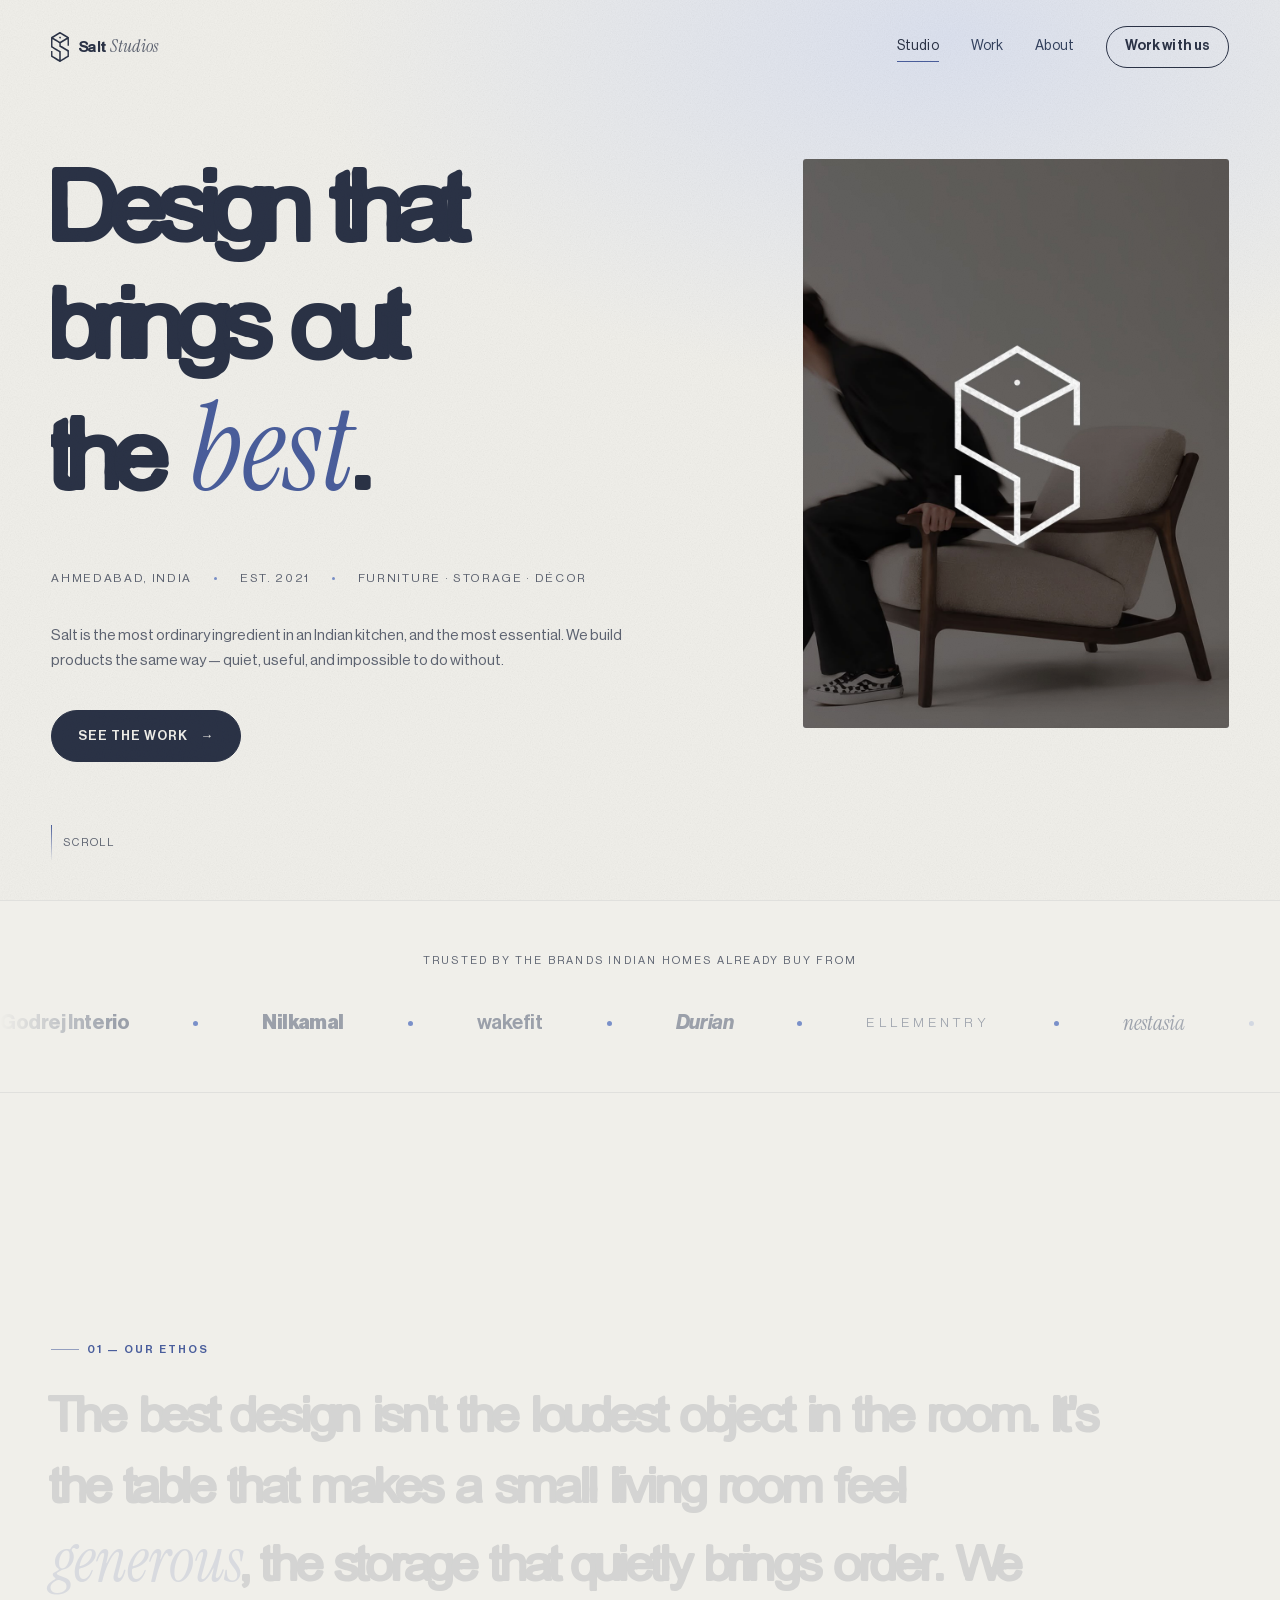
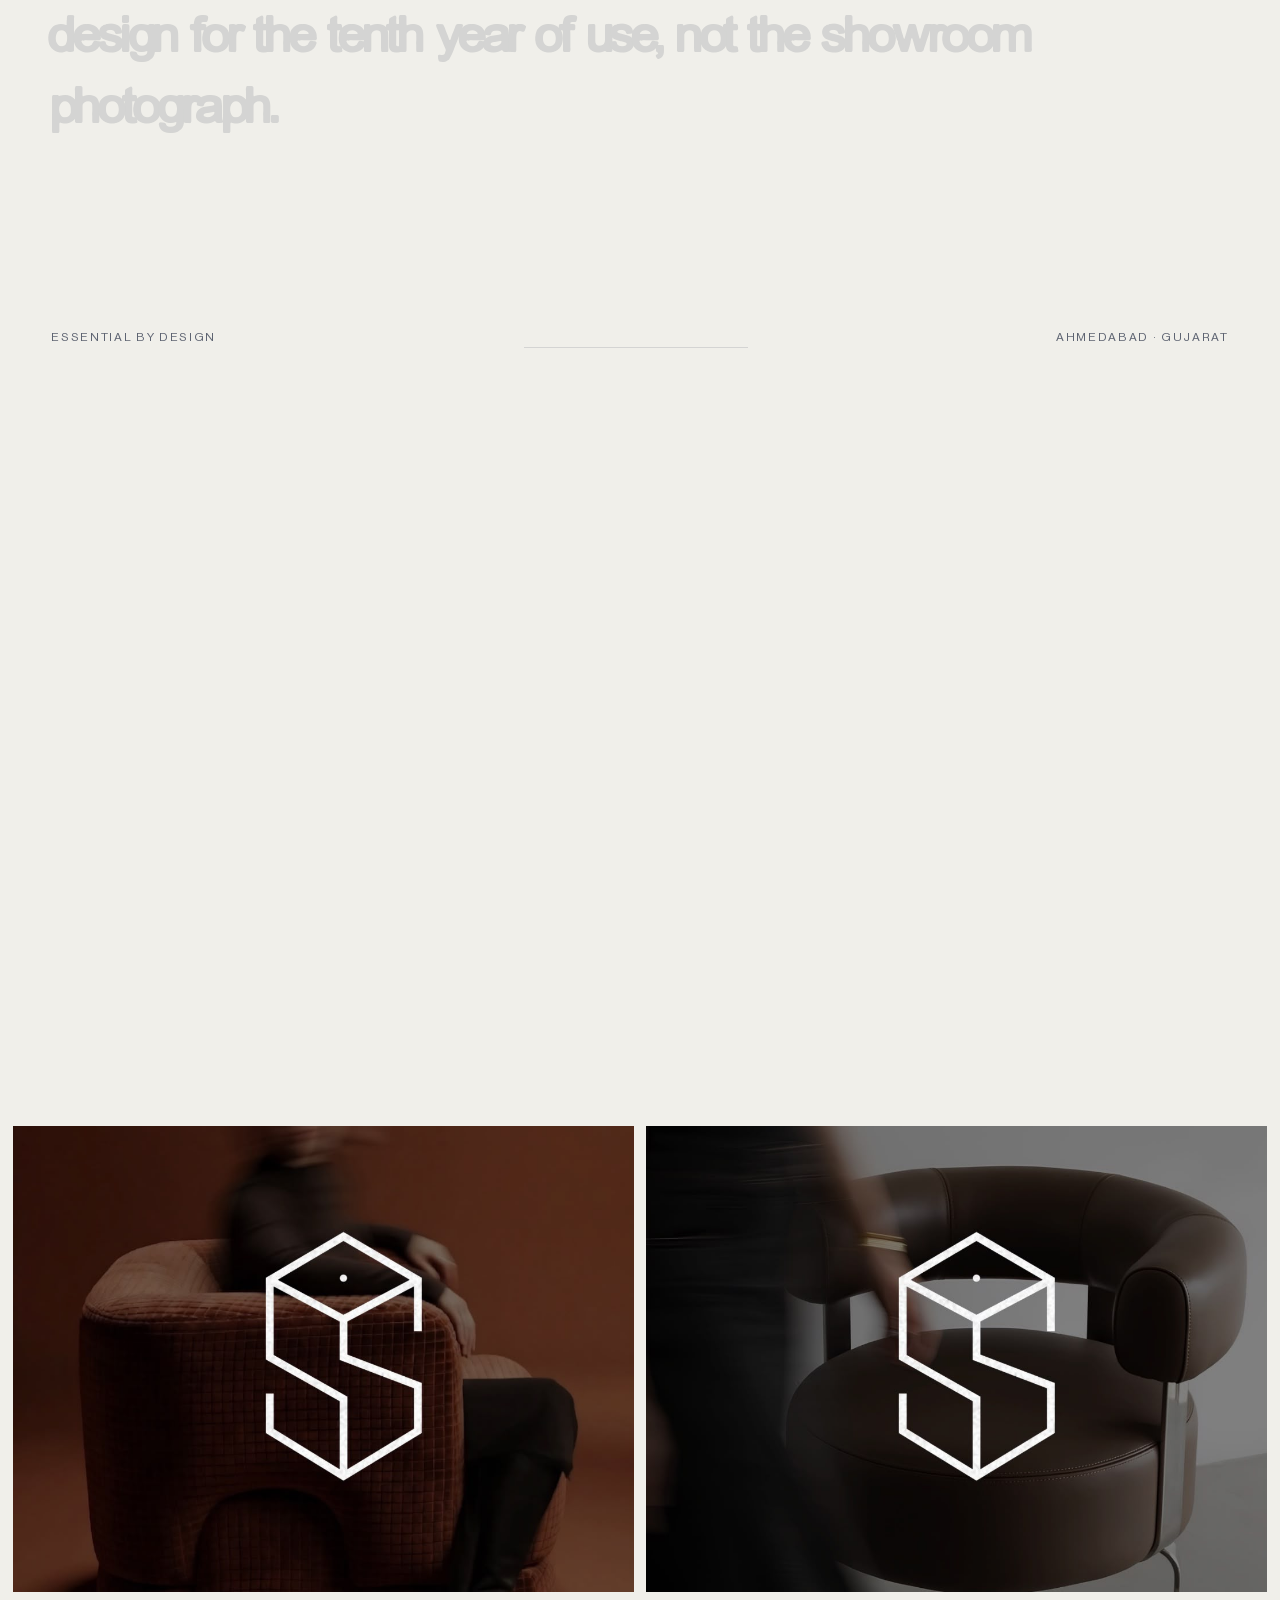
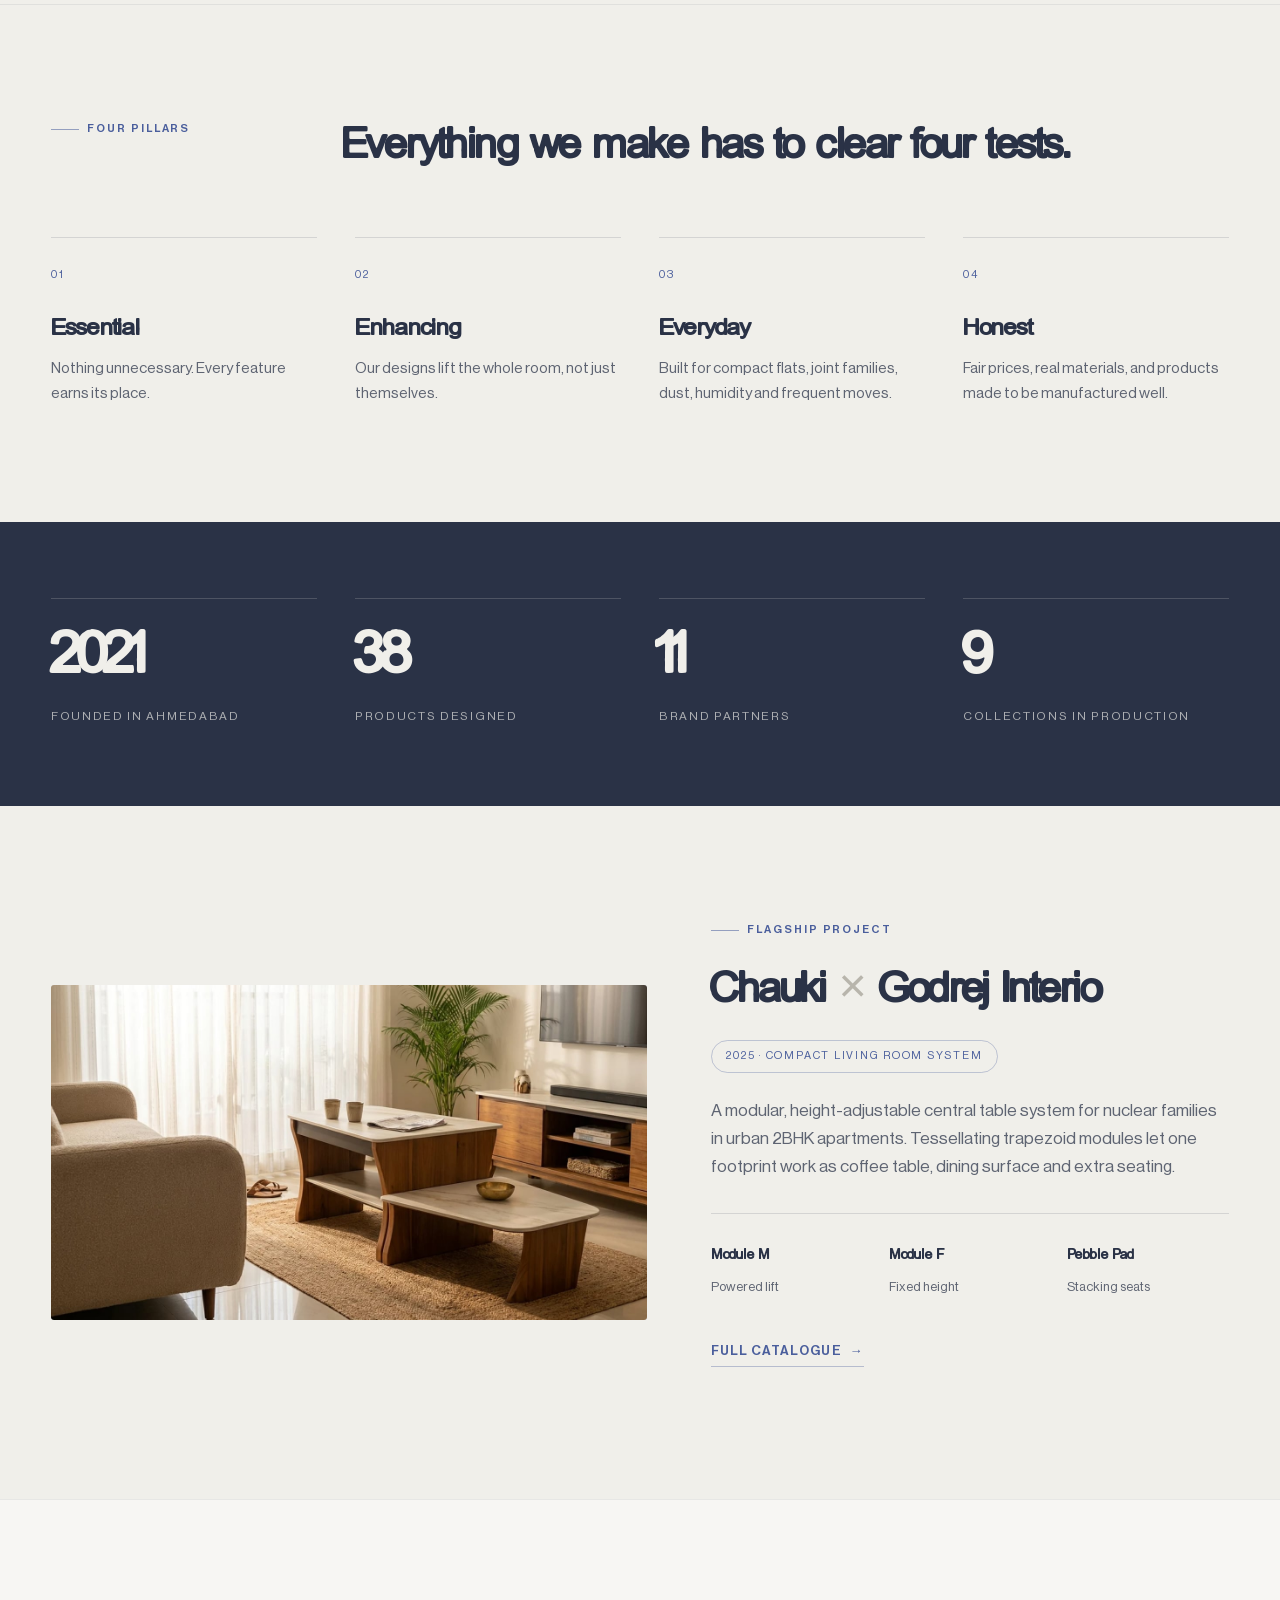
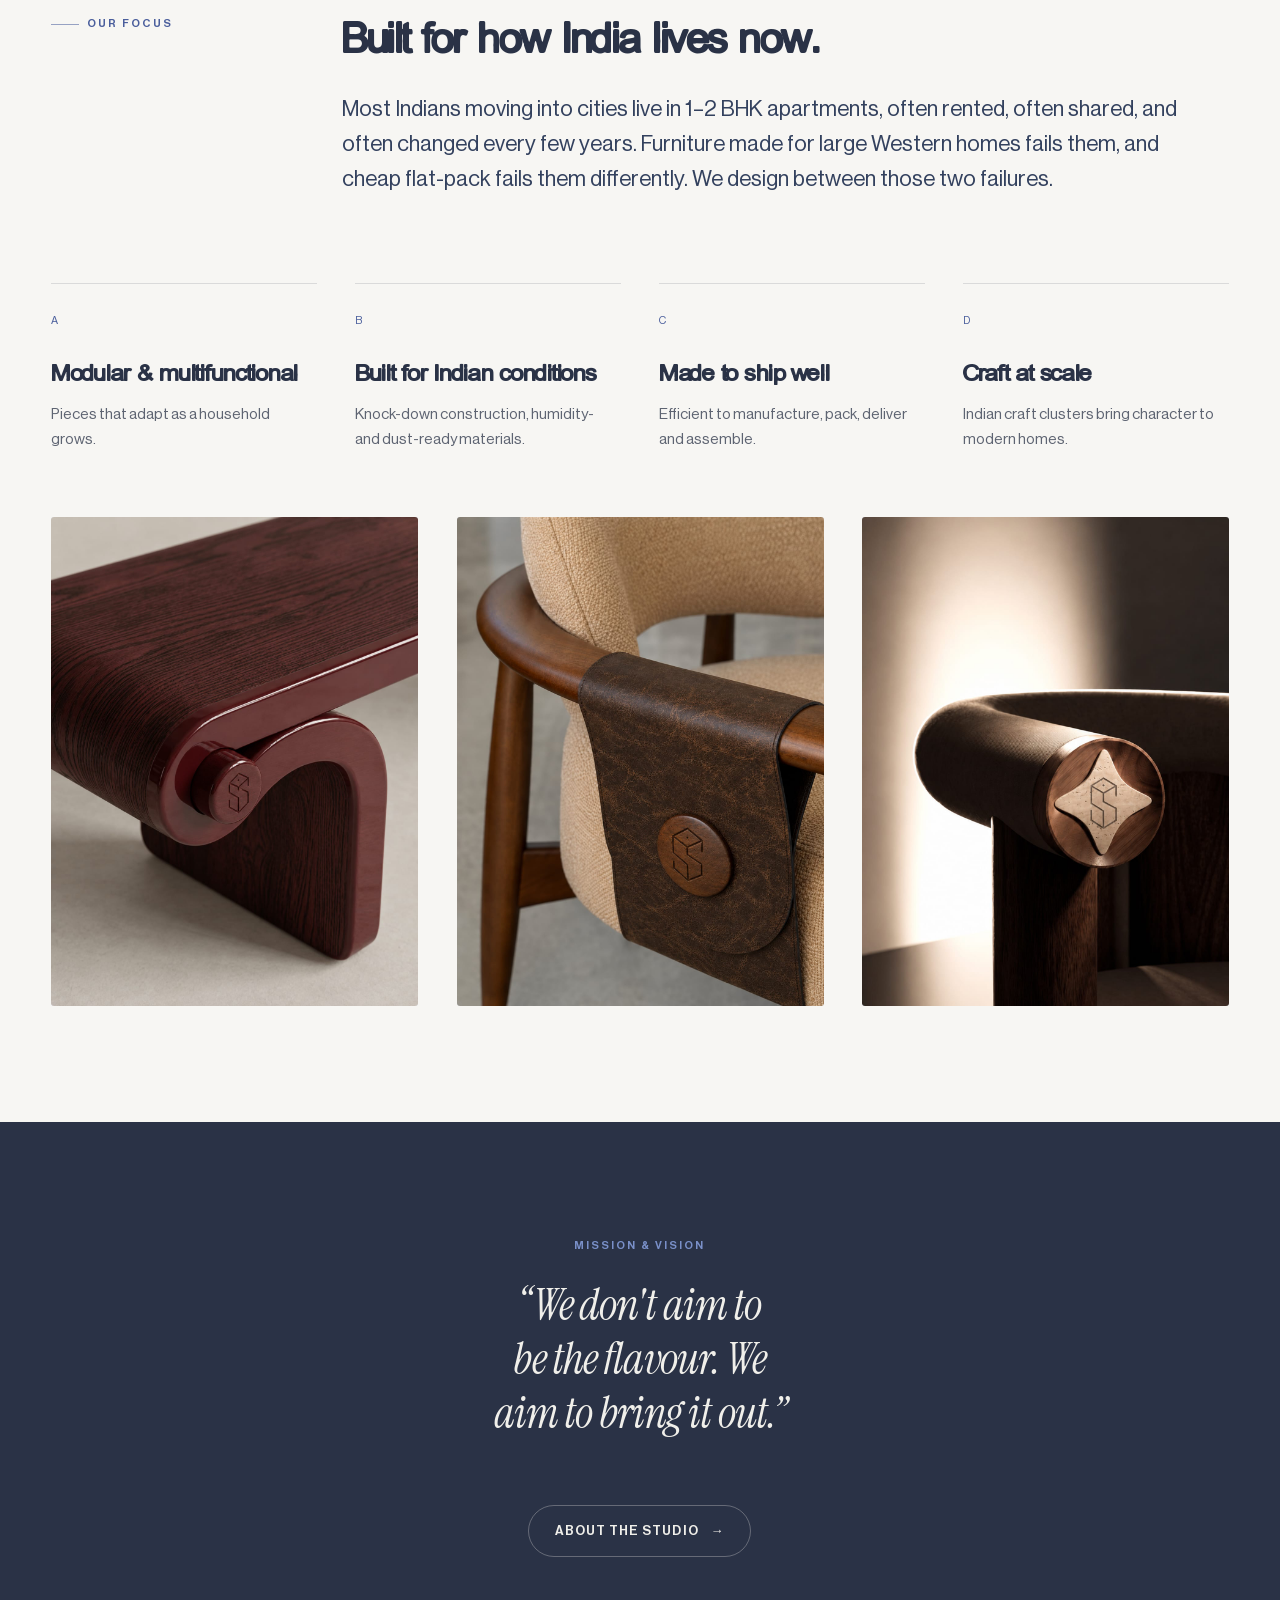
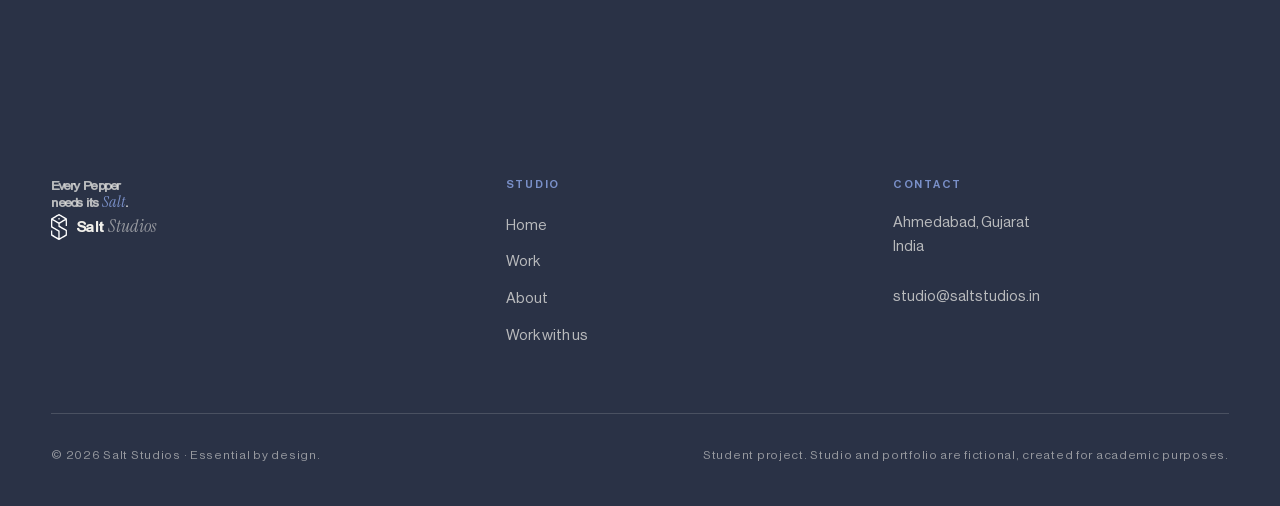
==== index.html @ f6a83cd8 "Version the asset URLs so the intro can't strand on stale JS Checking the live site turned up a real" ====
<!DOCTYPE html>
<html lang="en" class="no-js">
<head>
<meta charset="utf-8">
<meta name="viewport" content="width=device-width, initial-scale=1">
<title>Salt Studios — Essential by design.</title>
<meta name="description" content="Salt Studios is a product design studio in Ahmedabad designing essential furniture, storage and home décor for compact Indian homes.">
<meta name="theme-color" content="#F0EFEA">

<meta property="og:title" content="Salt Studios — Essential by design.">
<meta property="og:description" content="Furniture, storage and home décor designed for compact Indian homes. Designed in India, for Indian homes, with Indian makers.">
<meta property="og:type" content="website">

<link rel="icon" href="assets/img/favicon.svg">

<!-- BODY FONT — Neue Haas Grotesk Display Pro, self-hosted from
     assets/fonts/ via @font-face in salt.css. Nothing to add here.
     To serve it from an Adobe Fonts kit instead, paste that kit's <link>
     here and move "neue-haas-grotesk-display" to the front of --sans. -->

<!-- HEADING FONT — Bootzy TM is self-hosted from assets/fonts/ via @font-face
     in salt.css. Nothing to add here. See assets/fonts/README.md. -->

<!-- ACCENT FONT — Instrument Serif Italic, for emphasis words and pull
     quotes. Bootzy has no italic, and this is what keeps the page from
     reading as one solid block of weight. -->
<link rel="preconnect" href="https://fonts.googleapis.com">
<link rel="preconnect" href="https://fonts.gstatic.com" crossorigin>
<link href="https://fonts.googleapis.com/css2?family=Instrument+Serif:ital@0;1&display=swap" rel="stylesheet">
<!-- Marks the document before first paint so the intro overlay arrives with
     the page rather than flashing in over it, and only on this session's
     first page. Without JS the class is never added and the overlay never
     shows. See .intro in salt.css and runIntro() in salt.js. -->
<script>try{if(!sessionStorage.getItem('salt-intro-seen'))document.documentElement.classList.add('intro-on')}catch(e){}</script>

<link rel="stylesheet" href="assets/css/salt.css?v=20260919a">
</head>

<body>
<div class="intro" aria-hidden="true"><canvas></canvas></div>
<div class="progress" aria-hidden="true"></div>
<a class="skip" href="#main">Skip to content</a>

<!-- ============================ HEADER ============================ -->
<header class="site-head">
  <div class="site-head__in wrap">
    <a class="brand" href="index.html">
      <span class="brand__mark"><img src="assets/img/logomark.svg" alt=""><svg viewBox="0 0 24 24" aria-hidden="true">
        <rect x="8.5" y="3.5" width="7" height="7" transform="rotate(45 12 7)"/>
        <path d="M12 13.5 15.5 17 12 20.5 8.5 17Z"/>
      </svg></span>
      <span class="brand__name">Salt <em>Studios</em></span>
    </a>
    <nav class="nav" aria-label="Primary">
      <a href="index.html" aria-current="page">Studio</a>
      <a href="work.html">Work</a>
      <a href="about.html">About</a>
      <a class="nav__cta" href="contact.html"><span class="nav__cta-long">Work with us</span><span class="nav__cta-short">Enquire</span></a>
    </nav>
  </div>
</header>

<main id="main">

  <!-- ============================ HERO ============================ -->
  <section class="hero">
    <div class="hero__in wrap">

      <h1 class="hero__title t-display">
        <span class="line"><span style="--i:0">Design that</span></span>
        <span class="line"><span style="--i:1">brings out</span></span>
        <span class="line"><span style="--i:2">the <em>best</em>.</span></span>
      </h1>

      <div class="hero__aside">
        <p class="hero__meta">
          <span>Ahmedabad, India</span>
          <span>Est. 2021</span>
          <span>Furniture · Storage · Décor</span>
        </p>
        <p class="t-body">
          Salt is the most ordinary ingredient in an Indian kitchen, and the most
          essential. We build products the same way — quiet, useful, and impossible
          to do without.
        </p>
        <p class="u-mt-m">
          <a class="btn" href="work.html">
            <span>See the work</span>
            <span class="btn__arrow" aria-hidden="true">→</span>
          </a>
        </p>
      </div>

      <div class="hero__media">
        <figure class="slot slot--hero">
          <img src="assets/img/hero-studio.jpg" alt="A lounge chair in walnut and bouclé, the Salt Studios mark overlaid, a figure rising from it in motion blur">
        </figure>
      </div>

    </div>

    <p class="hero__cue"><i aria-hidden="true"></i> Scroll</p>
  </section>

  <!-- ====================== PARTNER MARQUEE ====================== -->
  <section class="marquee" aria-label="Brand partners">
    <p class="marquee__label">Trusted by the brands Indian homes already buy from</p>
    <div class="marquee__viewport">
      <!-- Set as type, not logos: the partnerships are fictional, so borrowed
           trademarks would be the one thing here that could fairly be
           questioned. Each treatment echoes the character of that brand's
           real mark — see .mark--* in salt.css. -->
      <div class="marquee__track">
        <span class="mark mark--godrej">Godrej Interio</span>
        <span class="mark__dot" aria-hidden="true"></span>
        <span class="mark mark--nilkamal">Nilkamal</span>
        <span class="mark__dot" aria-hidden="true"></span>
        <span class="mark mark--wakefit">Wakefit</span>
        <span class="mark__dot" aria-hidden="true"></span>
        <span class="mark mark--durian">Durian</span>
        <span class="mark__dot" aria-hidden="true"></span>
        <span class="mark mark--ellementry">Ellementry</span>
        <span class="mark__dot" aria-hidden="true"></span>
        <span class="mark mark--nestasia">Nestasia</span>
        <span class="mark__dot" aria-hidden="true"></span>
        <span class="mark mark--homecentre">Home Centre</span>
        <span class="mark__dot" aria-hidden="true"></span>
        <span class="mark mark--chumbak">Chumbak</span>
        <span class="mark__dot" aria-hidden="true"></span>
        <span class="mark mark--swadesh">Swadesh Bandhani</span>
        <span class="mark__dot" aria-hidden="true"></span>
      </div>
    </div>
  </section>

  <!-- ==================== PINNED MANIFESTO ==================== -->
  <section class="pin" aria-label="Our ethos">
    <div class="pin__inner wrap">
      <p class="eyebrow">01 — Our ethos</p>
      <p class="pin__text" data-pin>The best design isn't the loudest object in the room. It's the table that makes a small living room feel <em>generous</em>, the storage that quietly brings order. We design for the tenth year of use, not the showroom photograph.</p>
      <div class="pin__foot">
        <span>Essential by design</span>
        <span class="pin__bar" aria-hidden="true"></span>
        <span>Ahmedabad · Gujarat</span>
      </div>
    </div>
  </section>

  <!-- ======================= BRAND BAND =======================
       Full-bleed, no wrap, no caption. A visual beat between the pinned
       statement and the pillars, which otherwise run type into type.
       Add a third .band__item and switch grid-template-columns to
       repeat(3, 1fr) in salt.css if another frame arrives.
       ========================================================== -->
  <section class="band" aria-label="Salt Studios">
    <figure class="band__item reveal reveal--media">
      <img src="assets/img/brand-01.jpg" alt="A quilted oxblood armchair with the Salt Studios mark overlaid, a seated figure in motion blur" loading="lazy">
    </figure>
    <figure class="band__item reveal reveal--media">
      <img src="assets/img/brand-02.jpg" alt="A dark leather swivel chair with the Salt Studios mark overlaid, a figure passing in motion blur" loading="lazy">
    </figure>
  </section>

  <!-- ======================== PILLARS ======================== -->
  <section class="section section--rule">
    <div class="wrap">
      <div class="head">
        <p class="eyebrow reveal">Four pillars</p>
        <div class="head__body">
          <h2 class="t-h2 reveal">Everything we make has to clear four tests.</h2>
        </div>
      </div>

      <div class="grid grid--4">
        <article class="pillar reveal">
          <span class="pillar__n num">01</span>
          <h3 class="t-h3">Essential</h3>
          <p>Nothing unnecessary. Every feature earns its place.</p>
        </article>
        <article class="pillar reveal">
          <span class="pillar__n num">02</span>
          <h3 class="t-h3">Enhancing</h3>
          <p>Our designs lift the whole room, not just themselves.</p>
        </article>
        <article class="pillar reveal">
          <span class="pillar__n num">03</span>
          <h3 class="t-h3">Everyday</h3>
          <p>Built for compact flats, joint families, dust, humidity and frequent moves.</p>
        </article>
        <article class="pillar reveal">
          <span class="pillar__n num">04</span>
          <h3 class="t-h3">Honest</h3>
          <p>Fair prices, real materials, and products made to be manufactured well.</p>
        </article>
      </div>
    </div>
  </section>

  <!-- ======================== STATS ======================== -->
  <section class="section section--tight section--ink">
    <div class="wrap">
      <div class="stats">
        <div class="stat reveal">
          <span class="stat__v num">2021</span>
          <span class="stat__k">Founded in Ahmedabad</span>
        </div>
        <div class="stat reveal">
          <span class="stat__v num" data-count="40" data-suffix="+">40+</span>
          <span class="stat__k">Products designed</span>
        </div>
        <div class="stat reveal">
          <span class="stat__v num" data-count="12">12</span>
          <span class="stat__k">Brand partners</span>
        </div>
        <div class="stat reveal">
          <span class="stat__v num" data-count="9">9</span>
          <span class="stat__k">Collections in production</span>
        </div>
      </div>
    </div>
  </section>

  <!-- =================== FLAGSHIP FEATURE =================== -->
  <section class="section">
    <div class="wrap">
      <div class="feature">
        <div class="feature__media reveal reveal--media">
          <figure class="slot slot--wide">
            <img src="assets/img/chauki-hero.jpg" alt="Chauki in a 2BHK living room: the lift unit raised beside a fixed-height module, on a jute rug in afternoon light">
          </figure>
        </div>

        <div class="feature__body">
          <p class="eyebrow reveal">Flagship project</p>
          <h2 class="t-h2 reveal">Chauki <span style="color:var(--warm-gray)">×</span> Godrej Interio</h2>
          <p class="reveal"><span class="feature__tag">2025 · Compact living room system</span></p>
          <p class="t-body reveal">
            A modular, height-adjustable central table system for nuclear families in
            urban 2BHK apartments. Tessellating trapezoid modules let one footprint
            work as coffee table, dining surface and extra seating.
          </p>
          <div class="modules reveal">
            <div class="module"><strong>Module M</strong><span>Powered lift</span></div>
            <div class="module"><strong>Module F</strong><span>Fixed height</span></div>
            <div class="module"><strong>Pebble Pad</strong><span>Stacking seats</span></div>
          </div>
          <p class="reveal u-mt-m">
            <a class="tlink" href="work.html">Full catalogue <span aria-hidden="true">→</span></a>
          </p>
        </div>
      </div>
    </div>
  </section>

  <!-- ========================= FOCUS ========================= -->
  <section class="section section--lift section--rule">
    <div class="wrap">
      <div class="head">
        <p class="eyebrow reveal">Our focus</p>
        <div class="head__body">
          <h2 class="t-h2 reveal">Built for how India lives now.</h2>
          <p class="t-lead reveal">
            Most Indians moving into cities live in 1–2 BHK apartments, often rented,
            often shared, and often changed every few years. Furniture made for large
            Western homes fails them, and cheap flat-pack fails them differently.
            We design between those two failures.
          </p>
        </div>
      </div>

      <div class="grid grid--4">
        <article class="pillar reveal">
          <span class="pillar__n num">A</span>
          <h3 class="t-h3">Modular &amp; multifunctional</h3>
          <p>Pieces that adapt as a household grows.</p>
        </article>
        <article class="pillar reveal">
          <span class="pillar__n num">B</span>
          <h3 class="t-h3">Built for Indian conditions</h3>
          <p>Knock-down construction, humidity- and dust-ready materials.</p>
        </article>
        <article class="pillar reveal">
          <span class="pillar__n num">C</span>
          <h3 class="t-h3">Made to ship well</h3>
          <p>Efficient to manufacture, pack, deliver and assemble.</p>
        </article>
        <article class="pillar reveal">
          <span class="pillar__n num">D</span>
          <h3 class="t-h3">Craft at scale</h3>
          <p>Indian craft clusters bring character to modern homes.</p>
        </article>
      </div>

      <!-- Portrait details, so 3:4 rather than the 1:1 the placeholders used. -->
      <div class="grid grid--3 u-mt-l">
        <figure class="slot slot--tall reveal reveal--media">
          <img src="assets/img/focus-01.jpg" alt="Lacquered bench in oxblood ash, the Salt Studios mark cut into its pivot" loading="lazy">
        </figure>
        <figure class="slot slot--tall reveal reveal--media">
          <img src="assets/img/focus-02.jpg" alt="Armchair with a leather armrest cover fastened by a wooden medallion carrying the studio mark" loading="lazy">
        </figure>
        <figure class="slot slot--tall reveal reveal--media">
          <img src="assets/img/focus-03.jpg" alt="Armchair arm capped in walnut with a travertine inlay carrying the studio mark" loading="lazy">
        </figure>
      </div>
    </div>
  </section>

  <!-- ========================= QUOTE / CTA ========================= -->
  <section class="section section--ink">
    <div class="wrap u-center">
      <p class="eyebrow eyebrow--plain reveal" style="justify-content:center">Mission &amp; vision</p>
      <blockquote class="t-quote reveal" style="margin-inline:auto;max-width:18ch;color:var(--paper)">
        “We don't aim to be the flavour. We aim to bring it out.”
      </blockquote>
      <p class="u-mt-l reveal">
        <a class="btn btn--ghost" href="about.html" style="--fg:var(--paper);border-color:color-mix(in srgb, var(--paper) 30%, transparent)">
          <span>About the studio</span>
          <span class="btn__arrow" aria-hidden="true">→</span>
        </a>
      </p>
    </div>
  </section>

</main>

<!-- ============================ FOOTER ============================ -->
<footer class="site-foot">
  <div class="wrap foot">
    <div class="foot__top">
      <div>
        <p class="foot__wordmark">Every Pepper<br>needs its <em>Salt</em>.</p>
        <a class="brand" href="index.html">
          <span class="brand__mark"><img src="assets/img/logomark.svg" alt=""><svg viewBox="0 0 24 24" aria-hidden="true">
            <rect x="8.5" y="3.5" width="7" height="7" transform="rotate(45 12 7)"/>
            <path d="M12 13.5 15.5 17 12 20.5 8.5 17Z"/>
          </svg></span>
          <span class="brand__name">Salt <em>Studios</em></span>
        </a>
      </div>

      <div>
        <h4>Studio</h4>
        <ul>
          <li><a href="index.html">Home</a></li>
          <li><a href="work.html">Work</a></li>
          <li><a href="about.html">About</a></li>
          <li><a href="contact.html">Work with us</a></li>
        </ul>
      </div>

      <div>
        <h4>Contact</h4>
        <p>
          Ahmedabad, Gujarat<br>
          India<br><br>
          <a href="mailto:studio@saltstudios.in">studio@saltstudios.in</a>
        </p>
      </div>
    </div>

    <div class="foot__bot">
      <span>© <span data-year>2026</span> Salt Studios · Essential by design.</span>
      <span>Student project. Studio and portfolio are fictional, created for academic purposes.</span>
    </div>
  </div>
</footer>

<script src="assets/js/salt.js?v=20260919a"></script>
</body>
</html>
---- assets/css/salt.css ----
/* ==========================================================================
   SALT STUDIOS — salt.css
   Palette and type lifted from the Studio Identity deck (Periwinkle).
   Single stylesheet, no build step.
   ========================================================================== */

/* --------------------------------------------------------------------------
   0. Webfonts
   -------------------------------------------------------------------------- */

/* Bootzy TM (Type Mania) — headings. Self-hosted from assets/fonts/.
   local() first so a desktop install is used without a download.
   One weight (400), no italic — italics come from --serif below. */
@font-face {
  font-family: "Bootzy TM";
  src: local("Bootzy TM"), local("BootzyTM"),
       url("../fonts/BootzyTM.woff2") format("woff2"),
       url("../fonts/BootzyTM.woff") format("woff"),
       url("../fonts/BootzyTM.ttf") format("truetype");
  font-weight: 400;
  font-style: normal;
  font-display: swap;
}

/* Neue Haas Grotesk Display Pro — body, self-hosted from assets/fonts/.
   Converted from the supplied TTFs to WOFF2 (806 KB -> 209 KB, 74% smaller).

   Browsers only download a face that is actually used, so declaring the
   full set costs nothing — each rule is a menu entry, not a request.

   Neue Haas names map to CSS numbers as: Thin 250, Light 300, Roman 400,
   Medium 500, Bold 700, Black 900. The file uses those numbers, never the
   names, so ask for 400 rather than "Roman". */
@font-face {
  font-family: "Neue Haas Grotesk Display Pro";
  src: url("../fonts/NeueHaasDisplay-Thin.woff2") format("woff2");
  font-weight: 250; font-style: normal; font-display: swap;
}
@font-face {
  font-family: "Neue Haas Grotesk Display Pro";
  src: url("../fonts/NeueHaasDisplay-Light.woff2") format("woff2");
  font-weight: 300; font-style: normal; font-display: swap;
}
@font-face {
  font-family: "Neue Haas Grotesk Display Pro";
  src: url("../fonts/NeueHaasDisplay-Roman.woff2") format("woff2");
  font-weight: 400; font-style: normal; font-display: swap;
}
@font-face {
  font-family: "Neue Haas Grotesk Display Pro";
  src: url("../fonts/NeueHaasDisplay-RomanItalic.woff2") format("woff2");
  font-weight: 400; font-style: italic; font-display: swap;
}
@font-face {
  font-family: "Neue Haas Grotesk Display Pro";
  src: url("../fonts/NeueHaasDisplay-Medium.woff2") format("woff2");
  font-weight: 500; font-style: normal; font-display: swap;
}
@font-face {
  font-family: "Neue Haas Grotesk Display Pro";
  src: url("../fonts/NeueHaasDisplay-Bold.woff2") format("woff2");
  font-weight: 700; font-style: normal; font-display: swap;
}
@font-face {
  font-family: "Neue Haas Grotesk Display Pro";
  src: url("../fonts/NeueHaasDisplay-BoldItalic.woff2") format("woff2");
  font-weight: 700; font-style: italic; font-display: swap;
}
@font-face {
  font-family: "Neue Haas Grotesk Display Pro";
  src: url("../fonts/NeueHaasDisplay-Black.woff2") format("woff2");
  font-weight: 900; font-style: normal; font-display: swap;
}

/* --------------------------------------------------------------------------
   1. Tokens
   -------------------------------------------------------------------------- */
:root {
  color-scheme: light;

  /* Ink */
  --ink:        #2A3246;
  --ink-soft:   #33415E;
  --slate:      #5E6472;

  /* Ground */
  --paper:      #F0EFEA;
  --paper-lift: #F7F6F3;
  --white:      #FFFFFF;

  /* Periwinkle */
  --peri:       #7A90C9;
  --peri-deep:  #4A5E9C;
  --peri-light: #D3DBF0;
  --peri-wash:  #E7ECF8;

  /* Warm neutrals */
  --sand:       #E0D2C7;
  --warm-gray:  #B8B5AC;

  /* Lines */
  --rule:       color-mix(in srgb, var(--ink) 14%, transparent);
  --rule-soft:  color-mix(in srgb, var(--ink) 8%, transparent);

  /* Type */

  /* Headings — Bootzy TM. "Bootzy TM" is the @font-face name for visitors;
     the bare "Bootzy" picks up a desktop install so YOU see it locally even
     before the webfont files land. Arial Black keeps the heavy display
     silhouette when neither is available. */
  --display: "Bootzy TM", "Bootzy", "Arial Black", "Helvetica Neue", Helvetica, sans-serif;

  /* Body — Neue Haas Grotesk Display Pro, self-hosted (see @font-face above).
     Helvetica/Arial is the right fallback: Neue Haas Grotesk is Helvetica's
     own redesign, so the page holds its proportions if the fonts fail.
     To switch to an Adobe Fonts kit later, put "neue-haas-grotesk-display"
     at the front of this list. */
  --sans: "Neue Haas Grotesk Display Pro", "neue-haas-grotesk-display",
          "Helvetica Neue", Helvetica, Arial, sans-serif;

  /* Accents — Bootzy has no italic (italic angle 0, confirmed in the file),
     and the page needs relief from its weight. A high-contrast serif italic
     is the counterweight: light where Bootzy is heavy, curved where it's
     blunt. Used for emphasis words and pull quotes only, never for running
     text. */
  --serif: "Instrument Serif", "Iowan Old Style", Georgia, "Times New Roman", serif;

  /* Metrics */
  --gutter: clamp(1.25rem, 4vw, 4rem);
  --maxw: 1280px;
  --measure: 62ch;

  /* Motion */
  --ease: cubic-bezier(0.22, 1, 0.36, 1);
  --ease-soft: cubic-bezier(0.4, 0, 0.2, 1);
}

/* --------------------------------------------------------------------------
   2. Reset
   -------------------------------------------------------------------------- */
*, *::before, *::after { box-sizing: border-box; }

html {
  -webkit-text-size-adjust: 100%;
  scroll-behavior: smooth;
}

body {
  margin: 0;
  background: var(--paper);
  color: var(--ink);
  font-family: var(--sans);
  font-size: clamp(1rem, 0.96rem + 0.2vw, 1.0625rem);
  line-height: 1.65;
  /* Regular. Light read too thin against Bootzy's weight — the page lost its
     spine. Thin is reserved for large type, where it holds up. */
  font-weight: 400;
  -webkit-font-smoothing: antialiased;
  text-rendering: optimizeLegibility;
  overflow-x: hidden;
}

img, svg, video { max-width: 100%; display: block; }
button, input, select { font: inherit; color: inherit; }
a { color: inherit; }

::selection { background: var(--peri-light); color: var(--ink); }

/* Paper grain — one inline SVG, no asset request. */
body::before {
  content: "";
  position: fixed;
  inset: 0;
  z-index: 9998;
  pointer-events: none;
  opacity: 0.5;
  mix-blend-mode: multiply;
  background-image: url("data:image/svg+xml,%3Csvg xmlns='http://www.w3.org/2000/svg' width='180' height='180'%3E%3Cfilter id='n'%3E%3CfeTurbulence type='fractalNoise' baseFrequency='0.85' numOctaves='3' stitchTiles='stitch'/%3E%3CfeColorMatrix type='saturate' values='0'/%3E%3C/filter%3E%3Crect width='180' height='180' filter='url(%23n)' opacity='0.22'/%3E%3C/svg%3E");
}

/* --------------------------------------------------------------------------
   3. Typography
   -------------------------------------------------------------------------- */
h1, h2, h3, h4 {
  font-family: var(--display);
  font-weight: 400;
  line-height: 1.08;
  letter-spacing: -0.01em;
  margin: 0;
  text-wrap: balance;
  /* Bootzy ships three stylistic sets and shuffles between them so repeated
     letters don't look mechanical. That runs off contextual alternates, so
     keep calt on. To pin one set instead, add "ss01" 1 (or ss02 / ss03). */
  font-feature-settings: "calt" 1;
}

.t-display {
  font-size: clamp(3rem, 1.2rem + 7.6vw, 8.5rem);
  line-height: 0.94;
  letter-spacing: -0.035em;
}

.t-h1 { font-size: clamp(2.25rem, 1.3rem + 3.9vw, 4.75rem); }
.t-h2 { font-size: clamp(1.75rem, 1.2rem + 2.3vw, 3.25rem); }
.t-h3 { font-size: clamp(1.25rem, 1.05rem + 0.85vw, 1.75rem); line-height: 1.2; }

.t-lead {
  font-size: clamp(1.0625rem, 1rem + 0.5vw, 1.375rem);
  line-height: 1.6;
  color: var(--ink-soft);
  max-width: var(--measure);
}

.t-body { color: var(--slate); max-width: var(--measure); }
.t-body + .t-body { margin-top: 1.1em; }

/* ---- Serif italic accents -----------------------------------------------
   The counterweight to Bootzy. Every emphasis word and pull quote sits in
   Instrument Serif Italic: a real italic, not a synthesised slant, and light
   enough to open up a page that is otherwise carrying a lot of weight.
   Set slightly larger than its surroundings because a high-contrast serif
   reads smaller than a heavy grotesque at matched size. */
.serif-em,
.hero__title em,
.pin__text .w--accent,
.foot__wordmark em,
.brand__name em {
  font-family: var(--serif);
  font-style: italic;
  font-weight: 400;
  font-size: 1.05em;
  letter-spacing: 0;
}

.t-quote {
  font-family: var(--serif);
  font-style: italic;
  font-weight: 400;
  font-size: clamp(1.5rem, 1rem + 2.2vw, 3rem);
  line-height: 1.22;
  letter-spacing: -0.02em;
  color: var(--ink);
  margin: 0;
  text-wrap: balance;
}

/* Eyebrow / section label */
.eyebrow {
  display: flex;
  align-items: center;
  gap: 0.7em;
  font-size: 0.6875rem;
  font-weight: 500;
  letter-spacing: 0.18em;
  text-transform: uppercase;
  color: var(--peri-deep);
  margin: 0 0 1.5rem;
}
.eyebrow::before {
  content: "";
  width: 1.75rem;
  height: 1px;
  background: currentColor;
  opacity: 0.55;
  flex: none;
}
.eyebrow--plain::before { display: none; }

.num {
  font-variant-numeric: tabular-nums;
  font-feature-settings: "tnum";
}

/* --------------------------------------------------------------------------
   4. Layout
   -------------------------------------------------------------------------- */
.wrap {
  width: 100%;
  max-width: var(--maxw);
  margin-inline: auto;
  padding-inline: var(--gutter);
}

.section { padding-block: clamp(4.5rem, 9vw, 9rem); }
.section--tight { padding-block: clamp(3rem, 6vw, 5.5rem); }
.section--rule { border-top: 1px solid var(--rule-soft); }
.section--ink { background: var(--ink); color: var(--paper); }
.section--ink .t-body,
.section--ink .t-lead { color: color-mix(in srgb, var(--paper) 72%, transparent); }
.section--ink .eyebrow { color: var(--peri); }
.section--lift { background: var(--paper-lift); }

.grid { display: grid; gap: clamp(1.5rem, 3vw, 2.75rem); }
.grid--2 { grid-template-columns: repeat(2, 1fr); }
.grid--3 { grid-template-columns: repeat(3, 1fr); }
.grid--4 { grid-template-columns: repeat(4, 1fr); }

/* Section head: label left, content right */
.head {
  display: grid;
  grid-template-columns: minmax(0, 15rem) minmax(0, 1fr);
  gap: clamp(1.5rem, 4vw, 4rem);
  align-items: start;
  margin-bottom: clamp(2.5rem, 5vw, 4.5rem);
}
.head__body > * + * { margin-top: 1.5rem; }

@media (max-width: 900px) {
  .grid--3, .grid--4 { grid-template-columns: repeat(2, 1fr); }
  .head { grid-template-columns: 1fr; }
}
@media (max-width: 600px) {
  .grid--2, .grid--3, .grid--4 { grid-template-columns: 1fr; }
}

/* --------------------------------------------------------------------------
   4b. Intro overlay
   Salt falls and fills the screen, then clears onto the site. Hidden unless
   the inline <head> script has added .intro-on, which it only does on the
   session's first page — so without JS, on a repeat page, or with reduced
   motion, none of this applies and the site is simply there.
   -------------------------------------------------------------------------- */
.intro { display: none; }

.intro-on { overflow: hidden; }          /* hold the page still underneath */
.intro-on.intro-done { overflow: visible; }

.intro-on .intro {
  display: block;
  position: fixed;
  inset: 0;
  z-index: 10001;                        /* over the progress bar and header */
  background: var(--ink);
  /* Failsafe. If salt.js never runs, or runs but is a stale cached copy that
     predates the intro, this clears the overlay rather than sealing the site
     shut behind it. The intro itself is done by ~2.1s, so 3s is a comfortable
     margin and a far shorter wait than 5s if it ever does fire. */
  animation: intro-failsafe 0.7s 3s forwards;
}

.intro canvas { display: block; width: 100%; height: 100%; }

.intro.is-done {
  animation: none;
  opacity: 0;
  visibility: hidden;
  transition: opacity 0.6s var(--ease), visibility 0s linear 0.6s;
}

@keyframes intro-failsafe {
  to { opacity: 0; visibility: hidden; }
}

@media (prefers-reduced-motion: reduce) {
  .intro-on { overflow: visible; }
  .intro-on .intro { display: none; }
}

/* --------------------------------------------------------------------------
   5. Header / nav
   -------------------------------------------------------------------------- */
.progress {
  position: fixed;
  top: 0; left: 0;
  height: 2px;
  width: 100%;
  transform-origin: 0 50%;
  transform: scaleX(var(--sp, 0));
  background: var(--peri-deep);
  z-index: 10000;
  pointer-events: none;
}

.site-head {
  position: fixed;
  top: 0; left: 0; right: 0;
  z-index: 9000;
  padding-block: clamp(1rem, 2vw, 1.6rem);
  transition: padding 0.45s var(--ease), background-color 0.45s var(--ease), box-shadow 0.45s var(--ease);
}
.site-head::before {
  content: "";
  position: absolute;
  inset: 0;
  background: color-mix(in srgb, var(--paper) 82%, transparent);
  backdrop-filter: blur(14px) saturate(1.1);
  -webkit-backdrop-filter: blur(14px) saturate(1.1);
  border-bottom: 1px solid var(--rule-soft);
  opacity: 0;
  transition: opacity 0.45s var(--ease);
}
.site-head.is-stuck { padding-block: 0.75rem; }
.site-head.is-stuck::before { opacity: 1; }

.site-head__in {
  position: relative;
  display: flex;
  align-items: center;
  justify-content: space-between;
  gap: 2rem;
}

/* Wordmark */
.brand {
  display: inline-flex;
  align-items: center;
  gap: 0.625rem;
  text-decoration: none;
  color: var(--ink);
}
/* The mark swaps to assets/img/logomark.svg once that file exists; the inline
   SVG beneath it stands in until then. */
/* The logomark is portrait (roughly 3:5), so the box matches its proportion
   rather than squashing it into a square. Height is em-based so it tracks the
   wordmark if that ever resizes. */
.brand__mark {
  position: relative;
  display: block;
  height: 1.75em;
  aspect-ratio: 280.8 / 469.7;
  flex: none;
}
.brand__mark svg,
.brand__mark img { display: block; width: 100%; height: 100%; object-fit: contain; }
.brand__mark img { display: none; }
.brand.has-logo .brand__mark img { display: block; }
.brand.has-logo .brand__mark svg { display: none; }
.brand__mark path { fill: var(--peri-deep); }
.brand__mark rect { fill: var(--ink); }
.brand__name {
  font-family: var(--display);
  font-size: 1.0625rem;
  font-weight: 500;
  letter-spacing: 0.02em;
  white-space: nowrap;
}
/* "Salt" in Bootzy, "Studios" in the serif italic — the pairing in miniature,
   and it keeps the wordmark from reading as one heavy block. */
.brand__name em { color: var(--slate); }

.nav {
  display: flex;
  align-items: center;
  gap: clamp(1.25rem, 2.5vw, 2.5rem);
}
.nav a {
  position: relative;
  text-decoration: none;
  font-size: 0.875rem;
  font-weight: 400;
  letter-spacing: 0.01em;
  color: var(--ink-soft);
  padding-block: 0.25rem;
  transition: color 0.3s var(--ease-soft);
}
.nav a::after {
  content: "";
  position: absolute;
  left: 0; bottom: 0;
  width: 100%;
  height: 1px;
  background: currentColor;
  transform: scaleX(0);
  transform-origin: 100% 50%;
  transition: transform 0.4s var(--ease);
}
.nav a:hover { color: var(--ink); }
.nav a:hover::after { transform: scaleX(1); transform-origin: 0 50%; }
.nav a[aria-current="page"] { color: var(--ink); }
.nav a[aria-current="page"]::after { transform: scaleX(1); background: var(--peri-deep); }

/* The one nav item that is a call to action rather than a destination.
   Selectors are written as `.nav a.nav__cta` rather than `.nav__cta`: the
   sibling rules are `.nav a[aria-current="page"]` and `.nav a:hover`, which
   at (0,2,1) outrank a bare `.nav__cta[aria-current]` at (0,2,0). Without
   the extra weight the pill renders ink text on an ink fill — invisible. */
.nav a.nav__cta {
  padding: 0.55rem 1.1rem;
  border: 1px solid var(--ink);
  border-radius: 999px;
  color: var(--ink);
  font-weight: 500;
  white-space: nowrap;
  transition: background-color 0.35s var(--ease), color 0.35s var(--ease),
              border-color 0.35s var(--ease);
}
/* It is a pill, so the sliding underline the other links use would sit
   outside it. */
.nav a.nav__cta::after { display: none; }
.nav a.nav__cta:hover,
.nav a.nav__cta[aria-current="page"] {
  background: var(--ink);
  border-color: var(--ink);
  color: var(--paper);
}

@media (max-width: 700px) {
  /* Bigger touch targets on phones */
  .nav a { padding-block: 0.6rem; }
  .nav__cta { padding-block: 0.55rem; }
}

@media (max-width: 620px) {
  /* Four items plus the wordmark will not fit. The logomark already links
     home, so "Studio" is the redundant one — drop it and keep the CTA. */
  .nav a[href="index.html"] { display: none; }
}

@media (max-width: 560px) {
  .nav { gap: 1.1rem; }
  .nav a { font-size: 0.8125rem; }
  .nav__cta { padding: 0.5rem 0.85rem; }
  .brand__name { font-size: 1rem; }
}

.nav__cta-short { display: none; }

@media (max-width: 420px) {
  /* "Work with us" plus three links plus the wordmark overruns the header
     below about 400px. The short label buys back ~36px, which is enough to
     hold down to 320. */
  .nav { gap: 0.85rem; }
  .brand__name { font-size: 0.9375rem; }
  .nav__cta { padding: 0.45rem 0.8rem; }
  .nav__cta-long { display: none; }
  .nav__cta-short { display: inline; }
  /* The 2rem gap between wordmark and nav is the last 16px needed at 320,
     where the pill was otherwise clipped by 2px. */
  .site-head__in { gap: 1rem; }
}

/* --------------------------------------------------------------------------
   6. Buttons / links
   -------------------------------------------------------------------------- */
.btn {
  --bg: var(--ink);
  --fg: var(--paper);
  position: relative;
  display: inline-flex;
  align-items: center;
  gap: 0.75rem;
  padding: 0.9rem 1.6rem;
  border: 1px solid var(--bg);
  border-radius: 999px;
  background: var(--bg);
  color: var(--fg);
  font-size: 0.8125rem;
  font-weight: 500;
  letter-spacing: 0.08em;
  text-transform: uppercase;
  text-decoration: none;
  cursor: pointer;
  overflow: hidden;
  transition: color 0.4s var(--ease), border-color 0.4s var(--ease);
}
.btn span { position: relative; z-index: 1; }
.btn::before {
  content: "";
  position: absolute;
  inset: 0;
  background: var(--peri-deep);
  transform: translateY(101%);
  transition: transform 0.5s var(--ease);
  z-index: 0;
}
.btn:hover::before { transform: translateY(0); }
.btn:hover { border-color: var(--peri-deep); }

.btn--ghost {
  --bg: transparent;
  --fg: var(--ink);
  border-color: var(--rule);
}
.btn--ghost:hover { --fg: var(--paper); color: var(--paper); }

.btn__arrow { position: relative; z-index: 1; transition: transform 0.45s var(--ease); }
.btn:hover .btn__arrow { transform: translateX(4px); }

/* Inline text link */
.tlink {
  display: inline-flex;
  align-items: center;
  gap: 0.5rem;
  text-decoration: none;
  font-size: 0.8125rem;
  font-weight: 500;
  letter-spacing: 0.08em;
  text-transform: uppercase;
  color: var(--peri-deep);
  padding-bottom: 0.3rem;
  border-bottom: 1px solid color-mix(in srgb, var(--peri-deep) 35%, transparent);
  transition: border-color 0.35s var(--ease), gap 0.35s var(--ease);
}
.tlink:hover { border-color: var(--peri-deep); gap: 0.85rem; }

/* --------------------------------------------------------------------------
   7. Image slots
   Every photo position on the site is a .slot. Until a file exists at the
   given src, a labelled placeholder shows instead. Drop the file in and it
   takes over automatically — no markup change needed.
   -------------------------------------------------------------------------- */
.slot {
  position: relative;
  margin: 0;
  aspect-ratio: var(--ar, 4 / 3);
  background: var(--peri-wash);
  overflow: hidden;
  border-radius: 3px;
  isolation: isolate;
}

.slot img {
  position: absolute;
  inset: 0;
  width: 100%;
  height: 100%;
  object-fit: cover;
  z-index: 2;
  opacity: 1;
  transition: opacity 0.7s var(--ease), transform 1.1s var(--ease);
}
.slot.is-empty img { opacity: 0; }

/* placeholder frame + crystal glyph */
.slot::before {
  content: "";
  position: absolute;
  inset: 0.75rem;
  z-index: 0;
  border: 1px dashed color-mix(in srgb, var(--peri-deep) 32%, transparent);
  border-radius: 2px;
  background-image: url("data:image/svg+xml,%3Csvg xmlns='http://www.w3.org/2000/svg' width='34' height='34' viewBox='0 0 34 34'%3E%3Cg fill='none' stroke='%234A5E9C' stroke-width='1.1' opacity='0.5'%3E%3Crect x='11.5' y='2.5' width='11' height='11' transform='rotate(45 17 8)'/%3E%3Crect x='11.5' y='20.5' width='11' height='11' transform='rotate(45 17 26)'/%3E%3C/g%3E%3C/svg%3E");
  background-repeat: no-repeat;
  background-position: center calc(50% - 1.1rem);
}

.slot::after {
  content: attr(data-label);
  position: absolute;
  inset: auto 1.5rem 0 1.5rem;
  z-index: 1;
  top: calc(50% + 1.1rem);
  display: block;
  text-align: center;
  font-size: 0.6875rem;
  font-weight: 400;
  letter-spacing: 0.12em;
  text-transform: uppercase;
  line-height: 1.6;
  color: color-mix(in srgb, var(--peri-deep) 78%, transparent);
  white-space: pre-line;
}

/* ratios */
.slot--wide    { --ar: 16 / 9; }
.slot--tall    { --ar: 3 / 4; }
.slot--square  { --ar: 1 / 1; }
.slot--hero    { --ar: 4 / 5; }
.slot--pano    { --ar: 21 / 9; }

/* hover lift for slots inside cards */
.card:hover .slot img,
.feature:hover .slot img { transform: scale(1.03); }

/* --------------------------------------------------------------------------
   8. Hero
   -------------------------------------------------------------------------- */
.hero {
  position: relative;
  min-height: 100svh;
  display: flex;
  align-items: center;
  padding-top: clamp(7rem, 13vh, 9rem);
  padding-bottom: clamp(3.5rem, 8vh, 5.5rem);
  overflow: hidden;
}

.hero::after {
  content: "";
  position: absolute;
  z-index: 0;
  inset: -20% -10% auto -10%;
  height: 80%;
  background: radial-gradient(60% 70% at 70% 30%, color-mix(in srgb, var(--peri-light) 70%, transparent) 0%, transparent 70%);
  pointer-events: none;
}

.hero__in {
  position: relative;
  z-index: 1;
  width: 100%;
  display: grid;
  grid-template-columns: minmax(0, 1fr) minmax(0, 0.36fr);
  column-gap: clamp(2rem, 5vw, 4.5rem);
  row-gap: 0;
  align-items: center;
}

/* The text stacks in column one and the image holds column two across both
   rows. Previously the title spanned the full width and the image sat in the
   row beneath it, so the image's height set that row's height and pushed the
   paragraph to the bottom of it — which is where the dead band came from. */
.hero__title {
  grid-column: 1;
  grid-row: 1;
  margin-bottom: clamp(1.75rem, 3.5vw, 3rem);
}
.hero__aside { grid-column: 1; grid-row: 2; }

/* Above 1200px the wrap is at or near its 1280 cap, so the geometry stops
   changing and the text column ends up far wider than it needs — the widest
   headline line measures 478px inside 794px. Hand that slack to the image.
   The binding constraint is not the headline but the meta line
   (Ahmedabad · Est. 2021 · Furniture…) at roughly 640px: take the text
   column below that and it wraps to two lines. */
@media (min-width: 1200px) {
  .hero__in { grid-template-columns: minmax(0, 1fr) minmax(0, 0.62fr); }

  /* Centred, the image floated: its top edge landed mid-headline and its
     bottom just past the body copy, relating to nothing. Top-aligning it
     puts its top edge on the headline's, which is the strongest horizontal
     in the composition.
     3:4 rather than the source's 4:5 so it reaches further down the column.
     Not further: stretching it to the full column height needs 0.63, which
     crops 22% of the width and cuts the figure's head off entirely. 3:4
     costs 6% and leaves her whole. */
  .hero__media { align-self: start; }
  .hero__media .slot { --ar: 3 / 4; }
}

/* line-by-line mask reveal */
.line { display: block; overflow: hidden; padding-bottom: 0.06em; }
.line > span {
  display: block;
  transform: translateY(105%);
  transition: transform 1.15s var(--ease);
  transition-delay: calc(var(--i, 0) * 105ms);
}
.is-ready .line > span { transform: translateY(0); }

/* Style comes from the serif-accent rule in the typography section. */
.hero__title em { color: var(--peri-deep); }

.hero__meta {
  display: flex;
  flex-wrap: wrap;
  align-items: center;
  gap: 0.6rem 1.4rem;
  font-size: 0.75rem;
  letter-spacing: 0.14em;
  text-transform: uppercase;
  color: var(--slate);
  margin: 0 0 clamp(1.5rem, 3vw, 2.25rem);
}
.hero__meta span { display: inline-flex; align-items: center; gap: 1.4rem; }
.hero__meta span::after {
  content: "";
  width: 3px; height: 3px;
  border-radius: 50%;
  background: var(--peri);
}
.hero__meta span:last-child::after { display: none; }

.hero__aside { padding-bottom: 0.4rem; }
.hero__aside .t-body { font-size: 0.9375rem; }

.hero__media {
  grid-column: 2;
  grid-row: 1 / span 2;
  position: relative;
  z-index: 1;
  opacity: 0;
  transform: translateY(2.5rem);
  transition: opacity 1.2s var(--ease) 0.5s, transform 1.4s var(--ease) 0.5s;
}
.is-ready .hero__media { opacity: 1; transform: translateY(0); }

.hero__cue {
  position: absolute;
  left: var(--gutter);
  bottom: 1.75rem;
  z-index: 2;
  display: flex;
  align-items: center;
  gap: 0.7rem;
  font-size: 0.6875rem;
  letter-spacing: 0.16em;
  text-transform: uppercase;
  color: var(--slate);
  opacity: var(--cue, 1);
  transition: opacity 0.4s linear;
}
.hero__cue i {
  display: block;
  width: 1px;
  height: 2.25rem;
  background: linear-gradient(var(--peri-deep), transparent);
  animation: cue 2.2s var(--ease-soft) infinite;
}
@keyframes cue {
  0%   { transform: scaleY(0); transform-origin: 0 0; }
  45%  { transform: scaleY(1); transform-origin: 0 0; }
  55%  { transform: scaleY(1); transform-origin: 0 100%; }
  100% { transform: scaleY(0); transform-origin: 0 100%; }
}

@media (max-width: 950px) {
  /* One column, image below the text rather than hidden — it's the strongest
     image on the page and worth keeping on a phone. The hero stops forcing a
     full viewport since the content now exceeds it anyway, and the scroll cue
     goes with it: there's visibly more below the fold without one. */
  .hero {
    min-height: 0;
    align-items: flex-start;
    padding-top: clamp(6.5rem, 15vh, 9rem);
    padding-bottom: clamp(3rem, 7vh, 4.5rem);
  }
  .hero__in { grid-template-columns: 1fr; }
  .hero__title,
  .hero__aside,
  .hero__media { grid-column: 1; grid-row: auto; }
  .hero__aside { max-width: 38rem; }
  .hero__media { margin-top: clamp(2.5rem, 6vw, 3.5rem); max-width: 24rem; }
  .hero__cue { display: none; }
}

/* --------------------------------------------------------------------------
   9. Marquee — brand partners
   -------------------------------------------------------------------------- */
.marquee {
  position: relative;
  padding-block: clamp(2rem, 4vw, 3.25rem);
  border-block: 1px solid var(--rule-soft);
  overflow: hidden;
}
.marquee__label {
  text-align: center;
  font-size: 0.6875rem;
  letter-spacing: 0.2em;
  text-transform: uppercase;
  color: var(--slate);
  margin: 0 0 clamp(1.5rem, 3vw, 2.25rem);
}
.marquee__viewport {
  overflow: hidden;
  -webkit-mask-image: linear-gradient(90deg, transparent, #000 9%, #000 91%, transparent);
  mask-image: linear-gradient(90deg, transparent, #000 9%, #000 91%, transparent);
}
.marquee__track {
  display: flex;
  align-items: center;
  width: max-content;
  gap: clamp(2.5rem, 5vw, 5rem);
  animation: slide var(--speed, 46s) linear infinite;
}
.marquee:hover .marquee__track { animation-play-state: paused; }
@keyframes slide {
  from { transform: translate3d(0, 0, 0); }
  to   { transform: translate3d(-50%, 0, 0); }
}

.mark {
  flex: none;
  display: inline-flex;
  align-items: center;
  gap: 0.55rem;
  font-size: clamp(1rem, 0.9rem + 0.45vw, 1.3125rem);
  color: var(--ink-soft);
  opacity: 0.45;
  white-space: nowrap;
  transition: opacity 0.4s var(--ease-soft), color 0.4s var(--ease-soft);
  user-select: none;
}
.marquee__track:hover .mark { opacity: 0.28; }
.marquee__track .mark:hover { opacity: 1; color: var(--peri-deep); }


/* Each partner is set in a treatment that echoes its own logo — weight, case,
   tracking, and serif vs grotesque. Deliberately NOT the real marks, since
   the partnerships are fictional, but close enough in character that the row
   reads as a wall of distinct marks rather than a list in one font.
   Neue Haas covers the grotesques across its weight range; the two serif-caps
   logos and the script one borrow the accent serif. */

/* bold sans wordmark */
.mark--godrej     { font-weight: 700; letter-spacing: -0.02em; }
/* heavy, tight, slightly rounded */
.mark--nilkamal   { font-weight: 900; letter-spacing: -0.03em; }
/* lowercase rounded sans */
.mark--wakefit    { font-weight: 500; text-transform: lowercase; letter-spacing: -0.012em; }
/* bold italic, set in an oval */
.mark--durian     { font-weight: 700; font-style: italic; letter-spacing: -0.02em; }
/* minimal, airy, widely tracked lowercase */
.mark--ellementry { font-weight: 300; text-transform: uppercase; letter-spacing: 0.3em; font-size: 0.8em; }
/* gold script lowercase */
.mark--nestasia   { font-family: var(--serif); font-style: italic; text-transform: lowercase; font-size: 1.22em; letter-spacing: 0; }
/* plain retail sans caps */
.mark--homecentre { font-weight: 400; text-transform: uppercase; letter-spacing: 0.14em; font-size: 0.85em; }
/* classical serif caps, wide tracking */
.mark--chumbak    { font-family: var(--serif); font-style: normal; text-transform: uppercase; letter-spacing: 0.2em; font-size: 0.95em; }
/* gold serif caps, wider still */
.mark--swadesh    { font-family: var(--serif); font-style: normal; text-transform: uppercase; letter-spacing: 0.24em; font-size: 0.85em; }

.mark__dot { width: 5px; height: 5px; border-radius: 50%; background: var(--peri); flex: none; }

/* --------------------------------------------------------------------------
   10. Pinned manifesto — the scroll set-piece
   -------------------------------------------------------------------------- */
/* 180vh leaves 80vh of scroll travel for the word-by-word lighting, which is
   enough to read as a deliberate reveal rather than a flash. It was 280vh,
   which made the landing page long enough to feel like work to get through. */
.pin { position: relative; height: 180vh; }

.pin__inner {
  position: sticky;
  top: 0;
  height: 100svh;
  display: flex;
  flex-direction: column;
  justify-content: center;
  overflow: hidden;
}

.pin__text {
  font-family: var(--display);
  font-weight: 400;
  font-size: clamp(1.5rem, 0.75rem + 3.6vw, 4.5rem);
  line-height: 1.22;
  letter-spacing: -0.02em;
  /* 22ch left roughly half the content width empty on a desktop — the
     statement read as a narrow column pinned to the left rather than a
     display moment. The size is capped rather than grown to fill, because
     this section is a fixed 100svh and the copy runs to about 230
     characters; any larger and it clips on a short viewport. */
  max-width: 42ch;
  margin: 0;
  color: var(--ink);
}

.pin__text .w {
  display: inline-block;
  /* lit by --p, set from JS; words with a lower --i light first */
  opacity: clamp(0.14, calc((var(--p, 0) * (var(--n) + 7) - var(--i)) * 0.62), 1);
  transition: opacity 0.12s linear;
}
.pin__text .w--accent { color: var(--peri-deep); }

.pin__foot {
  /* The containing block is .pin__inner's PADDING box, so left/right of 0
     would sit outside the gutter and clip. Match the gutter explicitly. */
  position: absolute;
  left: var(--gutter); right: var(--gutter);
  bottom: clamp(1.75rem, 5vh, 3.5rem);
  display: flex;
  justify-content: space-between;
  align-items: flex-end;
  gap: 2rem;
  font-size: 0.75rem;
  letter-spacing: 0.14em;
  text-transform: uppercase;
  color: var(--slate);
}
.pin__bar {
  flex: 1;
  max-width: 14rem;
  height: 1px;
  background: var(--rule);
  position: relative;
}
.pin__bar::after {
  content: "";
  position: absolute;
  inset: 0 auto 0 0;
  width: 100%;
  background: var(--peri-deep);
  transform: scaleX(var(--p, 0));
  transform-origin: 0 50%;
}

@media (max-width: 700px) {
  /* Height comes from the base rule now — same 180vh at every width. */
  /* No max-width override here: 16ch left about 40% of a phone's width
     empty on the right, the same fault as the desktop 22ch. The container
     is narrower than 42ch at this size anyway, so it governs. */
  /* Three items don't fit at phone width — drop the location and let the
     progress bar take the space it frees. */
  .pin__foot { font-size: 0.6875rem; gap: 0.85rem; }
  .pin__foot > span:last-child { display: none; }
  .pin__bar { max-width: none; }
}

/* --------------------------------------------------------------------------
   10b. Brand band
   Full-bleed, deliberately outside .wrap. Sits between the pinned statement
   and the pillars so the page gets a visual beat instead of running type
   straight into type.
   -------------------------------------------------------------------------- */
.band {
  display: grid;
  grid-template-columns: repeat(2, 1fr);
  gap: clamp(0.5rem, 1vw, 0.875rem);
  padding: clamp(0.5rem, 1vw, 0.875rem);
}

.band__item {
  position: relative;
  margin: 0;
  /* Landscape on desktop so this reads as a band rather than a wall: two
     squares at this width came out 681px tall and swallowed the viewport.
     The source is 4:5 with the mark centred, so a 4:3 centre crop keeps the
     middle 60% — mark fully inside, chair mostly. */
  aspect-ratio: 4 / 3;
  overflow: hidden;
  background: var(--ink);
}

.band__item img {
  width: 100%;
  height: 100%;
  object-fit: cover;
  display: block;
  transition: transform 1.2s var(--ease);
}
.band__item:hover img { transform: scale(1.02); }

@media (max-width: 700px) {
  /* One at a time on a phone, swipeable. Keeps the 4:3 from the base rule
     rather than reverting to the source's 4:5 — with the hero image now
     showing on mobile too, portrait frames here made the top of the page
     very slow to get through. */
  .band {
    display: flex;
    gap: 0.5rem;
    padding: 0.5rem;
    overflow-x: auto;
    scroll-snap-type: x mandatory;
    scrollbar-width: none;
    -webkit-overflow-scrolling: touch;
  }
  .band::-webkit-scrollbar { display: none; }
  .band__item {
    flex: 0 0 82%;
    scroll-snap-align: center;
  }
}

/* --------------------------------------------------------------------------
   11. Pillars
   -------------------------------------------------------------------------- */
.pillar {
  padding-top: 1.75rem;
  border-top: 1px solid var(--rule);
  transition: border-color 0.5s var(--ease);
}
.pillar:hover { border-color: var(--peri-deep); }
.pillar__n {
  display: block;
  font-size: 0.6875rem;
  letter-spacing: 0.16em;
  color: var(--peri-deep);
  margin-bottom: 1.75rem;
}
.pillar h3 { margin-bottom: 0.75rem; }
.pillar p { margin: 0; color: var(--slate); font-size: 0.9375rem; }

/* --------------------------------------------------------------------------
   12. Stats
   -------------------------------------------------------------------------- */
.stats {
  display: grid;
  grid-template-columns: repeat(4, 1fr);
  gap: clamp(1.5rem, 3vw, 3rem);
}
.stat { border-top: 1px solid color-mix(in srgb, currentColor 18%, transparent); padding-top: 1.5rem; }
.stat__v {
  display: block;
  font-family: var(--display);
  font-size: clamp(2.5rem, 1.5rem + 3.4vw, 5rem);
  font-weight: 300;
  line-height: 1;
  letter-spacing: -0.035em;
  margin-bottom: 0.65rem;
}
.stat__k {
  font-size: 0.75rem;
  letter-spacing: 0.14em;
  text-transform: uppercase;
  opacity: 0.66;
}
@media (max-width: 760px) { .stats { grid-template-columns: repeat(2, 1fr); } }

/* --------------------------------------------------------------------------
   13. Feature block (flagship project)
   -------------------------------------------------------------------------- */
.feature {
  display: grid;
  grid-template-columns: minmax(0, 1.15fr) minmax(0, 1fr);
  gap: clamp(2rem, 5vw, 5rem);
  align-items: center;
}
.feature--flip > .feature__media { order: 2; }
.feature__body > * + * { margin-top: 1.5rem; }
.feature__tag {
  display: inline-block;
  font-size: 0.6875rem;
  letter-spacing: 0.16em;
  text-transform: uppercase;
  color: var(--peri-deep);
  border: 1px solid color-mix(in srgb, var(--peri-deep) 30%, transparent);
  border-radius: 999px;
  padding: 0.4rem 0.9rem;
}

.modules {
  display: grid;
  grid-template-columns: repeat(3, 1fr);
  gap: 1rem;
  margin-top: 2rem;
  padding-top: 1.75rem;
  border-top: 1px solid var(--rule);
}
.module strong {
  display: block;
  font-family: var(--display);
  font-weight: 500;
  font-size: 1rem;
  margin-bottom: 0.2rem;
}
.module span { font-size: 0.8125rem; color: var(--slate); }

@media (max-width: 880px) {
  .feature { grid-template-columns: 1fr; }
  .feature--flip > .feature__media { order: 0; }
}

/* --------------------------------------------------------------------------
   14. Catalogue cards
   -------------------------------------------------------------------------- */
.filters {
  display: flex;
  flex-wrap: wrap;
  gap: 0.5rem;
  margin-bottom: clamp(2rem, 4vw, 3.25rem);
}
.filter {
  border: 1px solid var(--rule);
  background: transparent;
  border-radius: 999px;
  padding: 0.55rem 1.15rem;
  font-size: 0.75rem;
  letter-spacing: 0.1em;
  text-transform: uppercase;
  color: var(--slate);
  cursor: pointer;
  transition: all 0.35s var(--ease);
}
.filter:hover { border-color: var(--peri); color: var(--ink); }
.filter[aria-pressed="true"] {
  background: var(--ink);
  border-color: var(--ink);
  color: var(--paper);
}

.card { display: flex; flex-direction: column; }
.card[hidden] { display: none; }
.card__media { margin-bottom: 1.5rem; }
.card__meta {
  display: flex;
  align-items: center;
  gap: 0.7rem;
  font-size: 0.6875rem;
  letter-spacing: 0.14em;
  text-transform: uppercase;
  color: var(--peri-deep);
  margin-bottom: 0.7rem;
}
.card h3 { margin-bottom: 0.65rem; }
.card p { margin: 0; color: var(--slate); font-size: 0.9375rem; }
.card__impact {
  margin-top: 1.25rem;
  padding-top: 1rem;
  border-top: 1px solid var(--rule-soft);
  font-size: 0.8125rem;
  color: var(--ink-soft);
  display: flex;
  align-items: baseline;
  gap: 0.5rem;
}
.card__impact b { font-weight: 500; color: var(--peri-deep); }

/* --------------------------------------------------------------------------
   14b. Enquiry form
   -------------------------------------------------------------------------- */
.enquiry {
  display: grid;
  grid-template-columns: minmax(0, 1.35fr) minmax(0, 1fr);
  gap: clamp(2.5rem, 6vw, 5.5rem);
  align-items: start;
}

.form {
  display: grid;
  grid-template-columns: repeat(2, minmax(0, 1fr));
  gap: clamp(1.25rem, 2.5vw, 1.75rem);
}
.field--full { grid-column: 1 / -1; }

.field label {
  display: block;
  font-size: 0.6875rem;
  font-weight: 500;
  letter-spacing: 0.14em;
  text-transform: uppercase;
  color: var(--slate);
  margin-bottom: 0.6rem;
}
.field label span { color: var(--peri-deep); }

.field input,
.field select,
.field textarea {
  width: 100%;
  font-family: inherit;
  font-size: 1rem;
  font-weight: 400;
  color: var(--ink);
  background: transparent;
  border: 0;
  border-bottom: 1px solid var(--rule);
  border-radius: 0;
  padding: 0.6rem 0 0.7rem;
  transition: border-color 0.3s var(--ease-soft);
}
.field textarea {
  border: 1px solid var(--rule);
  border-radius: 3px;
  padding: 0.9rem 1rem;
  resize: vertical;
  line-height: 1.6;
}
.field select { appearance: none; cursor: pointer; padding-right: 1.5rem; }

.field input:focus,
.field select:focus,
.field textarea:focus {
  outline: none;
  border-color: var(--peri-deep);
}

/* Only flag a field once the browser has judged it, never while typing. */
.form.is-checked input:invalid,
.form.is-checked select:invalid,
.form.is-checked textarea:invalid { border-color: #B4483F; }

.field__hint {
  margin: 0.6rem 0 0;
  font-size: 0.8125rem;
  color: var(--slate);
}

.form__actions {
  display: flex;
  flex-wrap: wrap;
  align-items: center;
  gap: 1rem 1.5rem;
  margin-top: 0.5rem;
}
.form__note {
  margin: 0;
  font-size: 0.8125rem;
  color: var(--slate);
  max-width: 30ch;
}
.form__note.is-error { color: #B4483F; }
.form__note.is-sent { color: var(--peri-deep); }

.enquiry__side > * + * { margin-top: clamp(2rem, 4vw, 2.75rem); }
.side-block { border-top: 1px solid var(--rule); padding-top: 1.5rem; }
.side-block .eyebrow { margin-bottom: 1rem; }

.steps { margin: 0; padding-left: 1.1rem; color: var(--slate); font-size: 0.9375rem; }
.steps li + li { margin-top: 0.85rem; }
.steps strong { color: var(--ink); font-weight: 500; }

@media (max-width: 900px) {
  .enquiry { grid-template-columns: 1fr; }
}
@media (max-width: 600px) {
  .form { grid-template-columns: 1fr; }
}

/* --------------------------------------------------------------------------
   15. Team
   -------------------------------------------------------------------------- */

/* Closing three-part line. Uses the same dot separator as the hero meta so
   the two read as the same device at different scales. */
.creed {
  display: flex;
  flex-wrap: wrap;
  justify-content: center;
  align-items: center;
  gap: 0.75rem 1.75rem;
  margin: 0;
  font-family: var(--display);
  font-size: clamp(1.125rem, 0.95rem + 0.8vw, 1.75rem);
  letter-spacing: -0.01em;
  text-align: center;
  color: var(--ink);
}
.creed span { display: inline-flex; align-items: center; gap: 1.75rem; }
.creed span::after {
  content: "";
  width: 4px;
  height: 4px;
  border-radius: 50%;
  background: var(--peri);
  flex: none;
}
.creed span:last-child::after { display: none; }

/* --------------------------------------------------------------------------
   16. Notes / disclaimers / placeholder sections
   -------------------------------------------------------------------------- */
.note {
  font-size: 0.75rem;
  letter-spacing: 0.06em;
  color: var(--slate);
  border-left: 1px solid var(--rule);
  padding-left: 1rem;
  max-width: 44ch;
}

/* --------------------------------------------------------------------------
   17. Footer
   -------------------------------------------------------------------------- */
.site-foot {
  background: var(--ink);
  color: var(--paper);
  padding-block: clamp(3.5rem, 7vw, 6rem) 2.5rem;
}
.site-foot .brand { color: var(--paper); }
.site-foot .brand__mark rect { fill: var(--paper); }
.site-foot .brand__mark path { fill: var(--peri); }
/* The logomark is ink-coloured, which would disappear on the navy footer. CSS
   can't recolour an <img>, so force it: brightness(0) crushes it to black
   whatever colour it started as, then invert(1) takes that to pure white. */
.site-foot .brand__mark img { filter: brightness(0) invert(1); }
.site-foot .brand__name em { color: color-mix(in srgb, var(--paper) 55%, transparent); }

.foot__top {
  display: grid;
  grid-template-columns: minmax(0, 1.2fr) minmax(0, 1fr) minmax(0, 1fr);
  gap: clamp(2rem, 4vw, 3.5rem);
  padding-bottom: clamp(2.5rem, 5vw, 4rem);
}
.foot__wordmark {
  font-family: var(--display);
  font-weight: 300;
  font-size: clamp(2rem, 1.2rem + 3vw, 3.75rem);
  line-height: 1.05;
  letter-spacing: -0.03em;
  margin: 0 0 1.25rem;
}
.foot__wordmark em { color: var(--peri); }

.foot h4 {
  font-family: var(--sans);
  font-size: 0.6875rem;
  font-weight: 500;
  letter-spacing: 0.16em;
  text-transform: uppercase;
  color: var(--peri);
  margin: 0 0 1.25rem;
}
.foot ul { list-style: none; margin: 0; padding: 0; }
.foot li + li { margin-top: 0.55rem; }
.foot a {
  text-decoration: none;
  font-size: 0.9375rem;
  color: color-mix(in srgb, var(--paper) 72%, transparent);
  transition: color 0.3s var(--ease-soft);
}
.foot a:hover { color: var(--paper); }
.foot p { font-size: 0.9375rem; color: color-mix(in srgb, var(--paper) 72%, transparent); margin: 0; }

.foot__bot {
  display: flex;
  flex-wrap: wrap;
  justify-content: space-between;
  gap: 1rem 2rem;
  padding-top: 2rem;
  border-top: 1px solid color-mix(in srgb, var(--paper) 16%, transparent);
  font-size: 0.75rem;
  letter-spacing: 0.06em;
  color: color-mix(in srgb, var(--paper) 55%, transparent);
}

@media (max-width: 820px) { .foot__top { grid-template-columns: 1fr 1fr; } }
@media (max-width: 520px) { .foot__top { grid-template-columns: 1fr; } }

/* --------------------------------------------------------------------------
   18. Reveal on scroll
   -------------------------------------------------------------------------- */
.reveal {
  opacity: 0;
  transform: translateY(2rem);
  transition:
    opacity 1s var(--ease) calc(var(--d, 0) * 1ms),
    transform 1.1s var(--ease) calc(var(--d, 0) * 1ms);
  will-change: opacity, transform;
}
.reveal.in { opacity: 1; transform: none; }

/* Scale-in for media */
.reveal--media { transform: translateY(2.5rem) scale(0.985); }
.reveal--media.in { transform: none; }

/* --------------------------------------------------------------------------
   19. Reduced motion / no-JS
   -------------------------------------------------------------------------- */
@media (prefers-reduced-motion: reduce) {
  html { scroll-behavior: auto; }
  *, *::before, *::after {
    animation-duration: 0.001ms !important;
    animation-iteration-count: 1 !important;
    transition-duration: 0.001ms !important;
  }
  .reveal { opacity: 1; transform: none; }
  .line > span { transform: none; }
  .hero__media { opacity: 1; transform: none; }
  .marquee__track { animation: none; }
  .pin { height: auto; }
  .pin__inner { position: static; height: auto; padding-block: 6rem; }
  .pin__text .w { opacity: 1; }
  .pin__foot { position: static; margin-top: 2.5rem; }
}

.no-js .reveal { opacity: 1; transform: none; }
.no-js .line > span { transform: none; }
.no-js .hero__media { opacity: 1; transform: none; }
.no-js .pin { height: auto; }
.no-js .pin__inner { position: static; height: auto; padding-block: 6rem; }
.no-js .pin__text .w { opacity: 1; }

/* Utilities */
.u-center { text-align: center; }
.u-mt-s { margin-top: 1.25rem; }
.u-mt-m { margin-top: 2.25rem; }
.u-mt-l { margin-top: clamp(2.5rem, 5vw, 4rem); }
.u-maxw { max-width: var(--measure); }

.skip {
  position: absolute;
  left: -9999px;
  top: 0;
  z-index: 10001;
  background: var(--ink);
  color: var(--paper);
  padding: 0.75rem 1.25rem;
  text-decoration: none;
}
.skip:focus { left: 1rem; top: 1rem; }

:focus-visible { outline: 2px solid var(--peri-deep); outline-offset: 3px; }
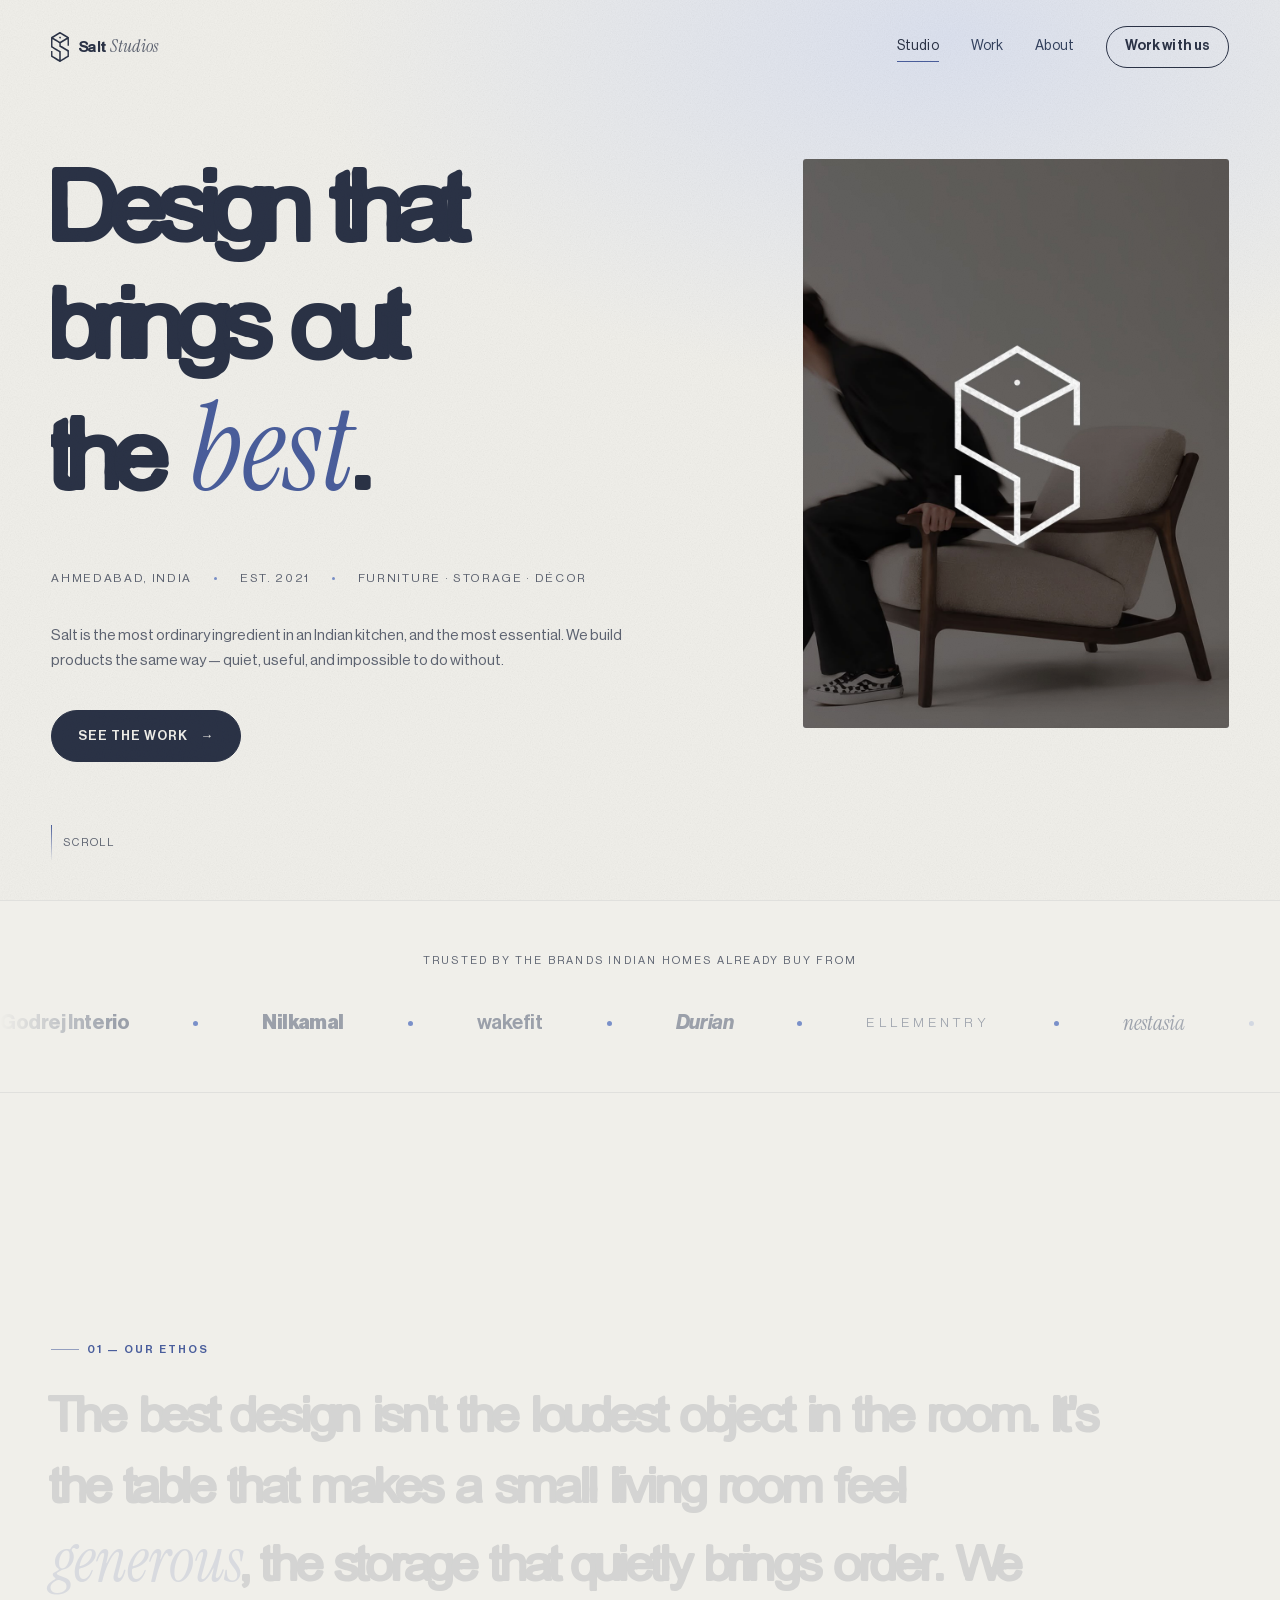
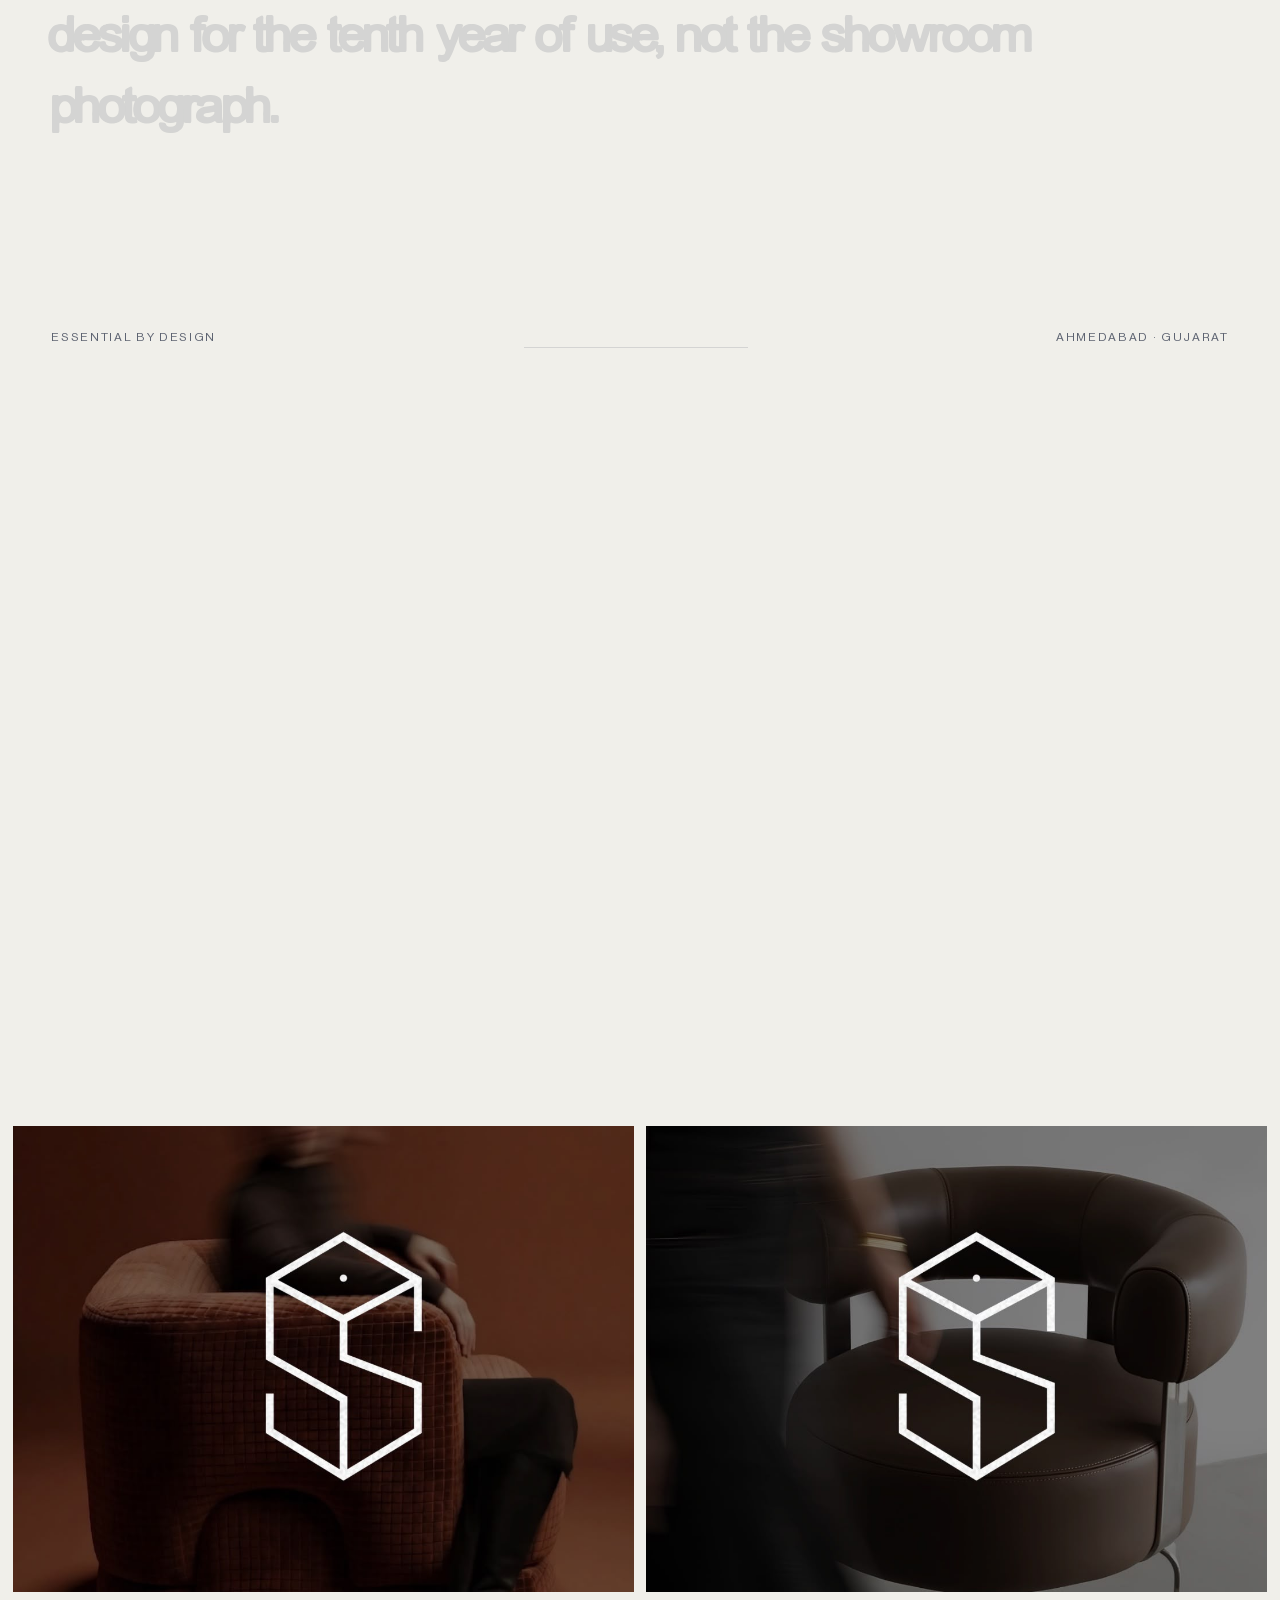
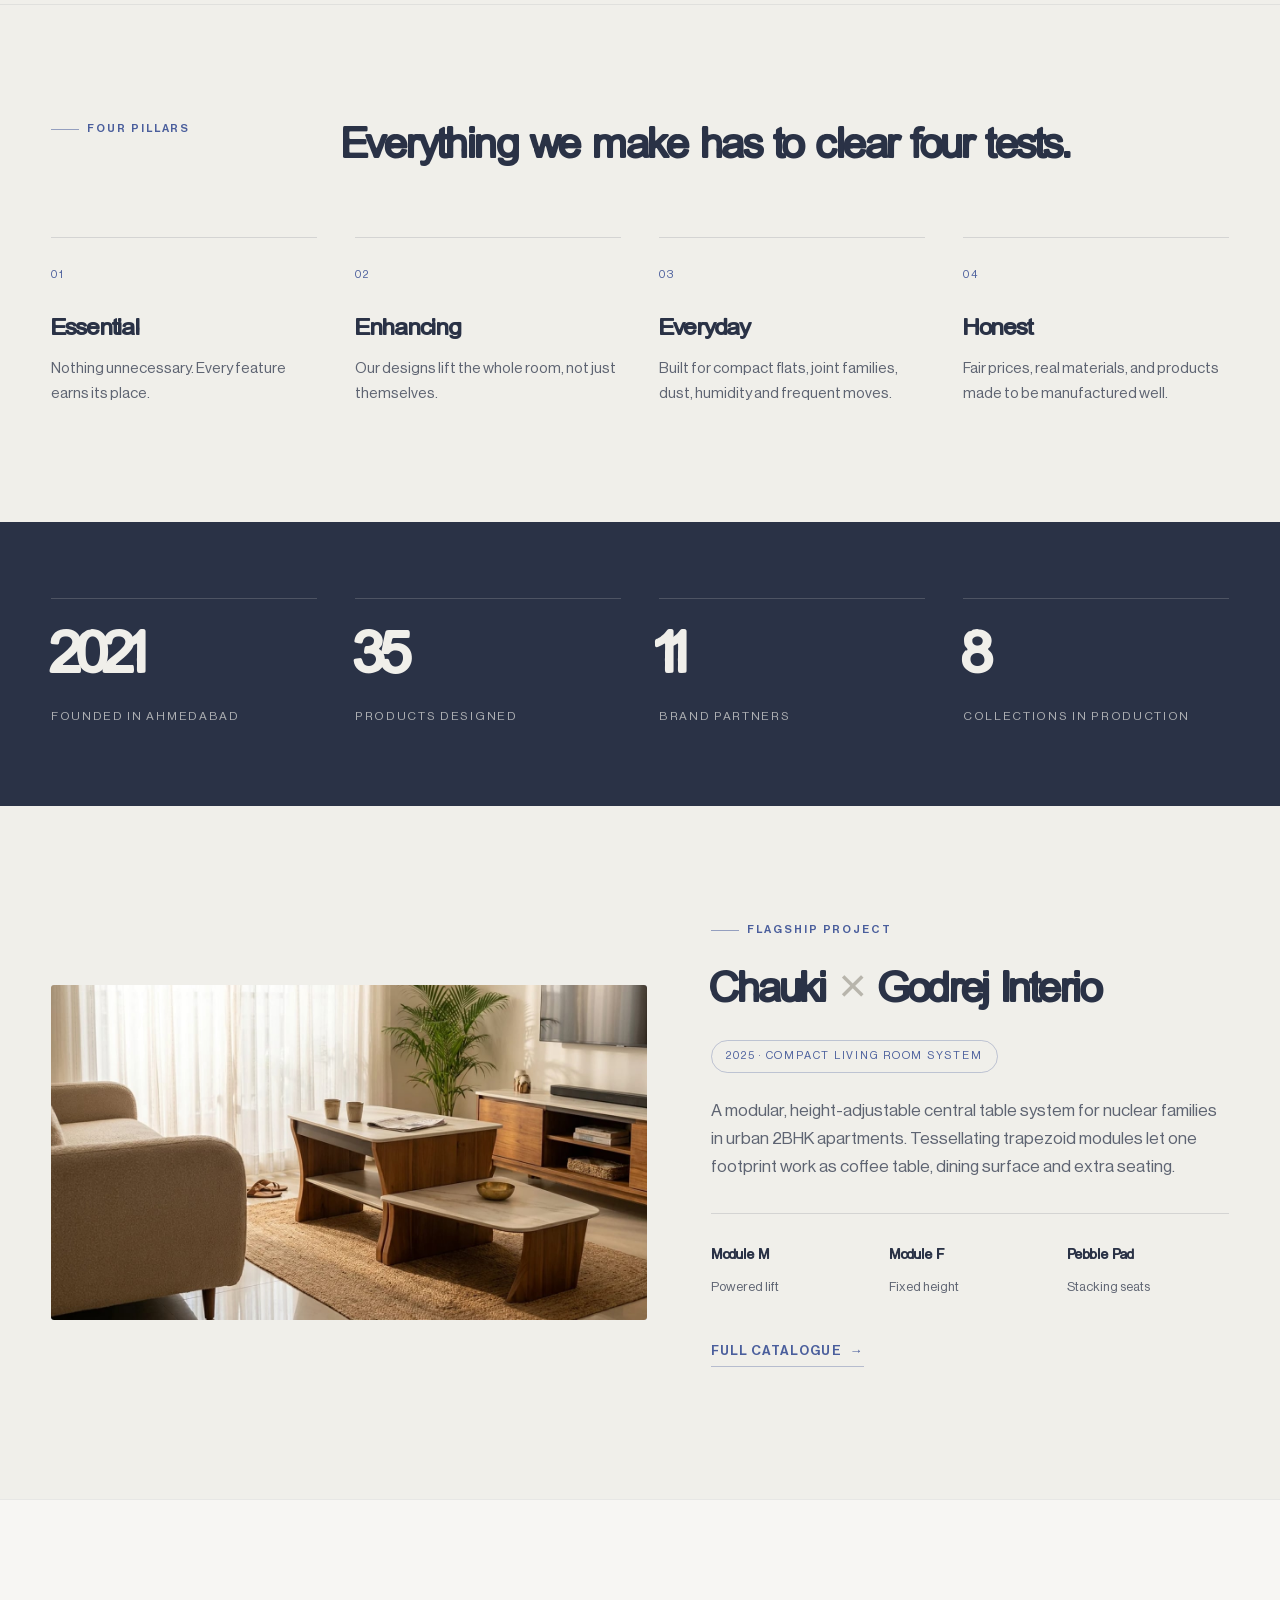
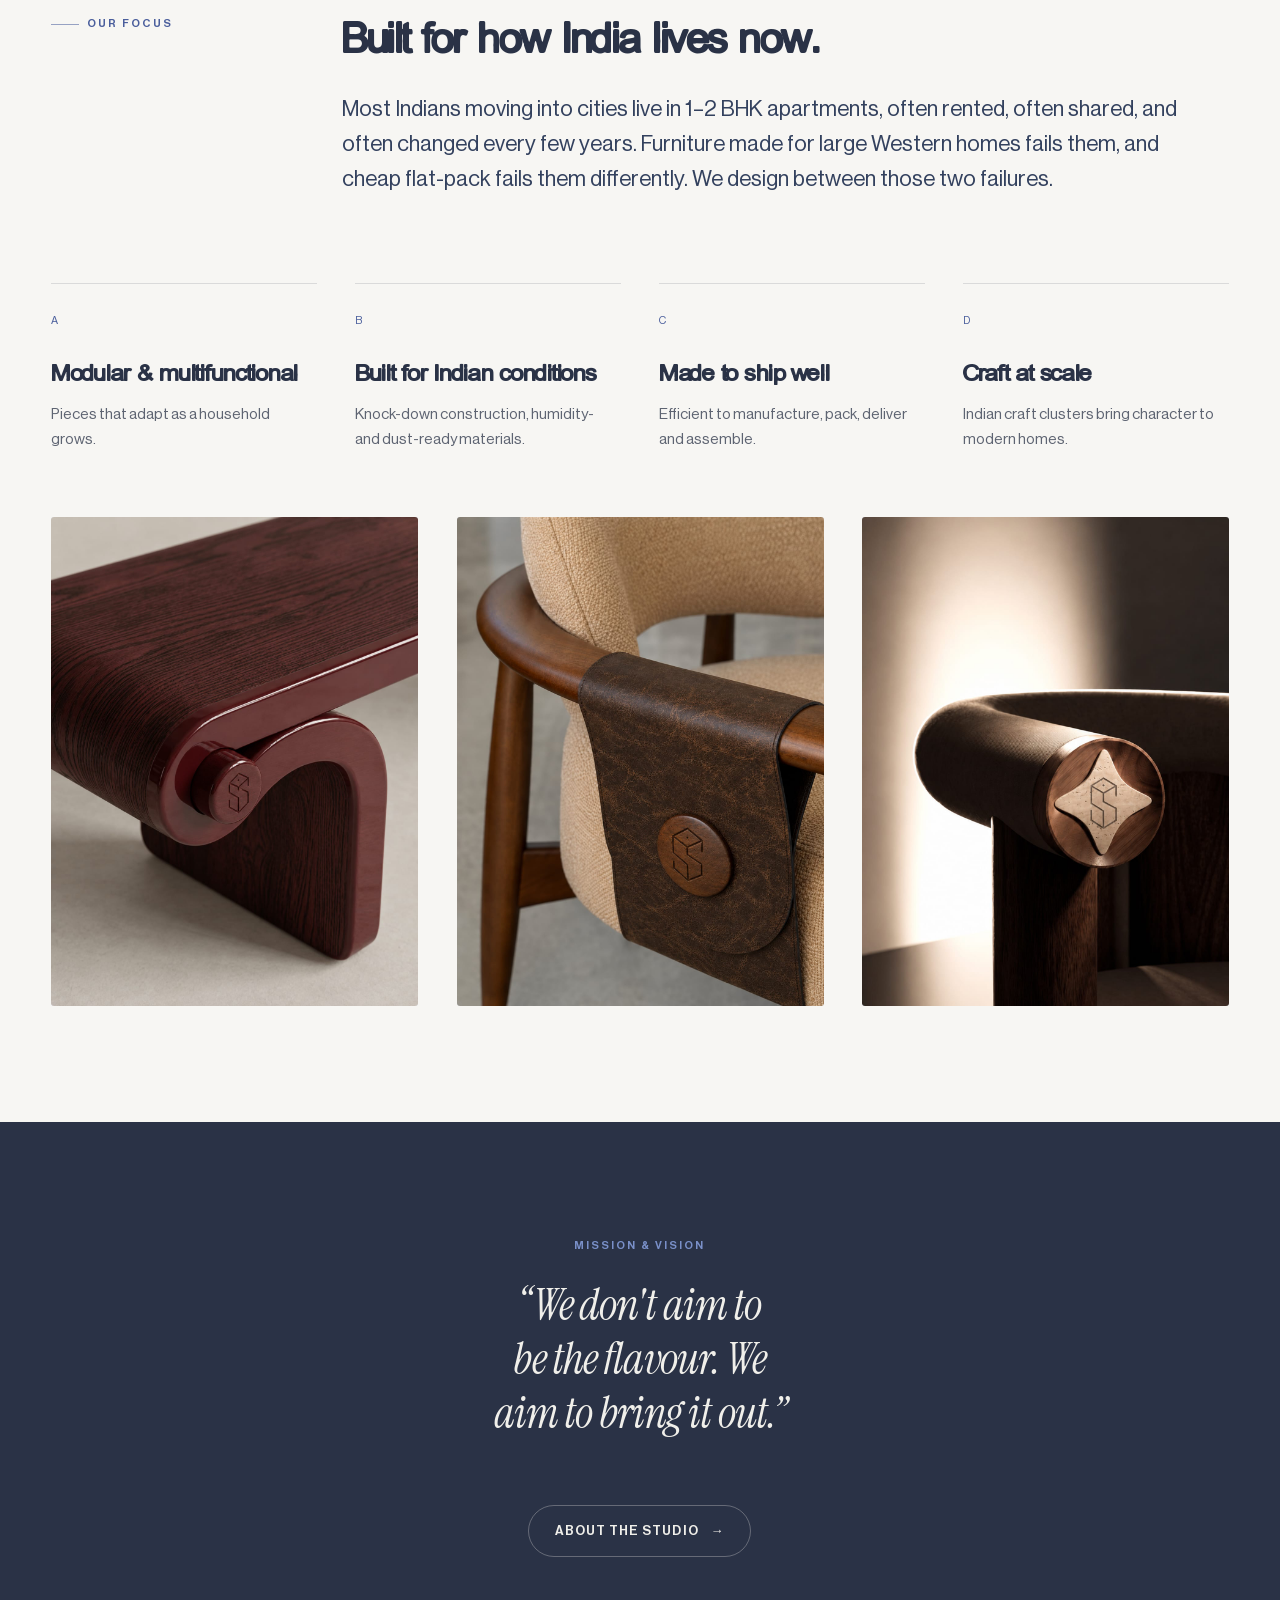
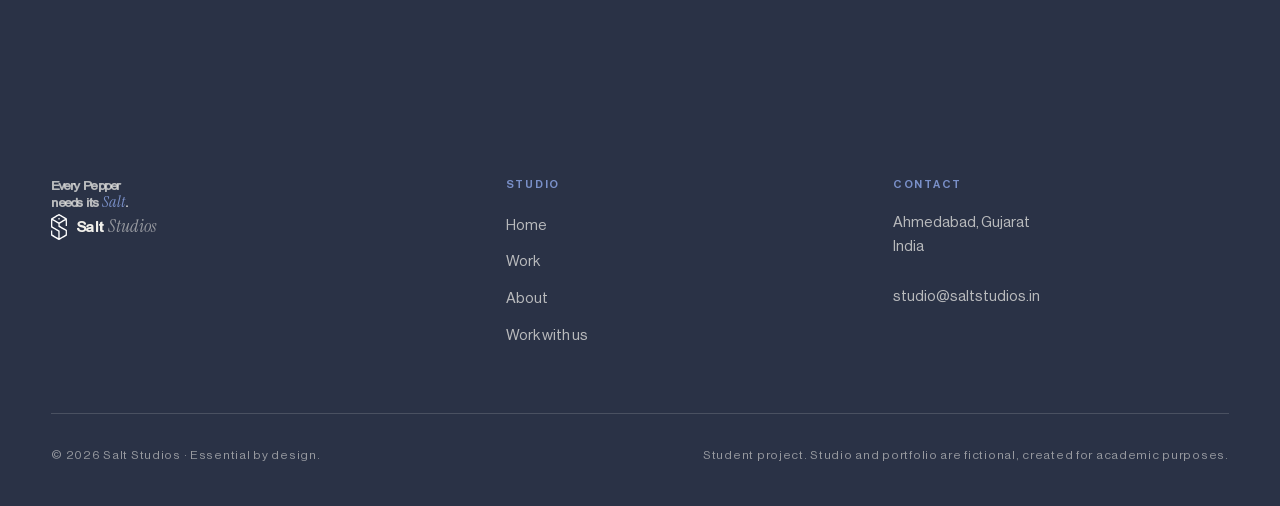
==== commit ed52daf0: "Bump the asset version for the team-photo CSS .slot--team is new, so without this a returning visito" ====
--- a/index.html
+++ b/index.html
@@ -33,7 +33,7 @@
      shows. See .intro in salt.css and runIntro() in salt.js. -->
 <script>try{if(!sessionStorage.getItem('salt-intro-seen'))document.documentElement.classList.add('intro-on')}catch(e){}</script>
 
-<link rel="stylesheet" href="assets/css/salt.css?v=20260919a">
+<link rel="stylesheet" href="assets/css/salt.css?v=20260921a">
 </head>
 
 <body>
@@ -366,6 +366,6 @@
   </div>
 </footer>
 
-<script src="assets/js/salt.js?v=20260919a"></script>
+<script src="assets/js/salt.js?v=20260921a"></script>
 </body>
 </html>
--- a/assets/css/salt.css
+++ b/assets/css/salt.css
@@ -649,6 +649,18 @@
   line-height: 1.6;
   color: color-mix(in srgb, var(--peri-deep) 78%, transparent);
   white-space: pre-line;
+}
+
+/* The team photograph is a 747px source with its navy mat baked in. Shown at
+   its own size rather than stretched across the column: filling 1165px would
+   be a 1.6x upscale and go visibly soft, and the mat reads better as a print
+   sitting on the page than as a full-width banner. */
+.slot--team {
+  --ar: 747 / 440;
+  max-width: 747px;
+  margin-inline: auto;
+  margin-top: clamp(2rem, 5vw, 3.5rem);
+  background: transparent;
 }
 
 /* ratios */
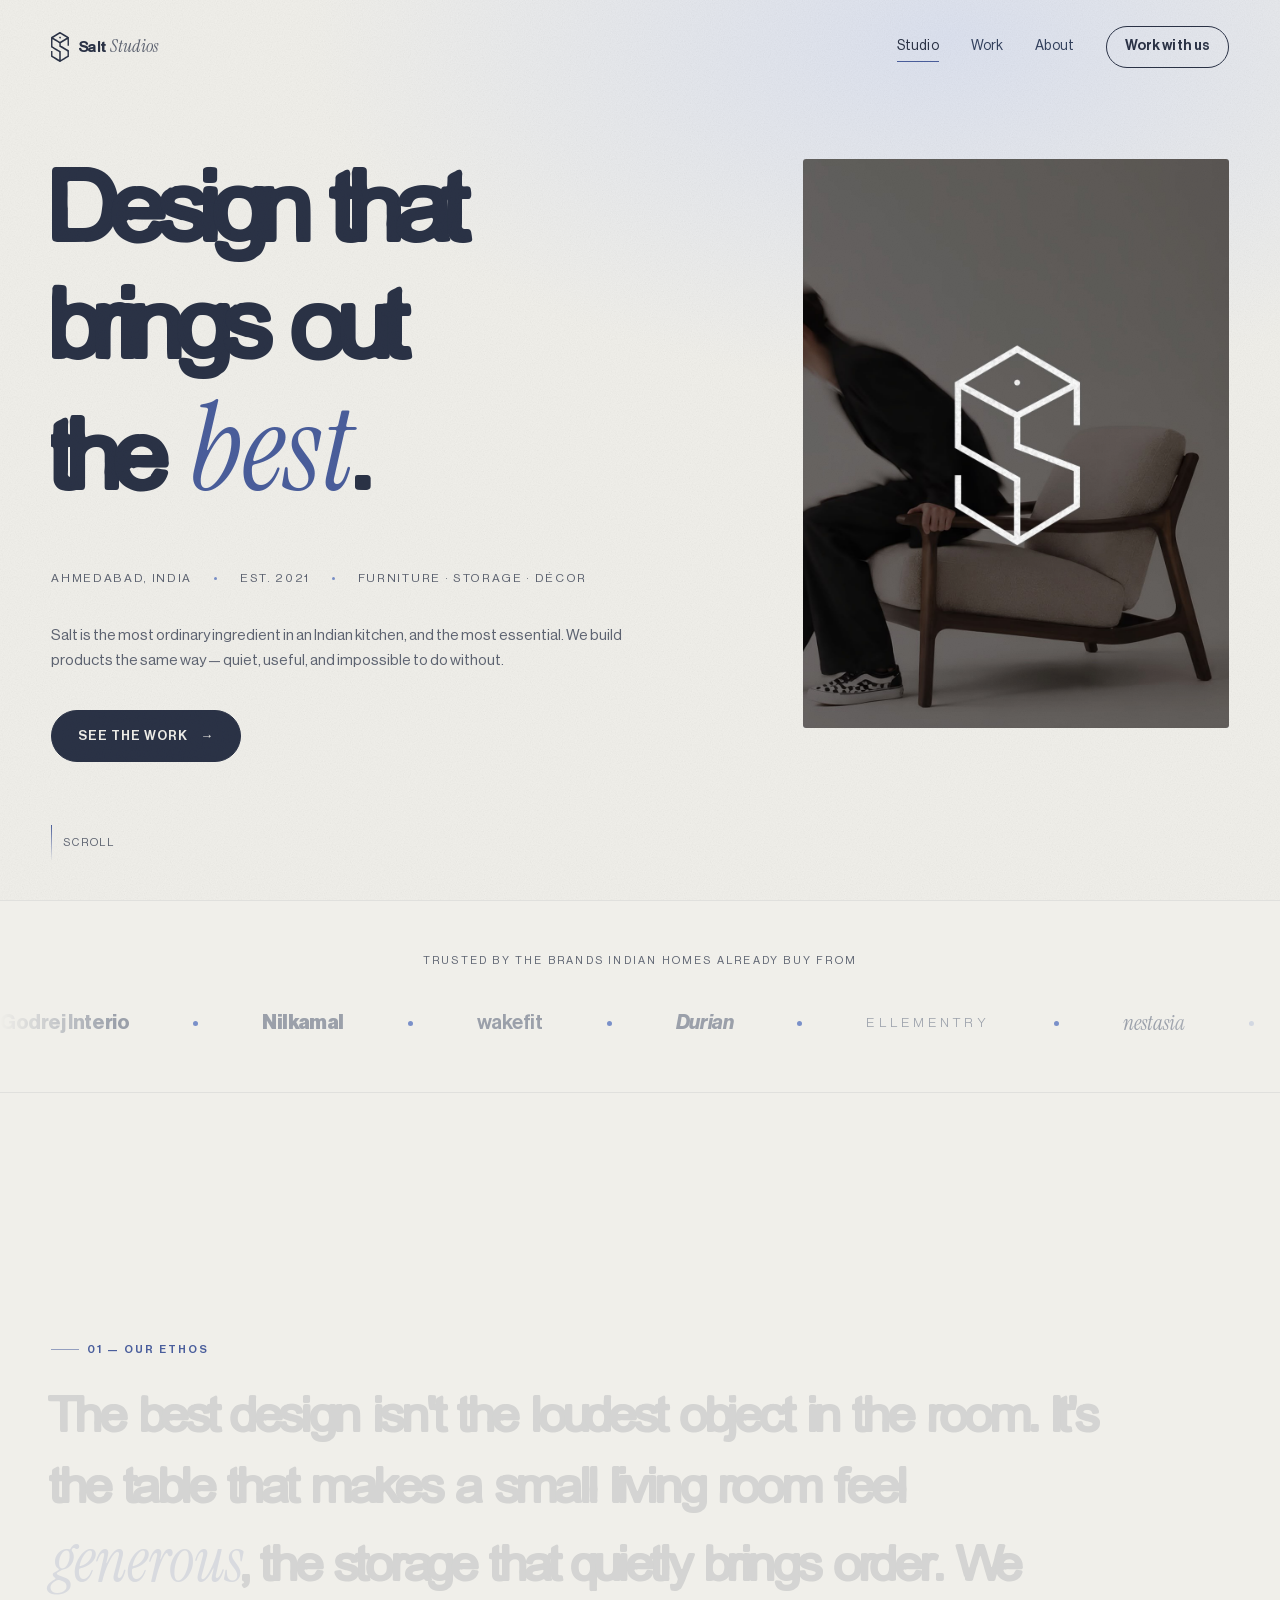
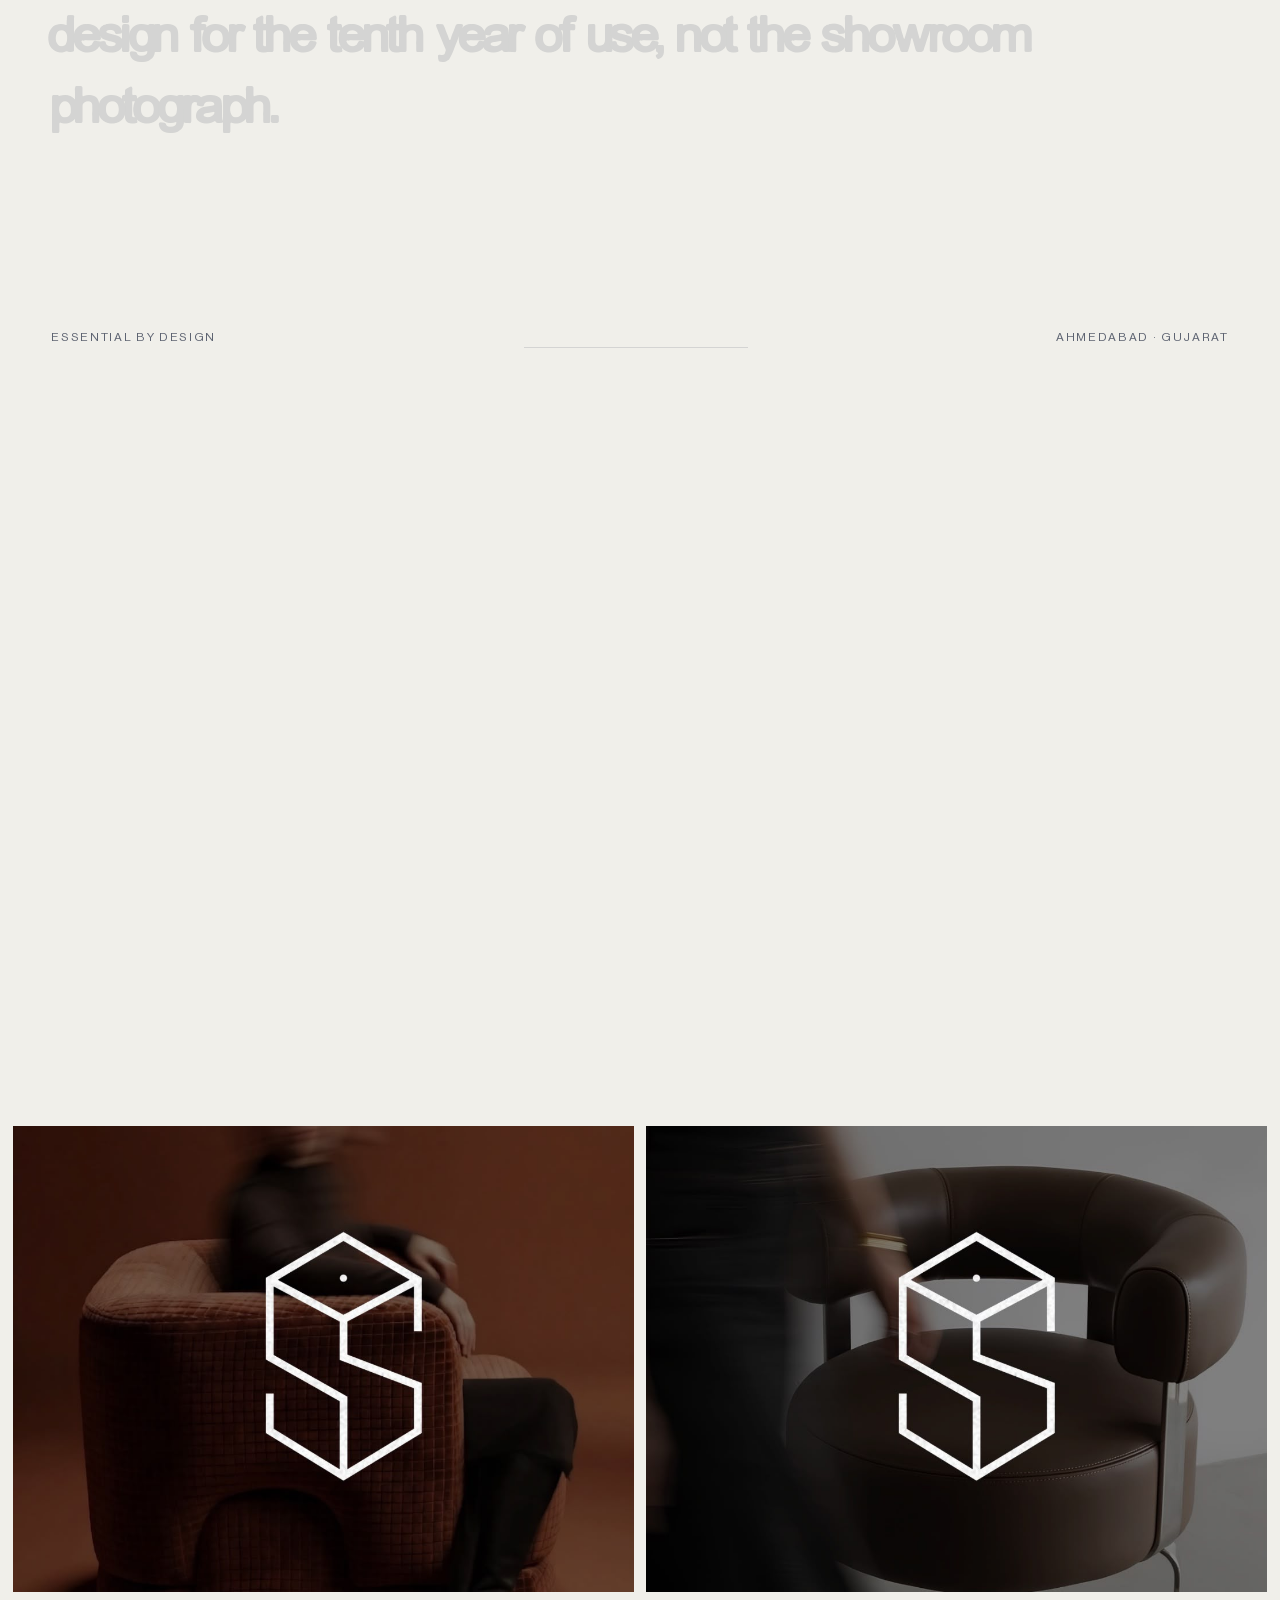
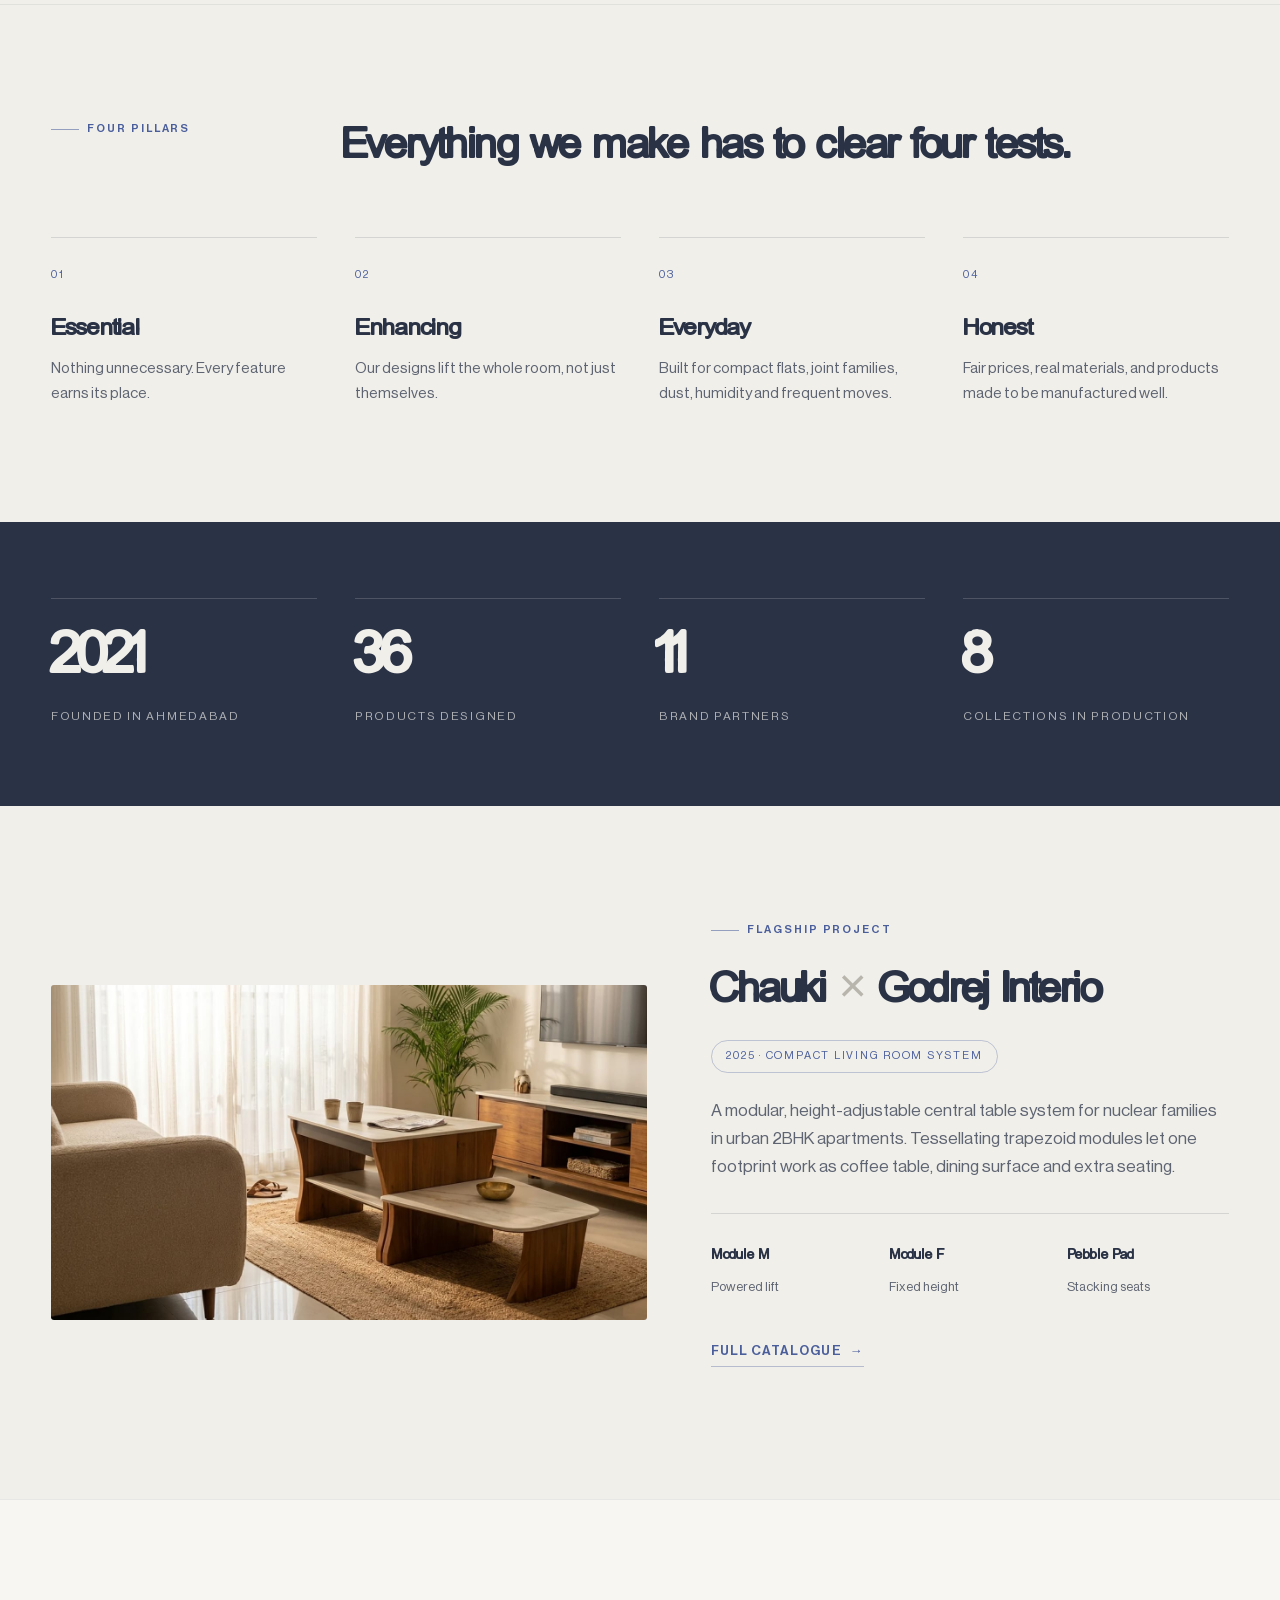
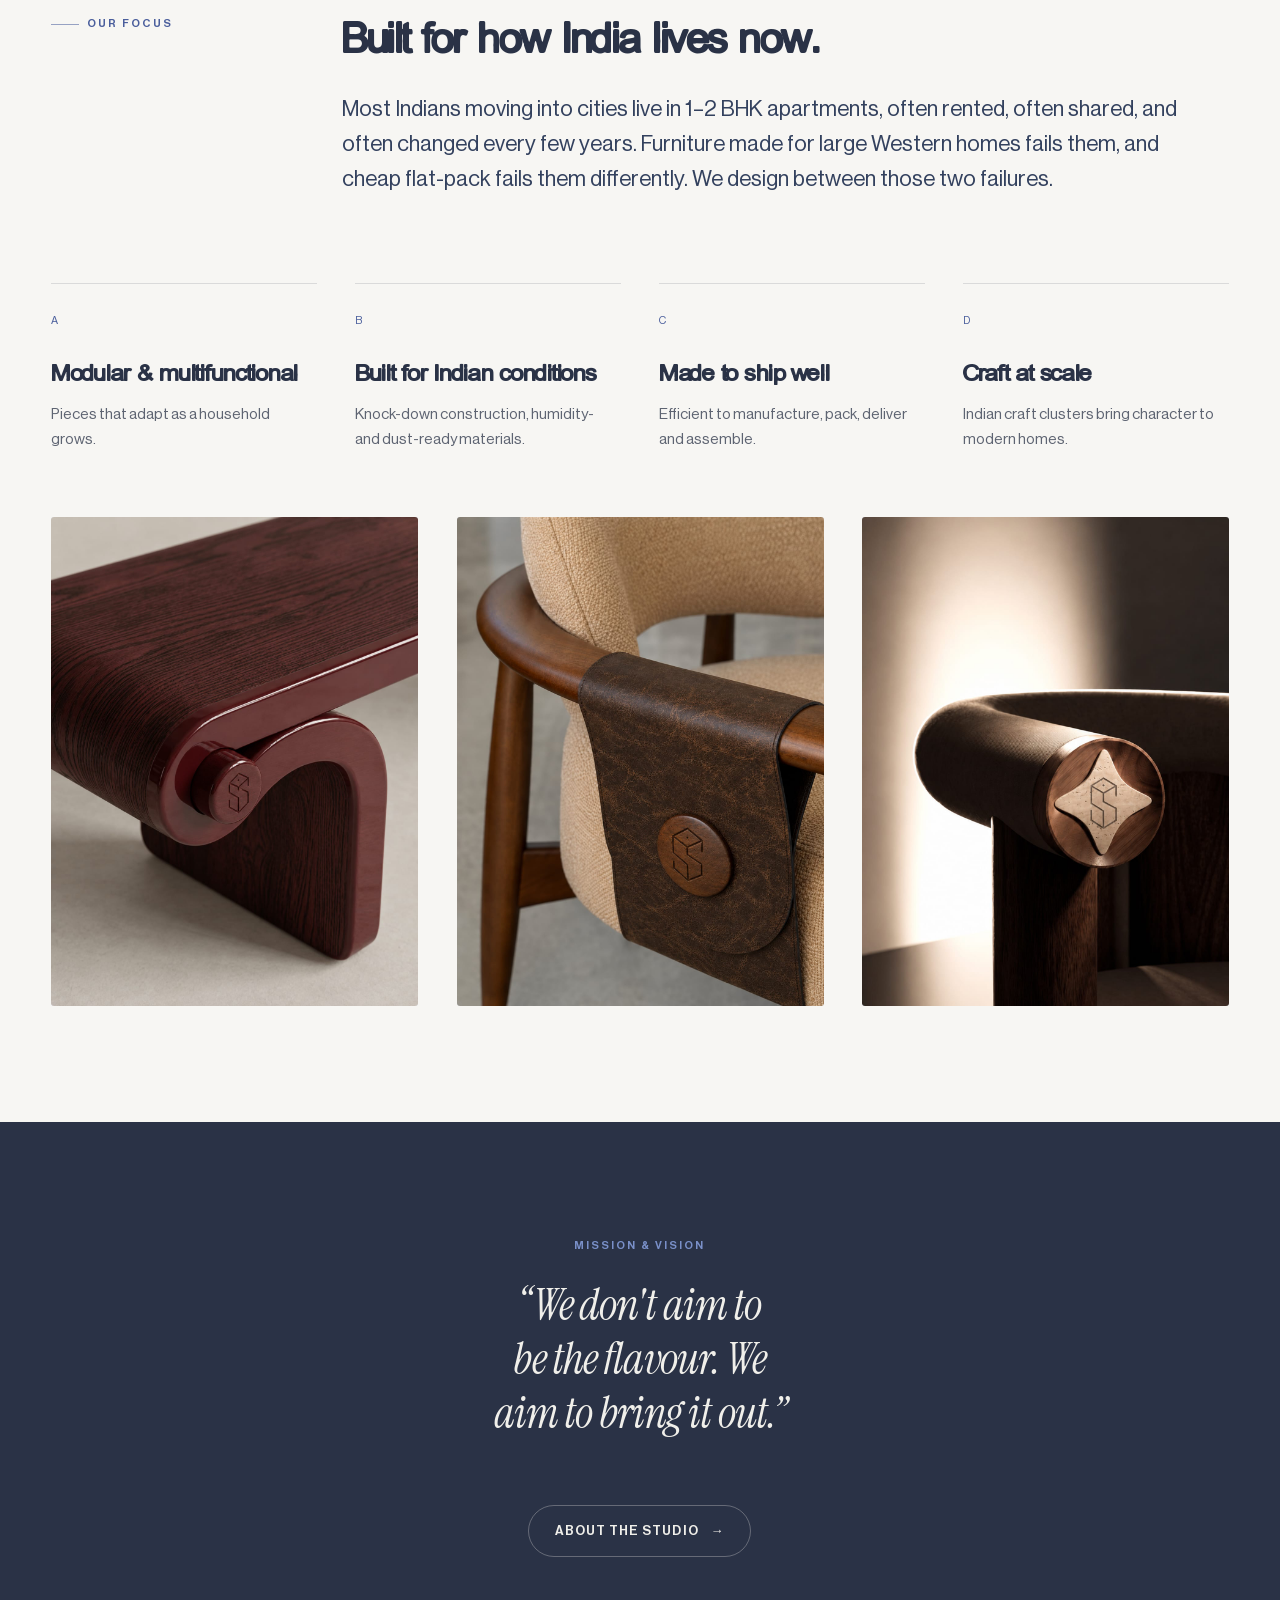
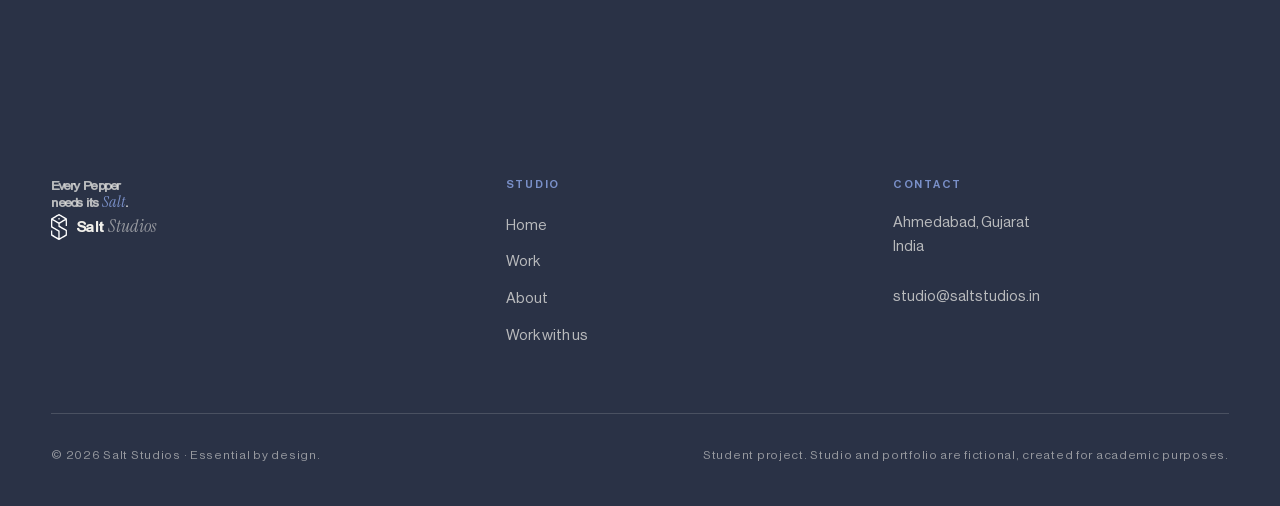
==== commit 1c9b2c37: "Replace the team photograph with the full-resolution version 2000x1125 and exactly 16:9, against 747" ====
--- a/index.html
+++ b/index.html
@@ -33,7 +33,7 @@
      shows. See .intro in salt.css and runIntro() in salt.js. -->
 <script>try{if(!sessionStorage.getItem('salt-intro-seen'))document.documentElement.classList.add('intro-on')}catch(e){}</script>
 
-<link rel="stylesheet" href="assets/css/salt.css?v=20260921a">
+<link rel="stylesheet" href="assets/css/salt.css?v=20260921b">
 </head>
 
 <body>
@@ -366,6 +366,6 @@
   </div>
 </footer>
 
-<script src="assets/js/salt.js?v=20260921a"></script>
+<script src="assets/js/salt.js?v=20260921b"></script>
 </body>
 </html>
--- a/assets/css/salt.css
+++ b/assets/css/salt.css
@@ -649,18 +649,6 @@
   line-height: 1.6;
   color: color-mix(in srgb, var(--peri-deep) 78%, transparent);
   white-space: pre-line;
-}
-
-/* The team photograph is a 747px source with its navy mat baked in. Shown at
-   its own size rather than stretched across the column: filling 1165px would
-   be a 1.6x upscale and go visibly soft, and the mat reads better as a print
-   sitting on the page than as a full-width banner. */
-.slot--team {
-  --ar: 747 / 440;
-  max-width: 747px;
-  margin-inline: auto;
-  margin-top: clamp(2rem, 5vw, 3.5rem);
-  background: transparent;
 }
 
 /* ratios */
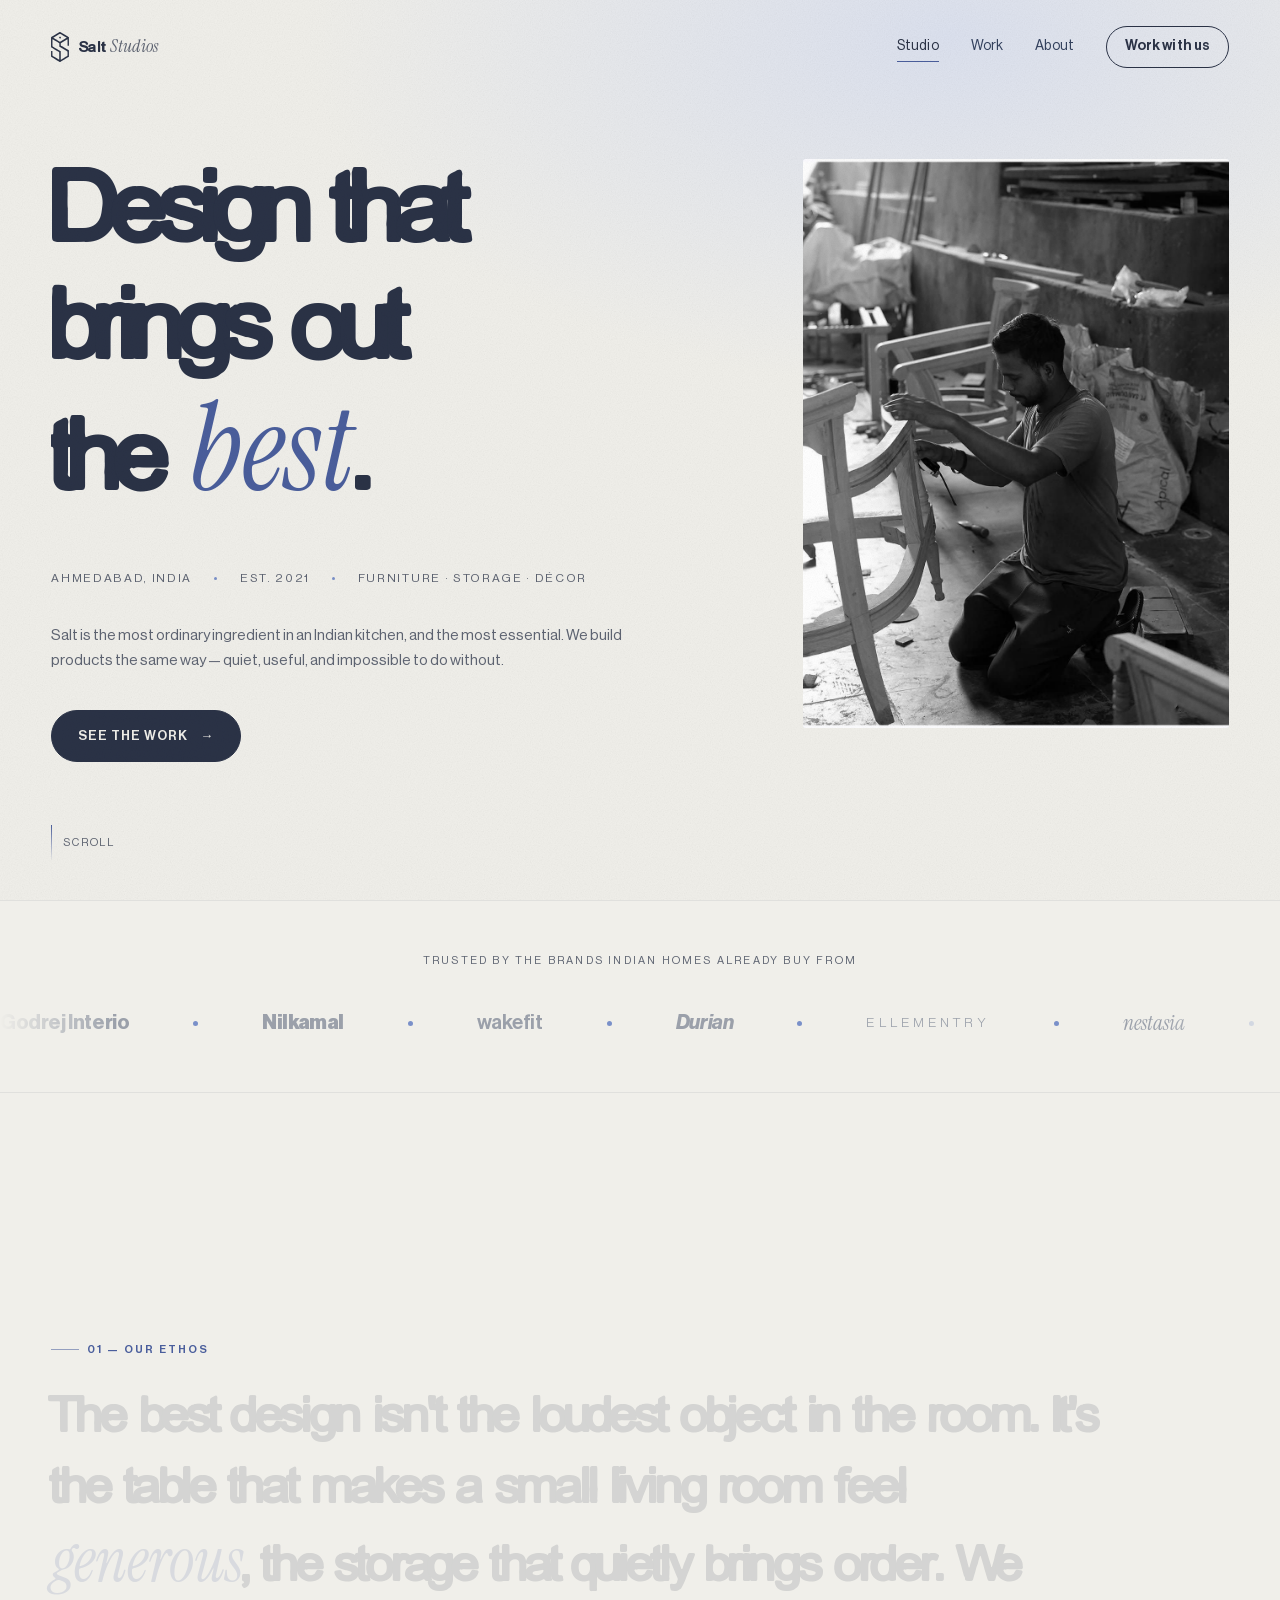
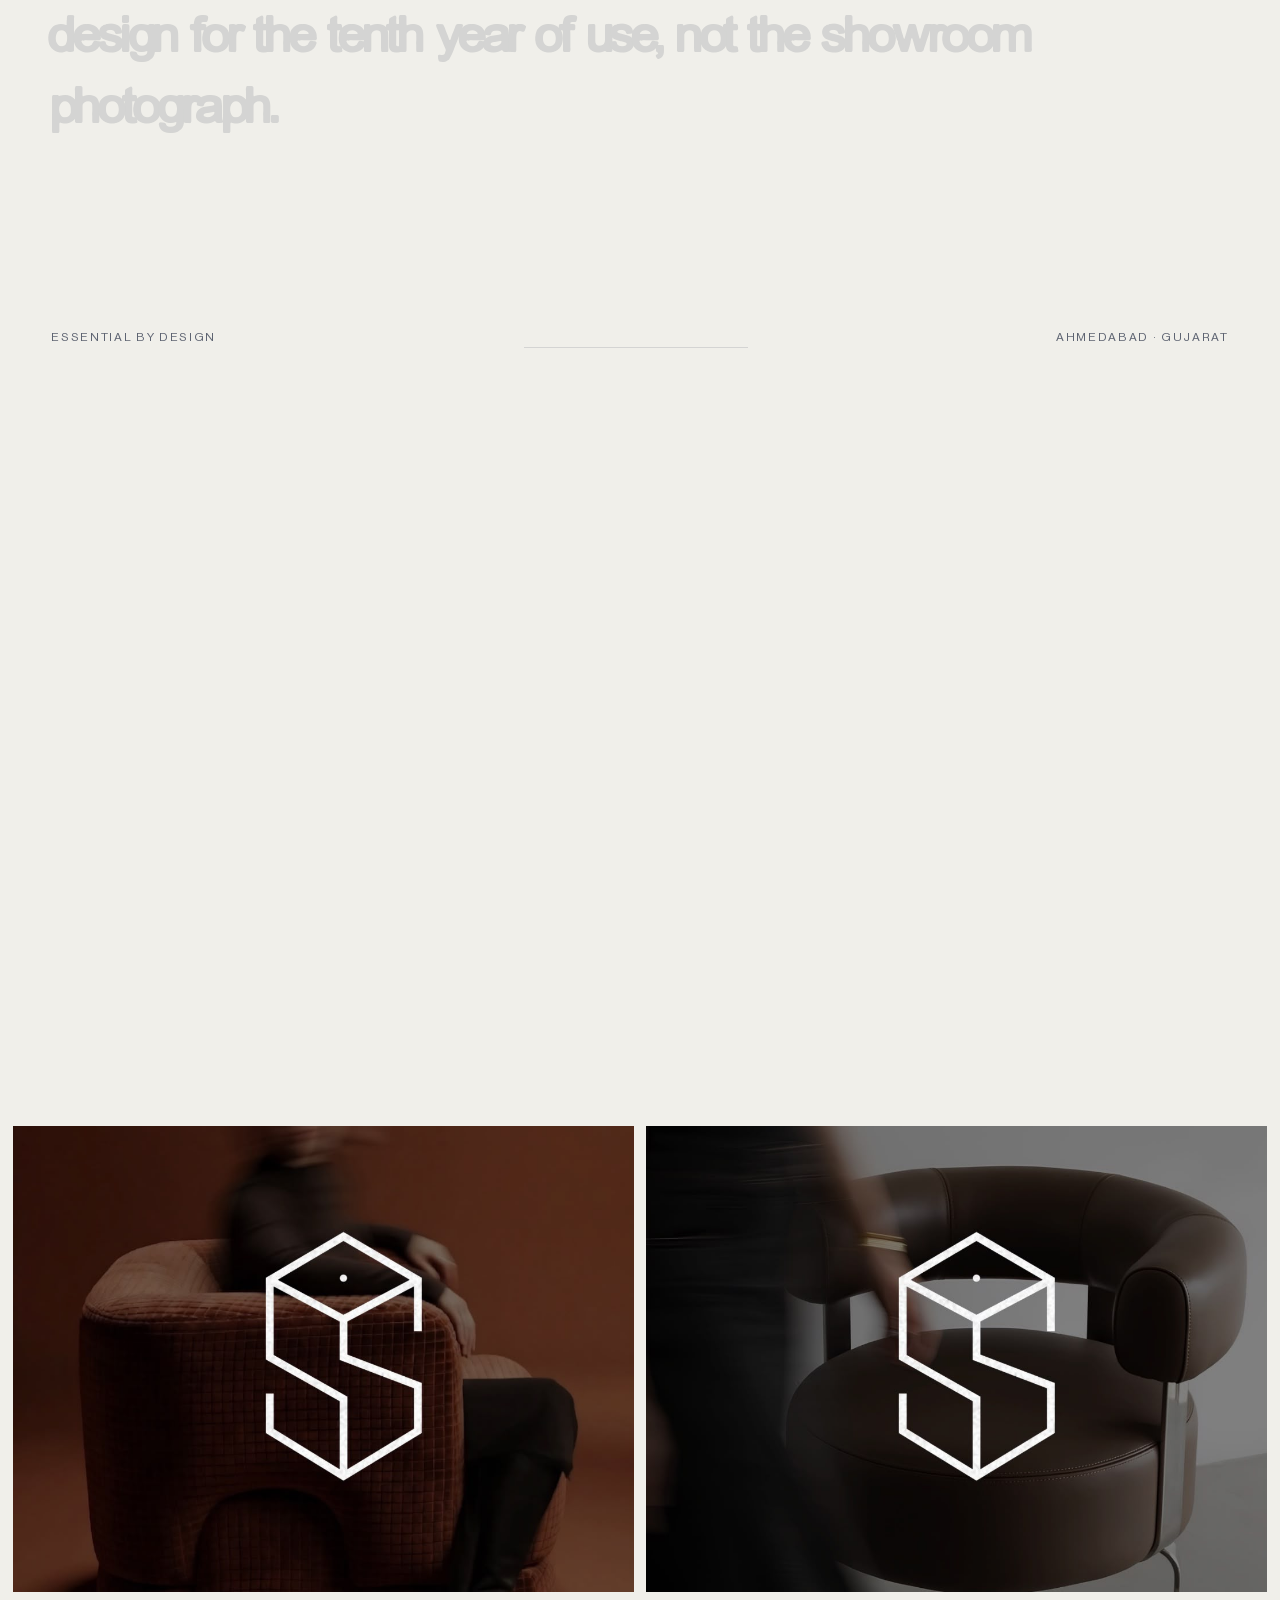
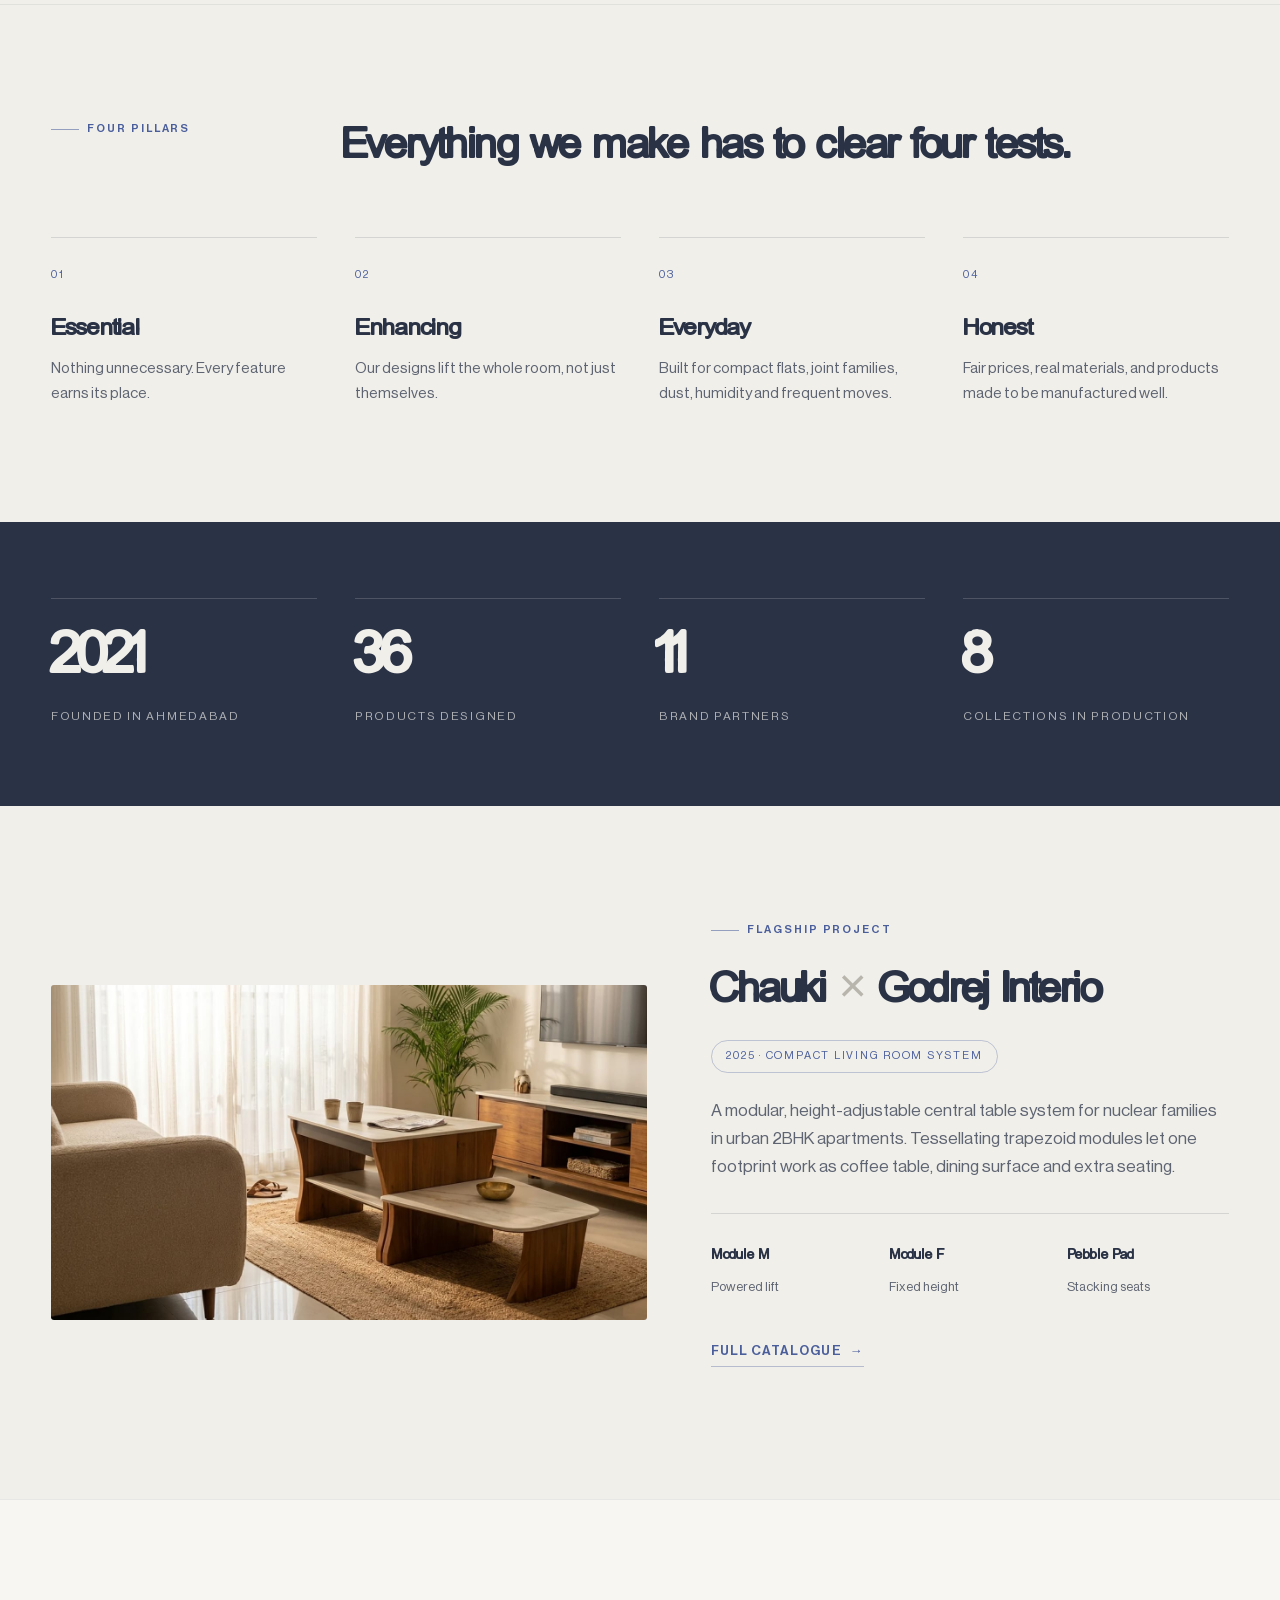
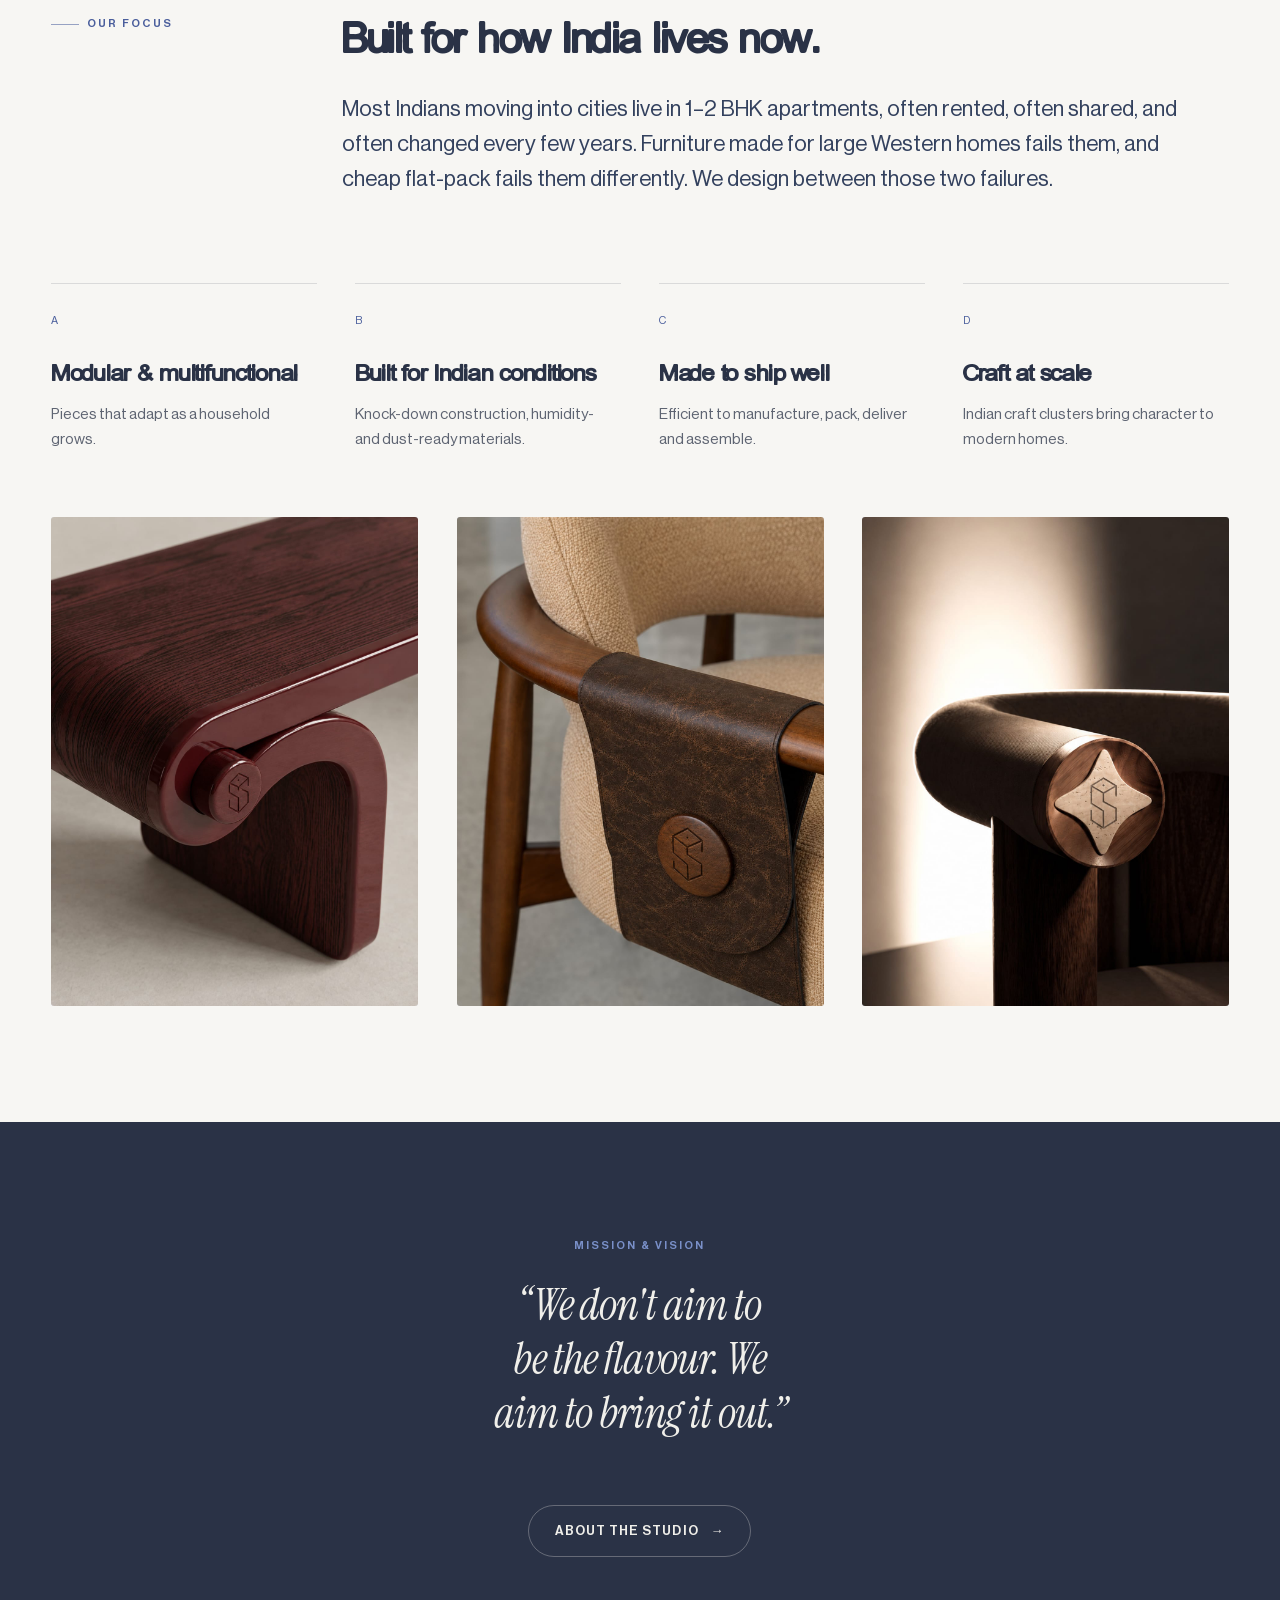
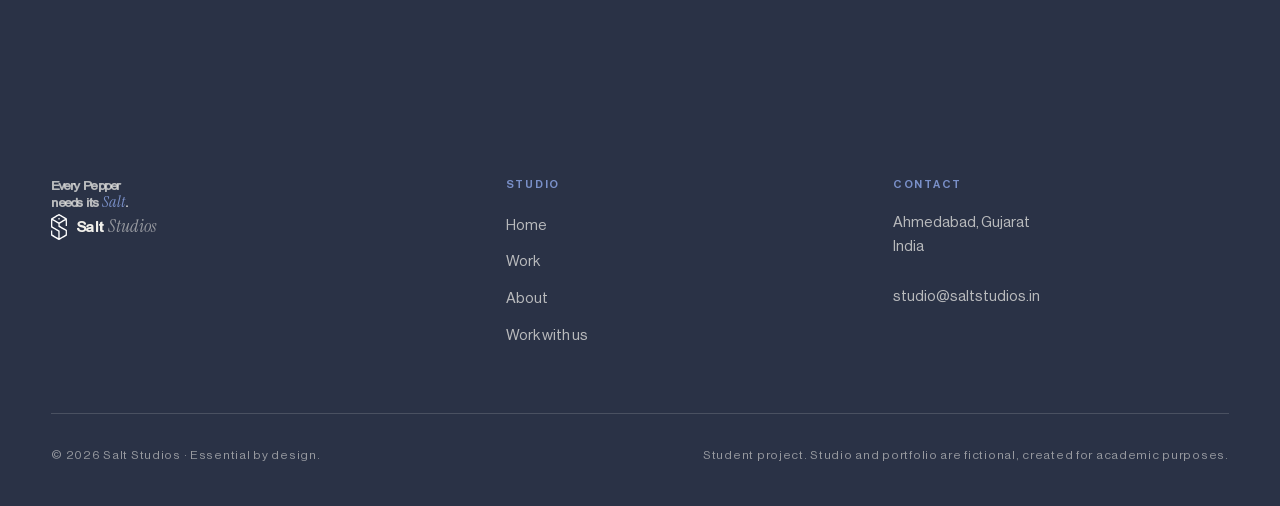
==== commit cf39a9db: "Swap the landing hero for the workshop photograph A maker kneeling to fit a chair back rail, black a" ====
--- a/index.html
+++ b/index.html
@@ -93,7 +93,7 @@
 
       <div class="hero__media">
         <figure class="slot slot--hero">
-          <img src="assets/img/hero-studio.jpg" alt="A lounge chair in walnut and bouclé, the Salt Studios mark overlaid, a figure rising from it in motion blur">
+          <img src="assets/img/hero-studio.jpg" alt="A maker kneeling on the workshop floor, fitting the curved back rail of a chair frame by hand">
         </figure>
       </div>
 
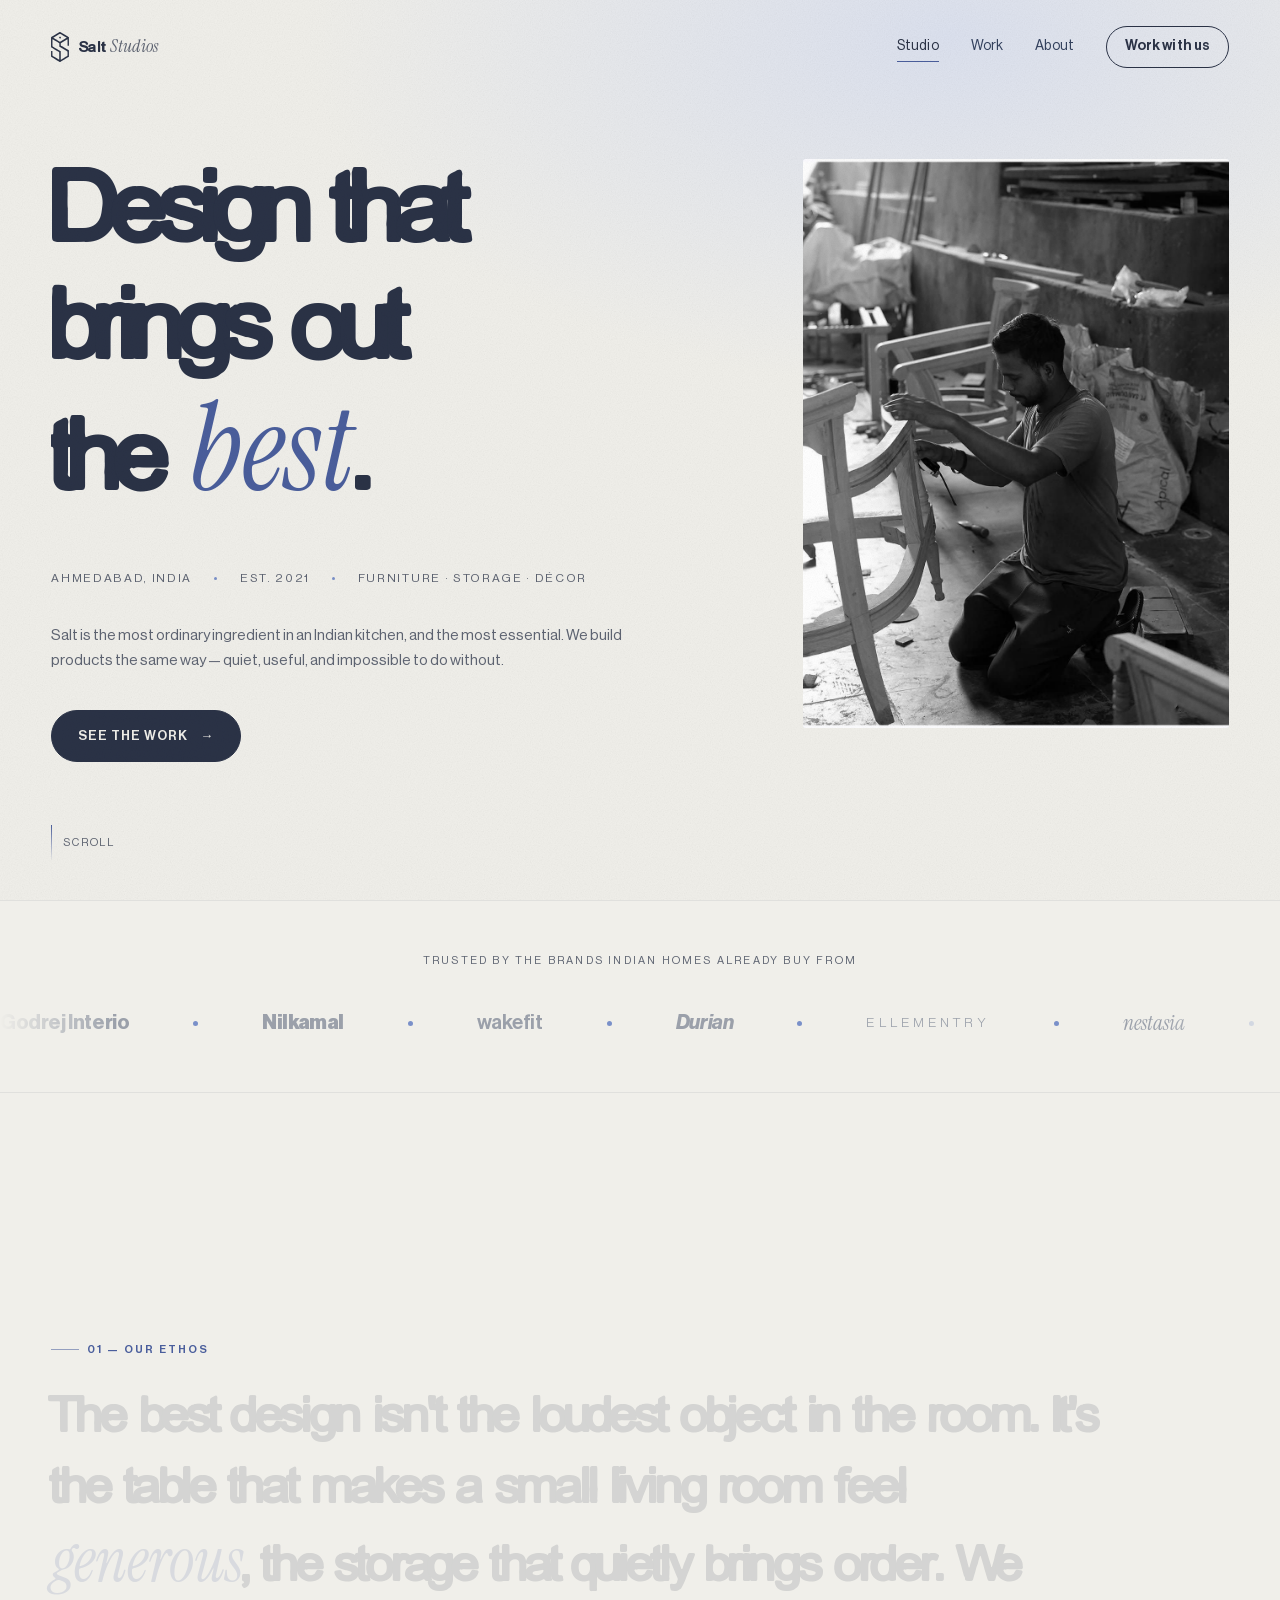
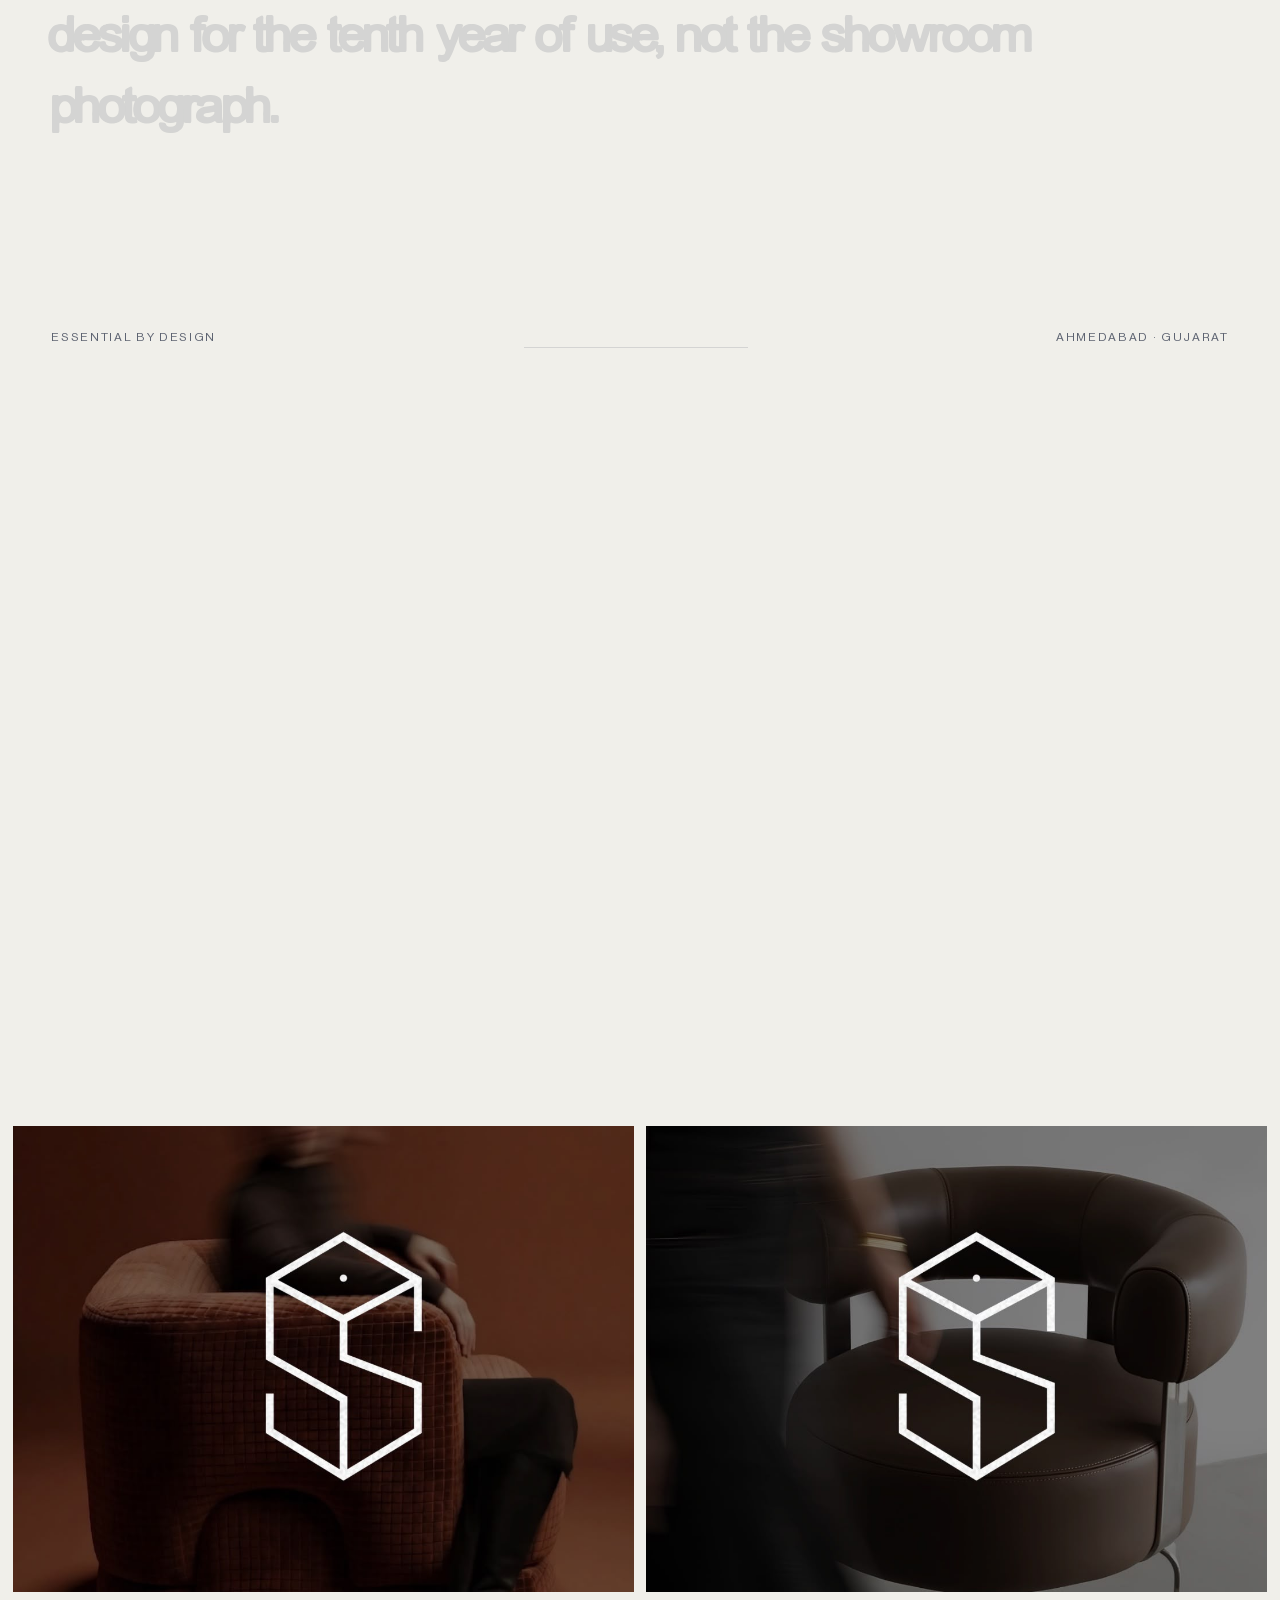
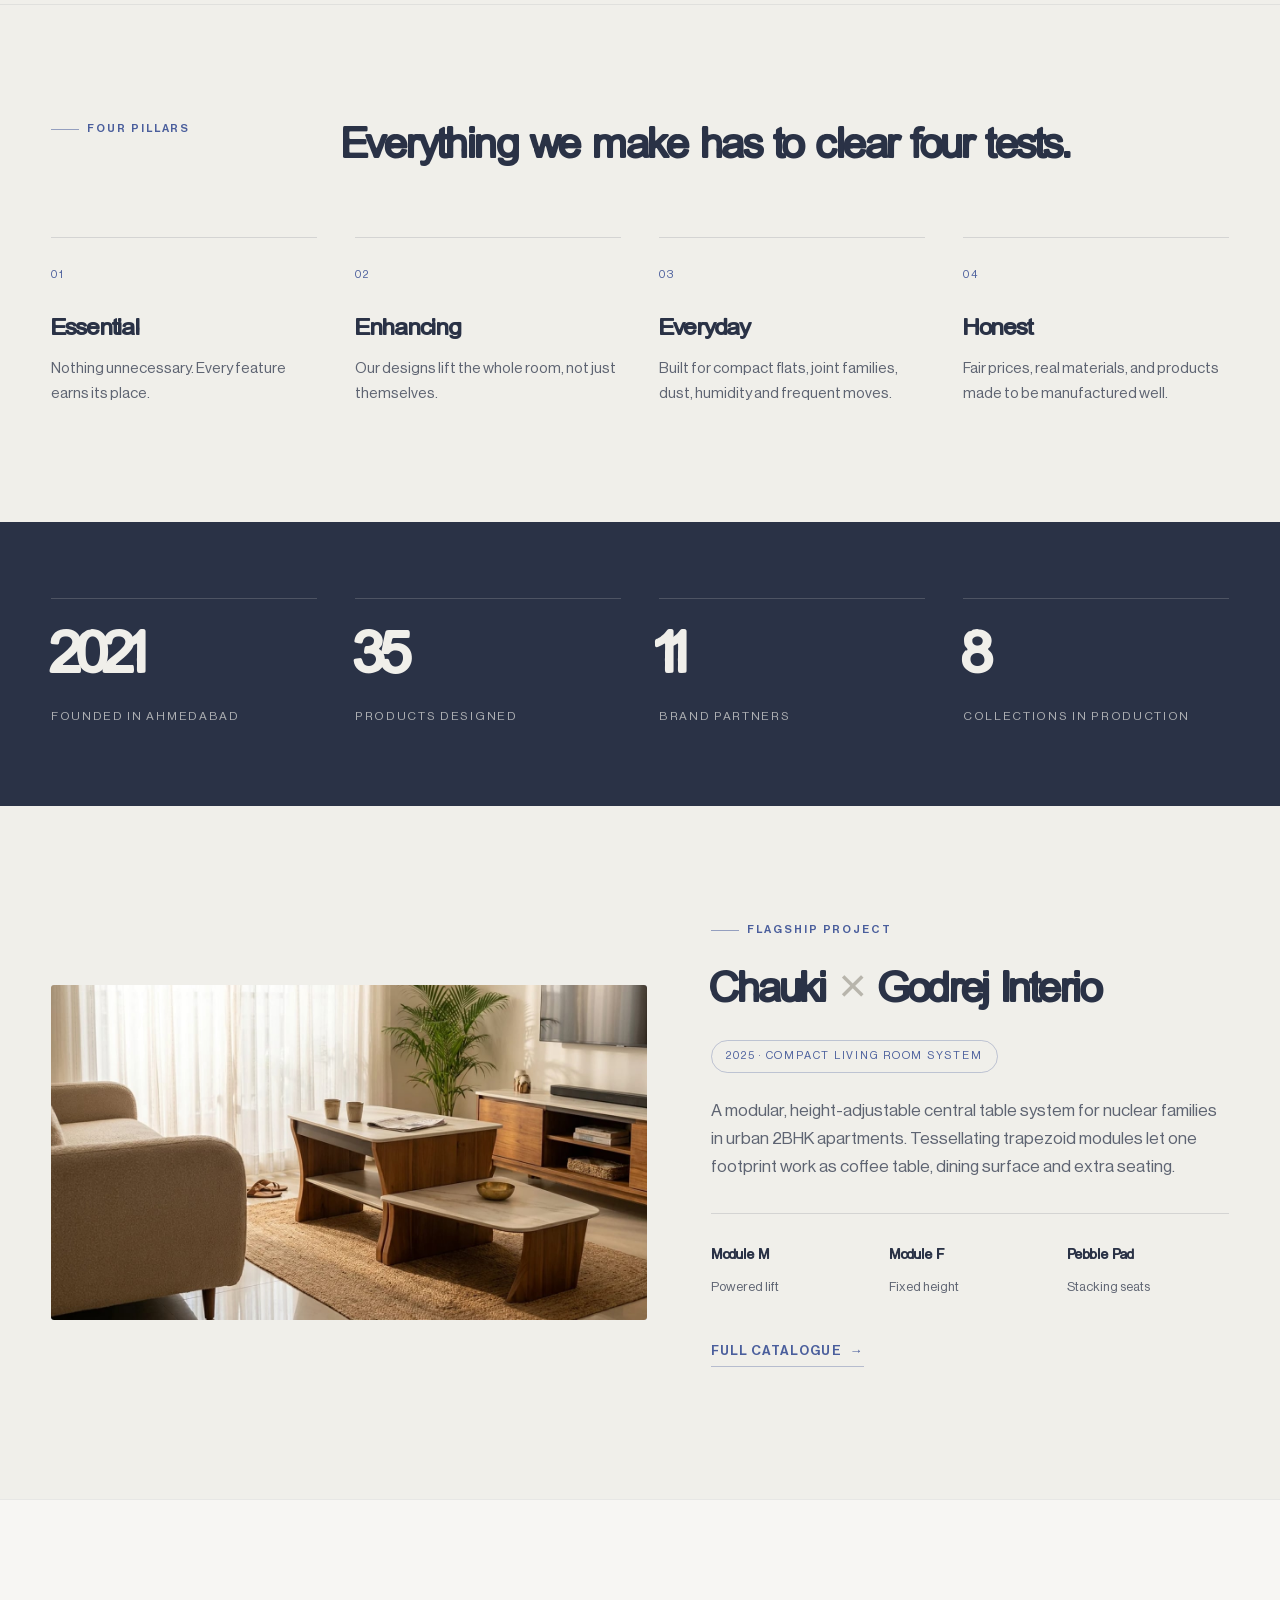
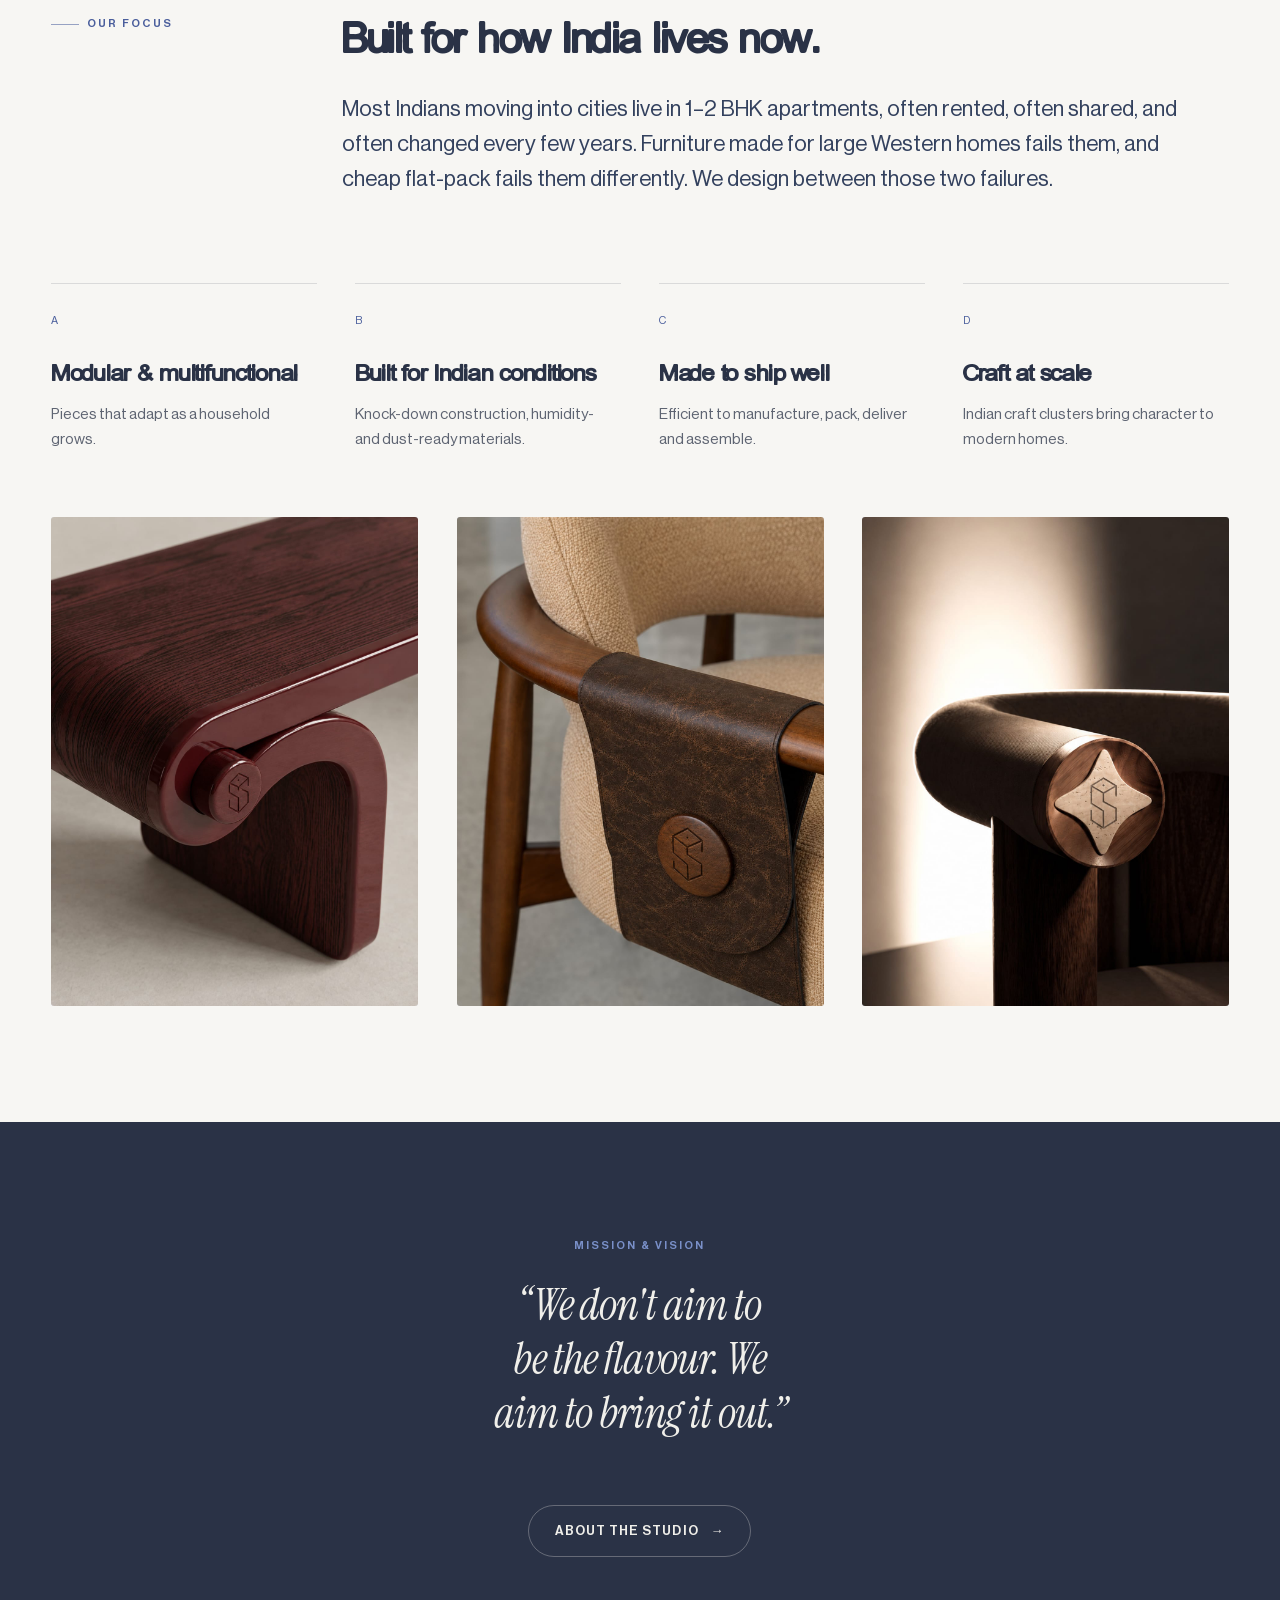
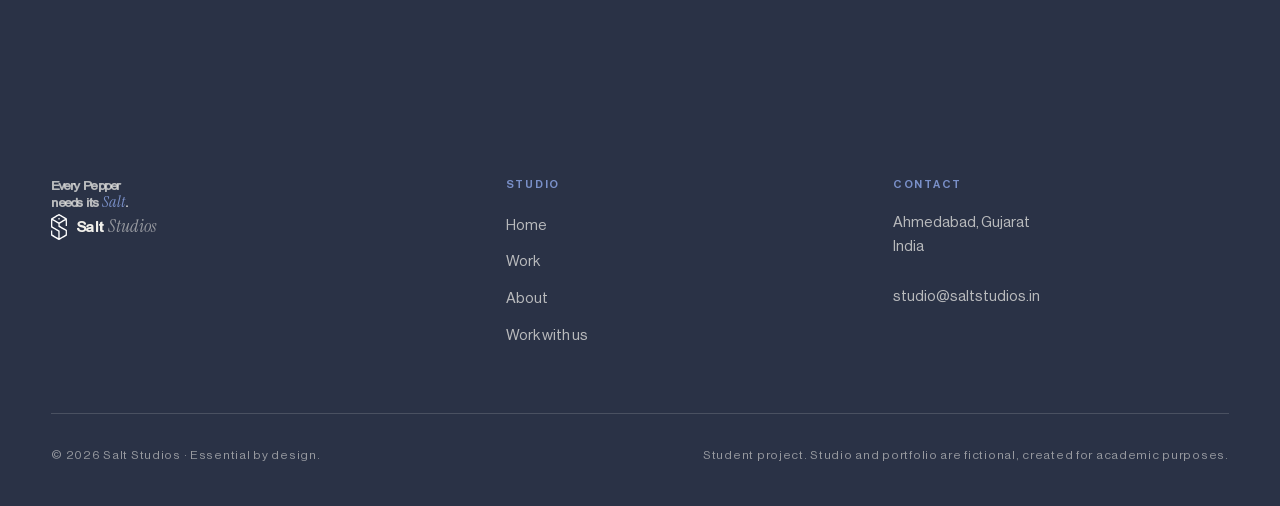
==== commit 5ff7bfd8: "Cache-bust the two images that were replaced in place The live landing page was still serving the ol" ====
--- a/index.html
+++ b/index.html
@@ -93,7 +93,7 @@
 
       <div class="hero__media">
         <figure class="slot slot--hero">
-          <img src="assets/img/hero-studio.jpg" alt="A maker kneeling on the workshop floor, fitting the curved back rail of a chair frame by hand">
+          <img src="assets/img/hero-studio.jpg?v=20260921b" alt="A maker kneeling on the workshop floor, fitting the curved back rail of a chair frame by hand">
         </figure>
       </div>
 
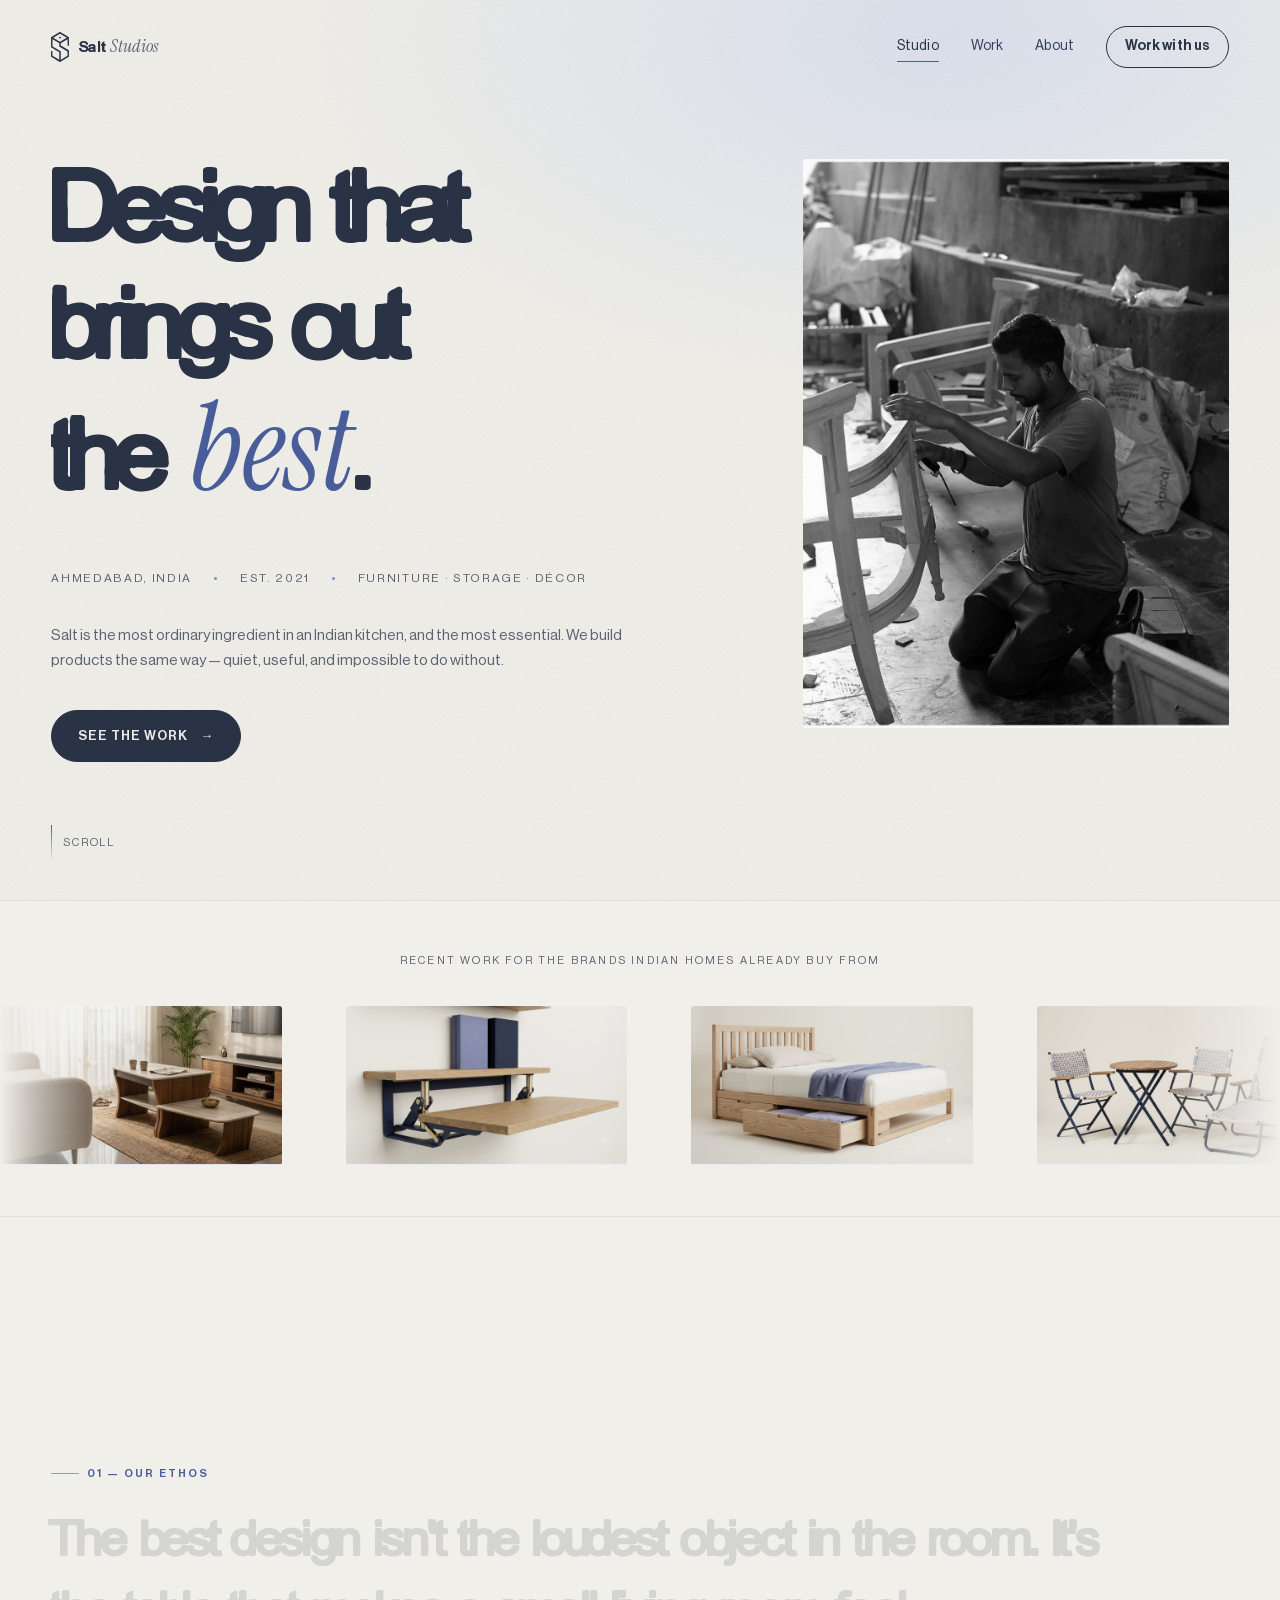
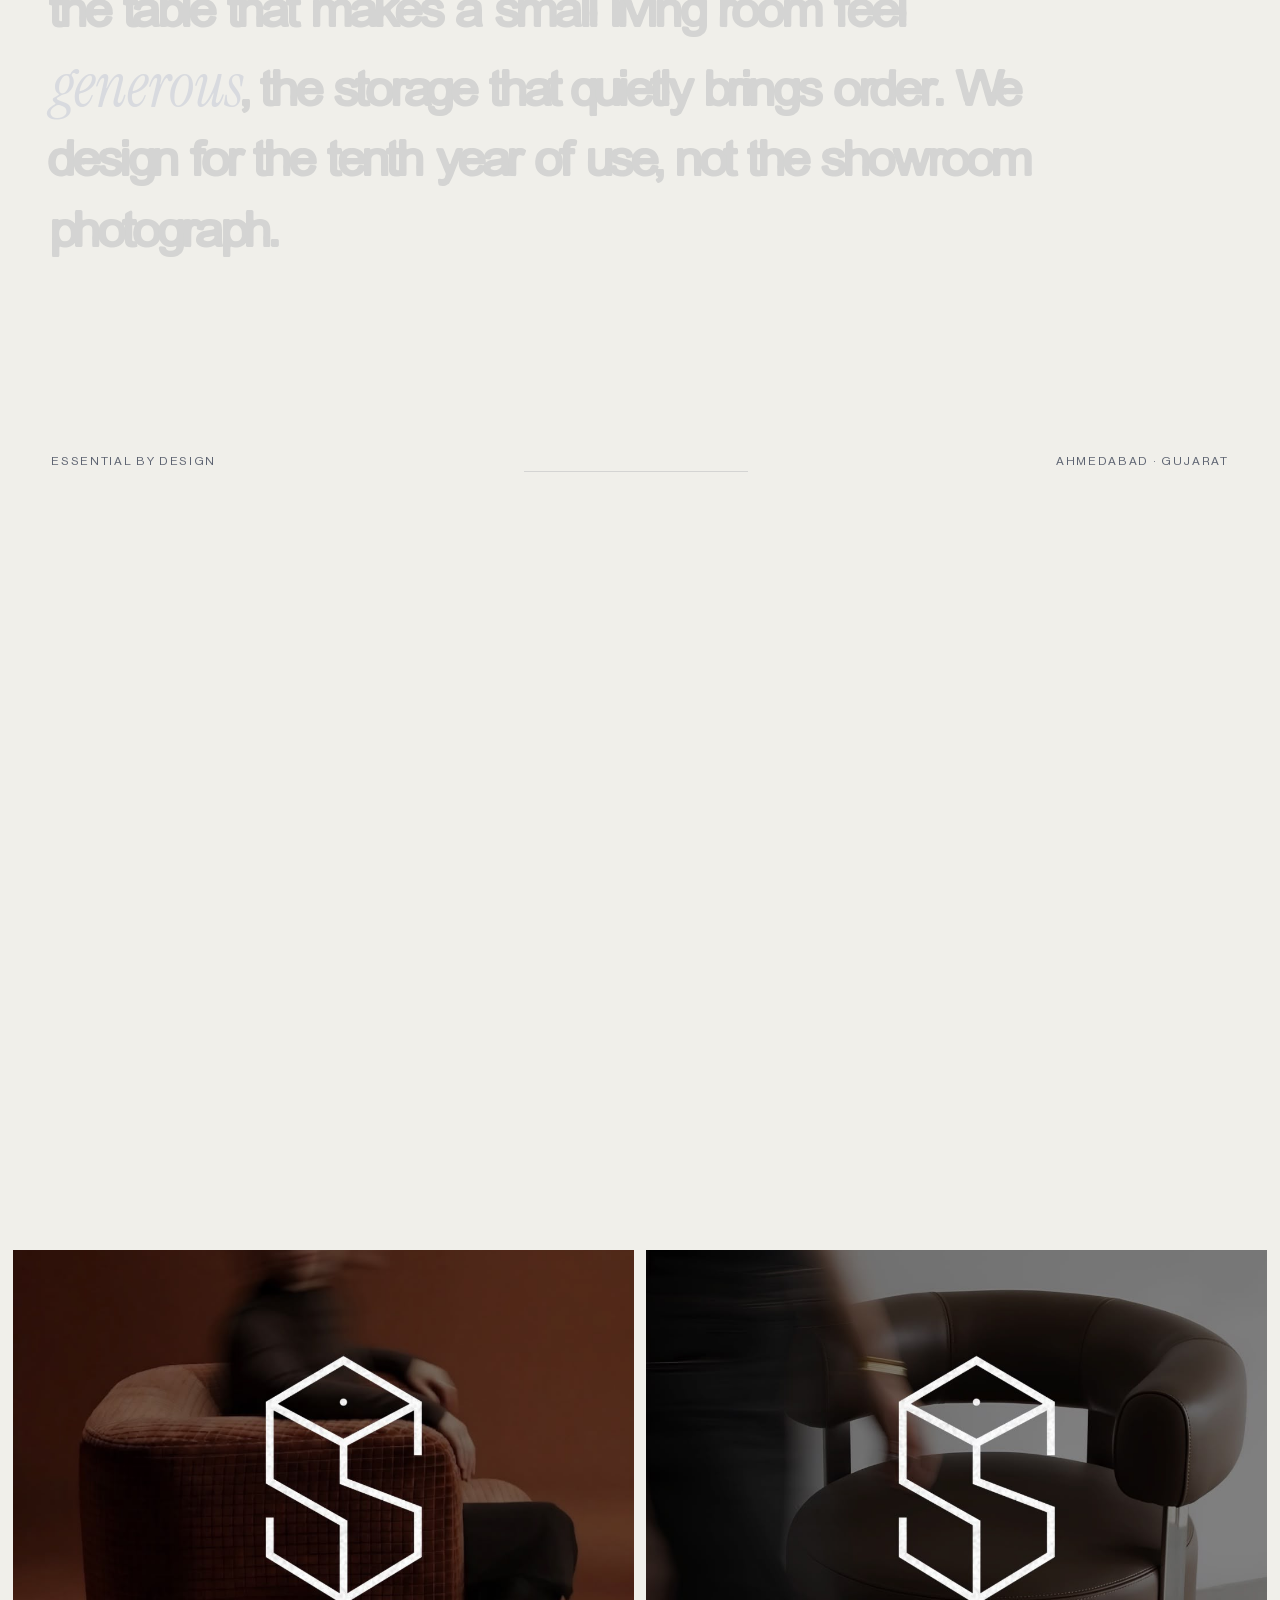
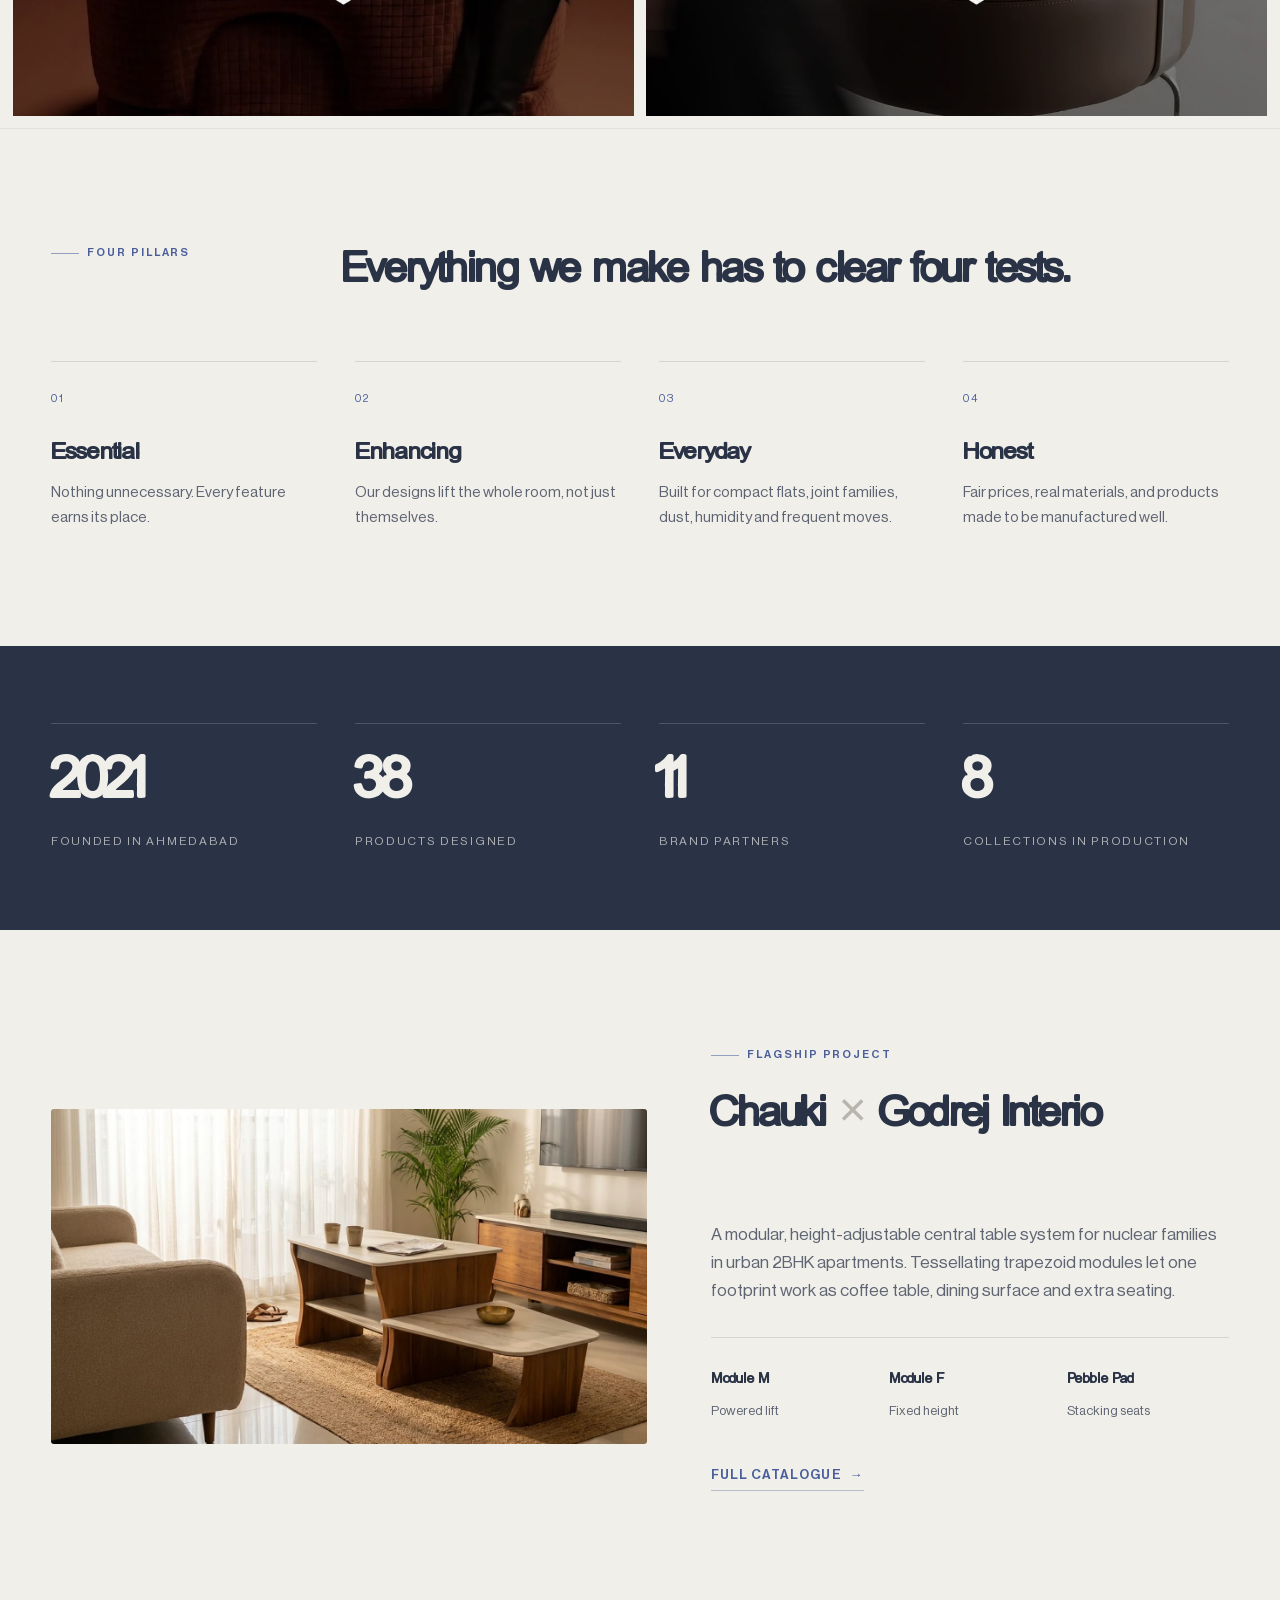
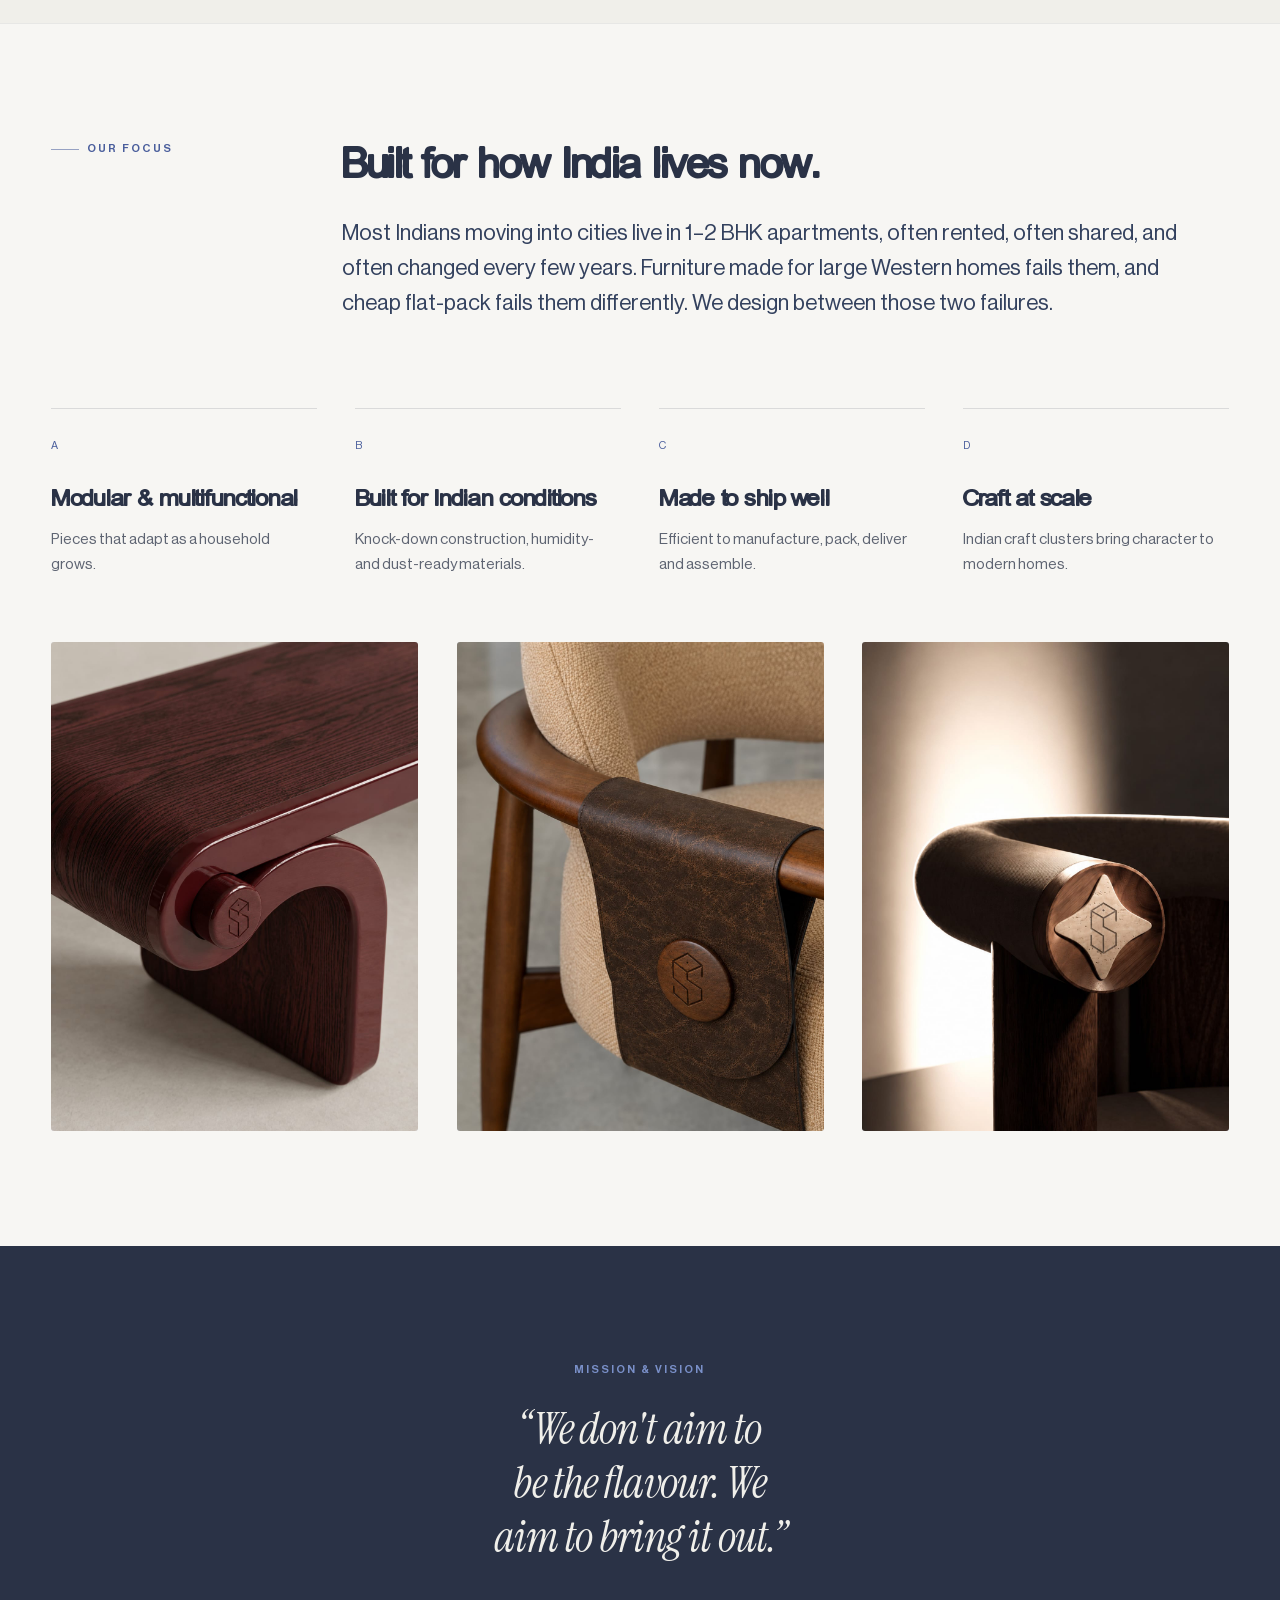
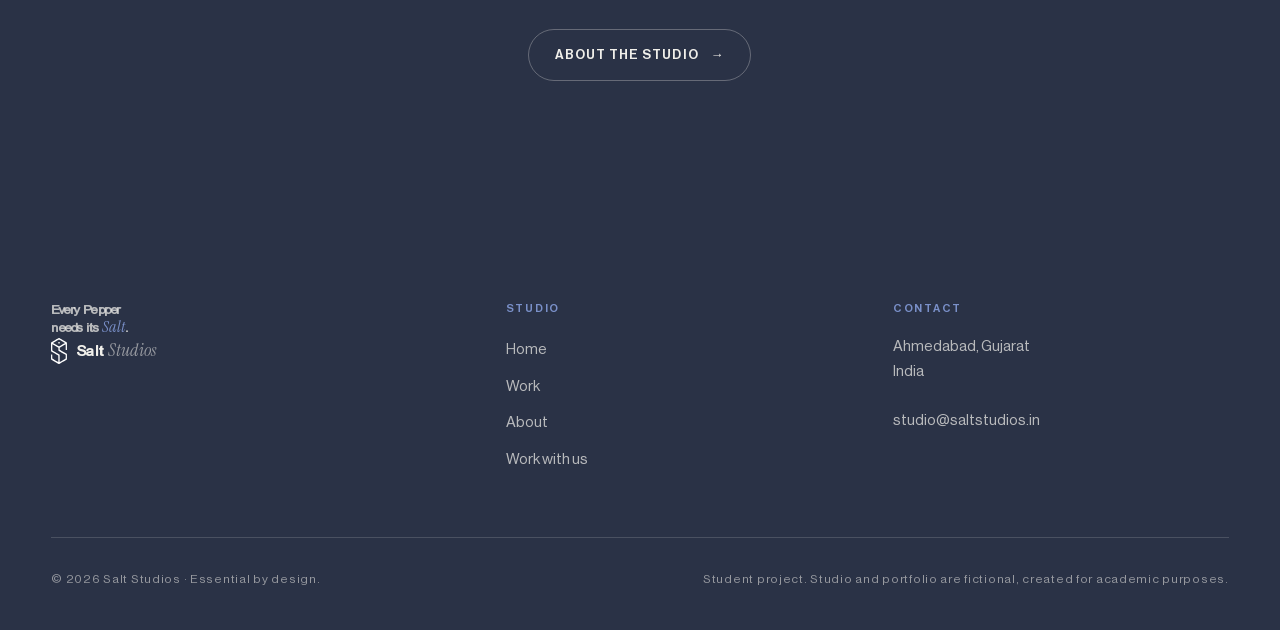
==== commit b1926a1b: "Show the work in the landing reel instead of partner names Nine pieces, each captioned with its name" ====
--- a/index.html
+++ b/index.html
@@ -33,7 +33,7 @@
      shows. See .intro in salt.css and runIntro() in salt.js. -->
 <script>try{if(!sessionStorage.getItem('salt-intro-seen'))document.documentElement.classList.add('intro-on')}catch(e){}</script>
 
-<link rel="stylesheet" href="assets/css/salt.css?v=20260921b">
+<link rel="stylesheet" href="assets/css/salt.css?v=20260922a">
 </head>
 
 <body>
@@ -102,33 +102,97 @@
     <p class="hero__cue"><i aria-hidden="true"></i> Scroll</p>
   </section>
 
-  <!-- ====================== PARTNER MARQUEE ====================== -->
-  <section class="marquee" aria-label="Brand partners">
-    <p class="marquee__label">Trusted by the brands Indian homes already buy from</p>
+  <!-- ======================== WORK REEL ========================
+       Was a row of partner names set as type. Now the work itself, with
+       the partner kept in each caption so the band still carries the
+       proof it always did. Captions reveal on hover and on keyboard
+       focus, and stay visible on touch where hover doesn't exist.
+       ============================================================ -->
+  <section class="marquee marquee--reel" aria-label="Selected work">
+    <p class="marquee__label">Recent work for the brands Indian homes already buy from</p>
     <div class="marquee__viewport">
-      <!-- Set as type, not logos: the partnerships are fictional, so borrowed
-           trademarks would be the one thing here that could fairly be
-           questioned. Each treatment echoes the character of that brand's
-           real mark — see .mark--* in salt.css. -->
       <div class="marquee__track">
-        <span class="mark mark--godrej">Godrej Interio</span>
-        <span class="mark__dot" aria-hidden="true"></span>
-        <span class="mark mark--nilkamal">Nilkamal</span>
-        <span class="mark__dot" aria-hidden="true"></span>
-        <span class="mark mark--wakefit">Wakefit</span>
-        <span class="mark__dot" aria-hidden="true"></span>
-        <span class="mark mark--durian">Durian</span>
-        <span class="mark__dot" aria-hidden="true"></span>
-        <span class="mark mark--ellementry">Ellementry</span>
-        <span class="mark__dot" aria-hidden="true"></span>
-        <span class="mark mark--nestasia">Nestasia</span>
-        <span class="mark__dot" aria-hidden="true"></span>
-        <span class="mark mark--homecentre">Home Centre</span>
-        <span class="mark__dot" aria-hidden="true"></span>
-        <span class="mark mark--chumbak">Chumbak</span>
-        <span class="mark__dot" aria-hidden="true"></span>
-        <span class="mark mark--swadesh">Swadesh Bandhani</span>
-        <span class="mark__dot" aria-hidden="true"></span>
+        <a class="reel__item" href="work.html#chauki">
+          <span class="reel__media">
+            <img src="assets/img/chauki-hero.jpg" alt="The Chauki lift unit raised beside its fixed-height module in a 2BHK living room" loading="lazy">
+          </span>
+          <span class="reel__cap">
+            <span class="reel__name">Chauki Modular Table System</span>
+            <span class="reel__meta">Godrej Interio · 2025</span>
+          </span>
+        </a>
+        <a class="reel__item" href="work.html#fold-and-stay">
+          <span class="reel__media">
+            <img src="assets/img/fold-and-stay.jpg" alt="A wall-mounted worktop folded down, with a fixed shelf of books above" loading="lazy">
+          </span>
+          <span class="reel__cap">
+            <span class="reel__name">Fold &amp; Stay Study System</span>
+            <span class="reel__meta">Nilkamal · 2024</span>
+          </span>
+        </a>
+        <a class="reel__item" href="work.html#nest-bed">
+          <span class="reel__media">
+            <img src="assets/img/nest-bed.jpg" alt="A pale ash knock-down bed frame with one under-bed drawer pulled open" loading="lazy">
+          </span>
+          <span class="reel__cap">
+            <span class="reel__name">Nest Bed Frame</span>
+            <span class="reel__meta">Wakefit · 2023</span>
+          </span>
+        </a>
+        <a class="reel__item" href="work.html#monsoon-series">
+          <span class="reel__media">
+            <img src="assets/img/monsoon-series.jpg" alt="A folding table and two rope chairs on a rain-wet balcony" loading="lazy">
+          </span>
+          <span class="reel__cap">
+            <span class="reel__name">Monsoon Series Balcony Furniture</span>
+            <span class="reel__meta">Durian · 2023</span>
+          </span>
+        </a>
+        <a class="reel__item" href="work.html#stack-and-store">
+          <span class="reel__media">
+            <img src="assets/img/stack-and-store.jpg" alt="A slim entryway unit with a cushioned bench, key hooks and shoe shelves" loading="lazy">
+          </span>
+          <span class="reel__cap">
+            <span class="reel__name">Stack &amp; Store Entryway</span>
+            <span class="reel__meta">Home Centre · 2022</span>
+          </span>
+        </a>
+        <a class="reel__item" href="work.html#terrain-vases">
+          <span class="reel__media">
+            <img src="assets/img/terrain-vases.jpg" alt="Five stepped stoneware vessels in nesting sizes" loading="lazy">
+          </span>
+          <span class="reel__cap">
+            <span class="reel__name">Terrain Vases &amp; Planters</span>
+            <span class="reel__meta">Ellementry · 2024</span>
+          </span>
+        </a>
+        <a class="reel__item" href="work.html#jharokha-mirrors">
+          <span class="reel__media">
+            <img src="assets/img/jharokha-mirrors.jpg" alt="Carved mango wood mirrors with arched jharokha openings" loading="lazy">
+          </span>
+          <span class="reel__cap">
+            <span class="reel__name">Jharokha Wall Mirrors</span>
+            <span class="reel__meta">Nestasia · 2023</span>
+          </span>
+        </a>
+        <a class="reel__item" href="work.html#craft-edit">
+          <span class="reel__media">
+            <img src="assets/img/craft-edit.jpg" alt="A cane and wood side table with indigo inlay and a removable tray top" loading="lazy">
+          </span>
+          <span class="reel__cap">
+            <span class="reel__name">Craft Edit Accent Collection</span>
+            <span class="reel__meta">Swadesh Bandhani · 2024</span>
+          </span>
+        </a>
+        <a class="reel__item" href="work.html#diya-brass">
+          <span class="reel__media">
+            <img src="assets/img/diya-brass.jpg" alt="Hammered brass tealight holders around an urli bowl of marigolds" loading="lazy">
+          </span>
+          <span class="reel__cap">
+            <span class="reel__name">Diya Tealights &amp; Brass Décor</span>
+            <span class="reel__meta">Chumbak · 2022</span>
+          </span>
+        </a>
       </div>
     </div>
   </section>
@@ -366,6 +430,6 @@
   </div>
 </footer>
 
-<script src="assets/js/salt.js?v=20260921b"></script>
+<script src="assets/js/salt.js?v=20260922a"></script>
 </body>
 </html>
--- a/assets/css/salt.css
+++ b/assets/css/salt.css
@@ -859,49 +859,104 @@
   to   { transform: translate3d(-50%, 0, 0); }
 }
 
-.mark {
+.reel__item {
   flex: none;
-  display: inline-flex;
-  align-items: center;
-  gap: 0.55rem;
-  font-size: clamp(1rem, 0.9rem + 0.45vw, 1.3125rem);
-  color: var(--ink-soft);
-  opacity: 0.45;
-  white-space: nowrap;
-  transition: opacity 0.4s var(--ease-soft), color 0.4s var(--ease-soft);
-  user-select: none;
-}
-.marquee__track:hover .mark { opacity: 0.28; }
-.marquee__track .mark:hover { opacity: 1; color: var(--peri-deep); }
-
-
-/* Each partner is set in a treatment that echoes its own logo — weight, case,
-   tracking, and serif vs grotesque. Deliberately NOT the real marks, since
-   the partnerships are fictional, but close enough in character that the row
-   reads as a wall of distinct marks rather than a list in one font.
-   Neue Haas covers the grotesques across its weight range; the two serif-caps
-   logos and the script one borrow the accent serif. */
-
-/* bold sans wordmark */
-.mark--godrej     { font-weight: 700; letter-spacing: -0.02em; }
-/* heavy, tight, slightly rounded */
-.mark--nilkamal   { font-weight: 900; letter-spacing: -0.03em; }
-/* lowercase rounded sans */
-.mark--wakefit    { font-weight: 500; text-transform: lowercase; letter-spacing: -0.012em; }
-/* bold italic, set in an oval */
-.mark--durian     { font-weight: 700; font-style: italic; letter-spacing: -0.02em; }
-/* minimal, airy, widely tracked lowercase */
-.mark--ellementry { font-weight: 300; text-transform: uppercase; letter-spacing: 0.3em; font-size: 0.8em; }
-/* gold script lowercase */
-.mark--nestasia   { font-family: var(--serif); font-style: italic; text-transform: lowercase; font-size: 1.22em; letter-spacing: 0; }
-/* plain retail sans caps */
-.mark--homecentre { font-weight: 400; text-transform: uppercase; letter-spacing: 0.14em; font-size: 0.85em; }
-/* classical serif caps, wide tracking */
-.mark--chumbak    { font-family: var(--serif); font-style: normal; text-transform: uppercase; letter-spacing: 0.2em; font-size: 0.95em; }
-/* gold serif caps, wider still */
-.mark--swadesh    { font-family: var(--serif); font-style: normal; text-transform: uppercase; letter-spacing: 0.24em; font-size: 0.85em; }
-
-.mark__dot { width: 5px; height: 5px; border-radius: 50%; background: var(--peri); flex: none; }
+  position: relative;
+  display: block;
+  width: clamp(14rem, 22vw, 21rem);
+  border-radius: 3px;
+  overflow: hidden;
+  isolation: isolate;
+  text-decoration: none;
+  color: inherit;
+  background: var(--peri-wash);
+}
+.reel__item::after { display: none; }
+
+.reel__media {
+  display: block;
+  aspect-ratio: 16 / 9;
+  overflow: hidden;
+}
+.reel__media img {
+  width: 100%;
+  height: 100%;
+  object-fit: cover;
+  display: block;
+  /* Held just off full colour so the band stays quiet next to the hero, and
+     resolves as you point at it - the same read the type marks had. */
+  filter: saturate(0.72) brightness(0.96);
+  transform: scale(1.001);
+  transition: filter 0.5s var(--ease-soft), transform 0.7s var(--ease-soft);
+}
+
+/* Scrim lives on the caption so one element carries both, and neither the
+   gradient nor the text is painted until it is needed. */
+.reel__cap {
+  position: absolute;
+  inset: auto 0 0 0;
+  display: flex;
+  flex-direction: column;
+  gap: 0.15rem;
+  /* The scrim fade needs room to breathe on a wide card, but 44px of it
+     swallowed a 126px phone card, so it scales down with the viewport. */
+  padding: clamp(1.5rem, 5vw, 2.75rem) 0.9rem 0.85rem;
+  background: linear-gradient(to top,
+    color-mix(in srgb, var(--ink) 88%, transparent),
+    color-mix(in srgb, var(--ink) 52%, transparent) 55%,
+    transparent);
+  color: var(--paper);
+  opacity: 0;
+  transform: translateY(0.75rem);
+  transition: opacity 0.42s var(--ease-soft), transform 0.42s var(--ease-soft);
+}
+.reel__name {
+  font-family: var(--display);
+  font-size: clamp(0.9375rem, 0.85rem + 0.3vw, 1.125rem);
+  line-height: 1.2;
+}
+.reel__meta {
+  font-size: 0.6875rem;
+  letter-spacing: 0.14em;
+  text-transform: uppercase;
+  opacity: 0.78;
+}
+
+/* Pointing at one lifts it and lets the rest recede, so the row reads as a
+   single focus rather than nine competing thumbnails. */
+.marquee--reel:hover .reel__item { opacity: 0.55; }
+.marquee--reel .reel__item:hover,
+.marquee--reel .reel__item:focus-visible { opacity: 1; }
+.reel__item { transition: opacity 0.42s var(--ease-soft); }
+
+.reel__item:hover .reel__media img,
+.reel__item:focus-visible .reel__media img {
+  filter: saturate(1) brightness(1);
+  transform: scale(1.045);
+}
+.reel__item:hover .reel__cap,
+.reel__item:focus-visible .reel__cap {
+  opacity: 1;
+  transform: translateY(0);
+}
+.reel__item:focus-visible {
+  outline: 2px solid var(--peri-deep);
+  outline-offset: 3px;
+}
+
+/* No hover to give: show every caption and leave the images at full colour,
+   otherwise a phone gets nine unlabelled thumbnails. */
+@media (hover: none) {
+  .reel__cap { opacity: 1; transform: none; }
+  .reel__media img { filter: none; }
+  .marquee--reel:hover .reel__item { opacity: 1; }
+}
+
+@media (prefers-reduced-motion: reduce) {
+  .reel__media img { transition: none; }
+  .reel__item:hover .reel__media img { transform: none; }
+}
+
 
 /* --------------------------------------------------------------------------
    10. Pinned manifesto — the scroll set-piece
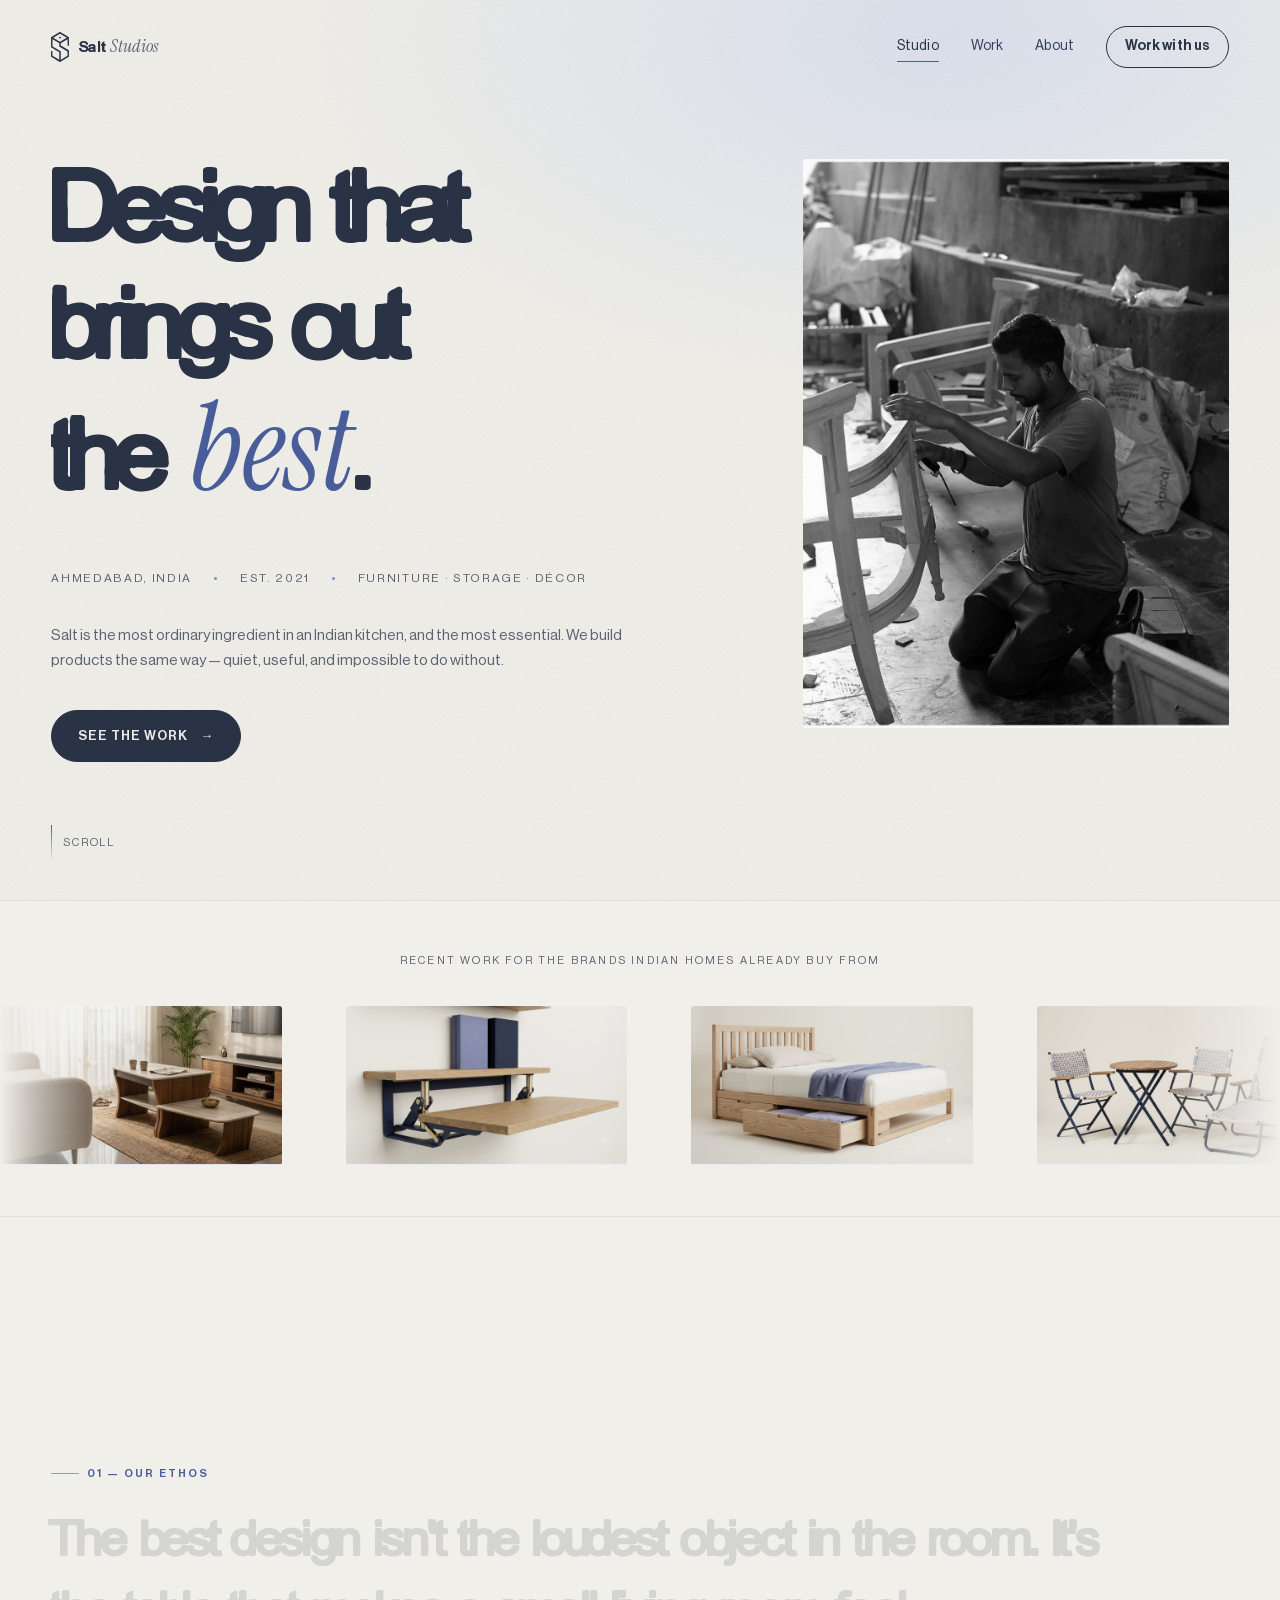
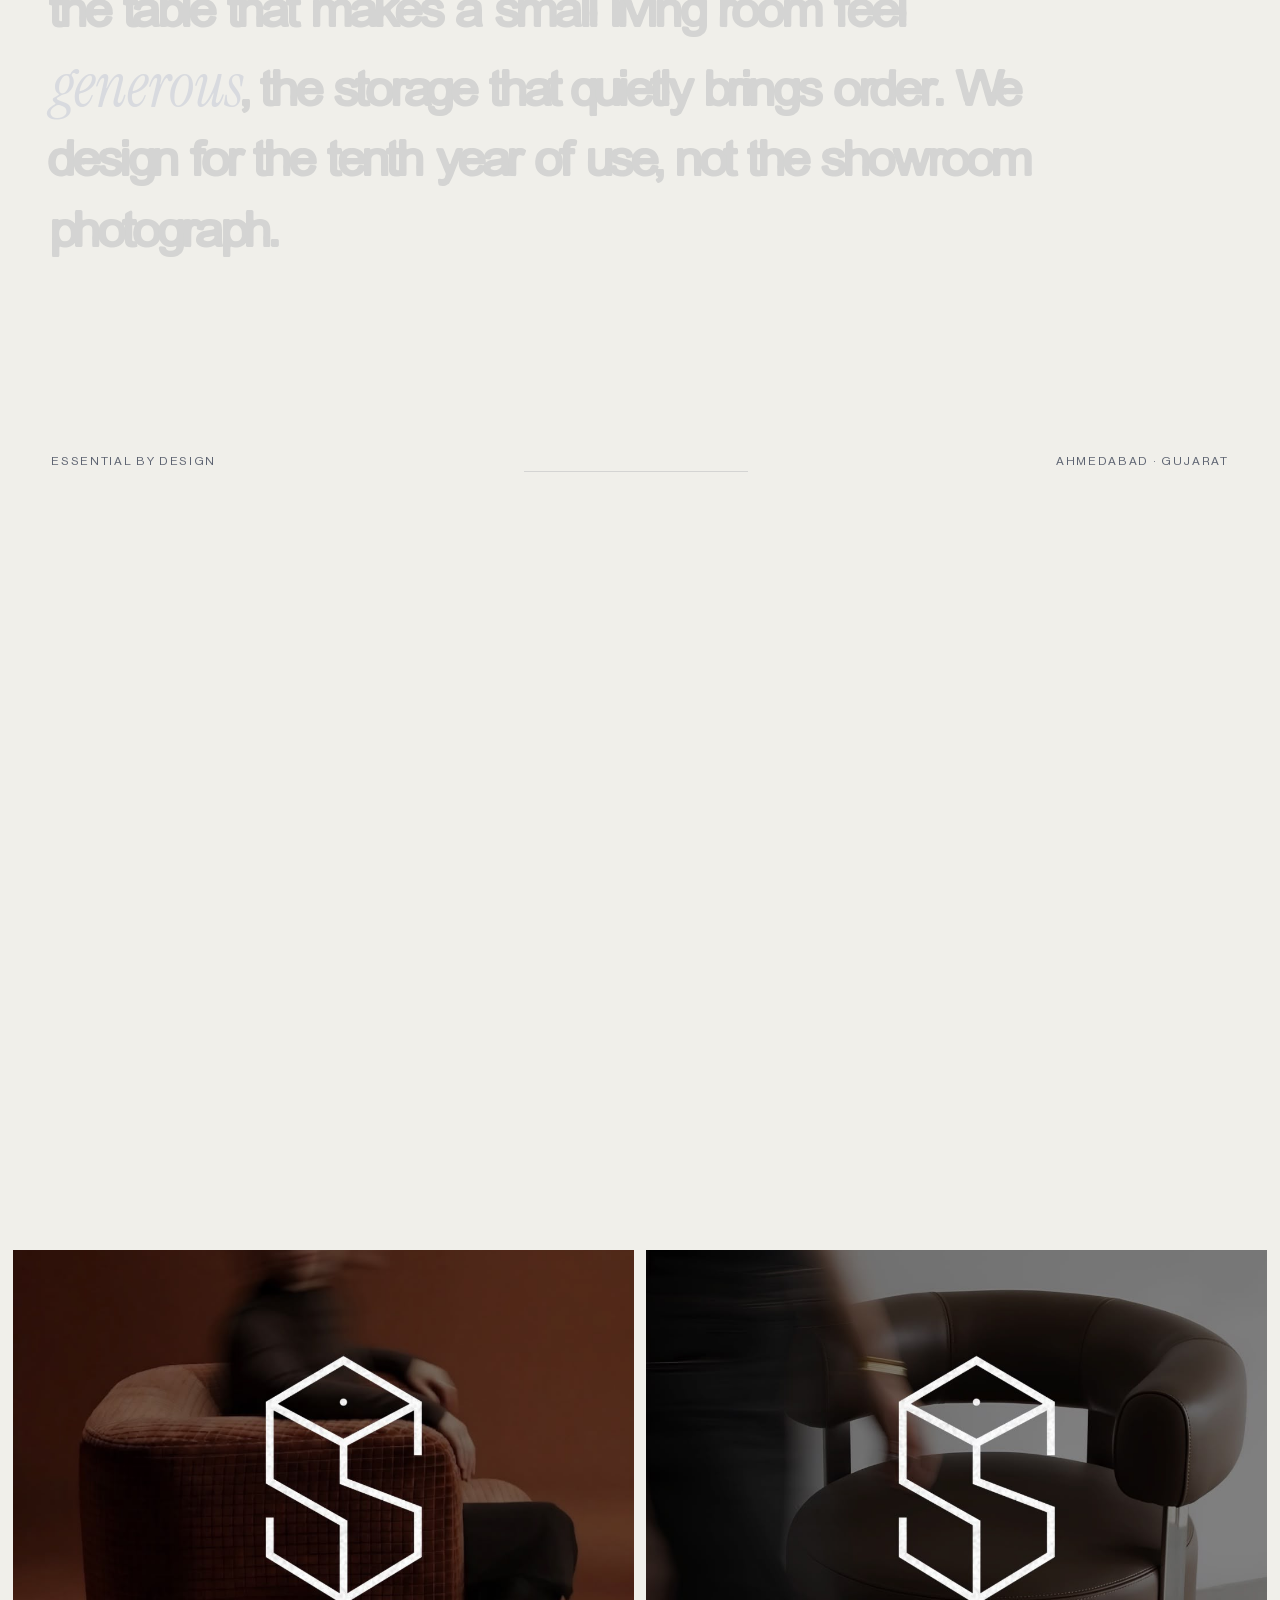
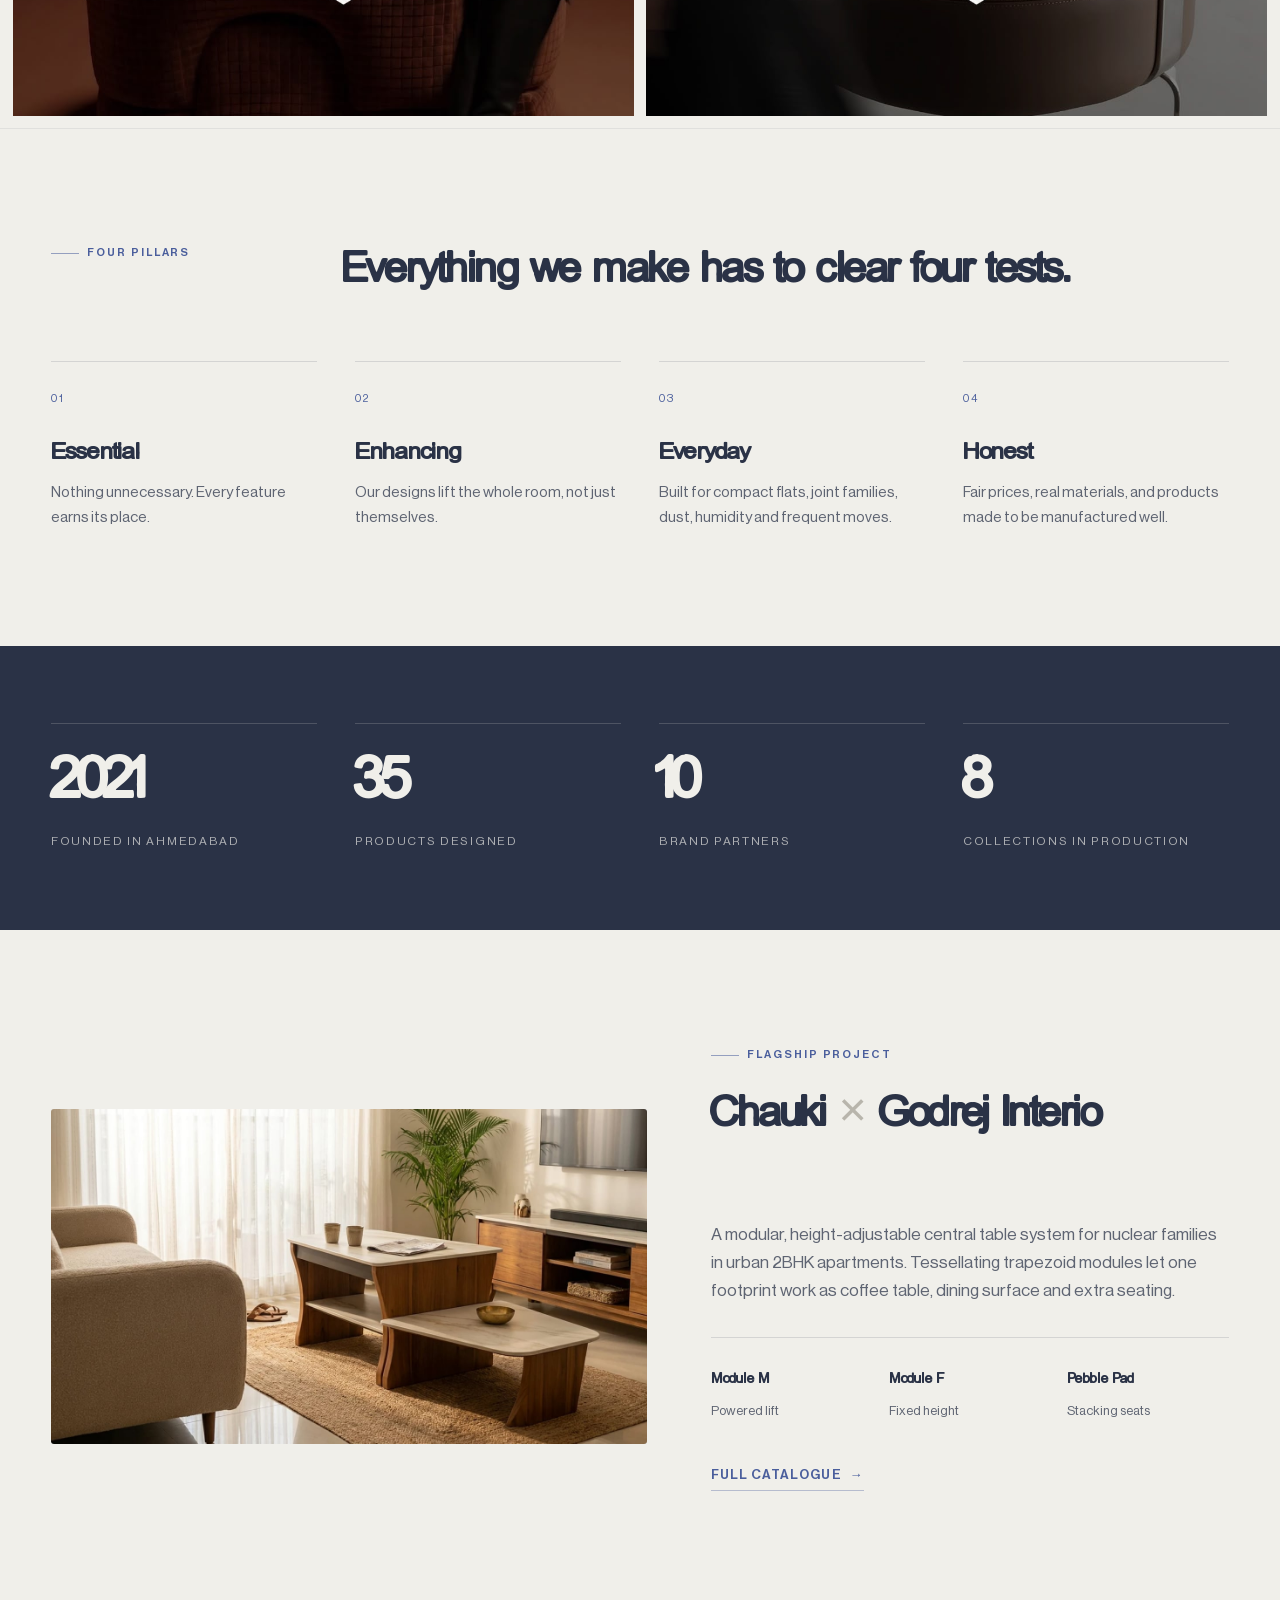
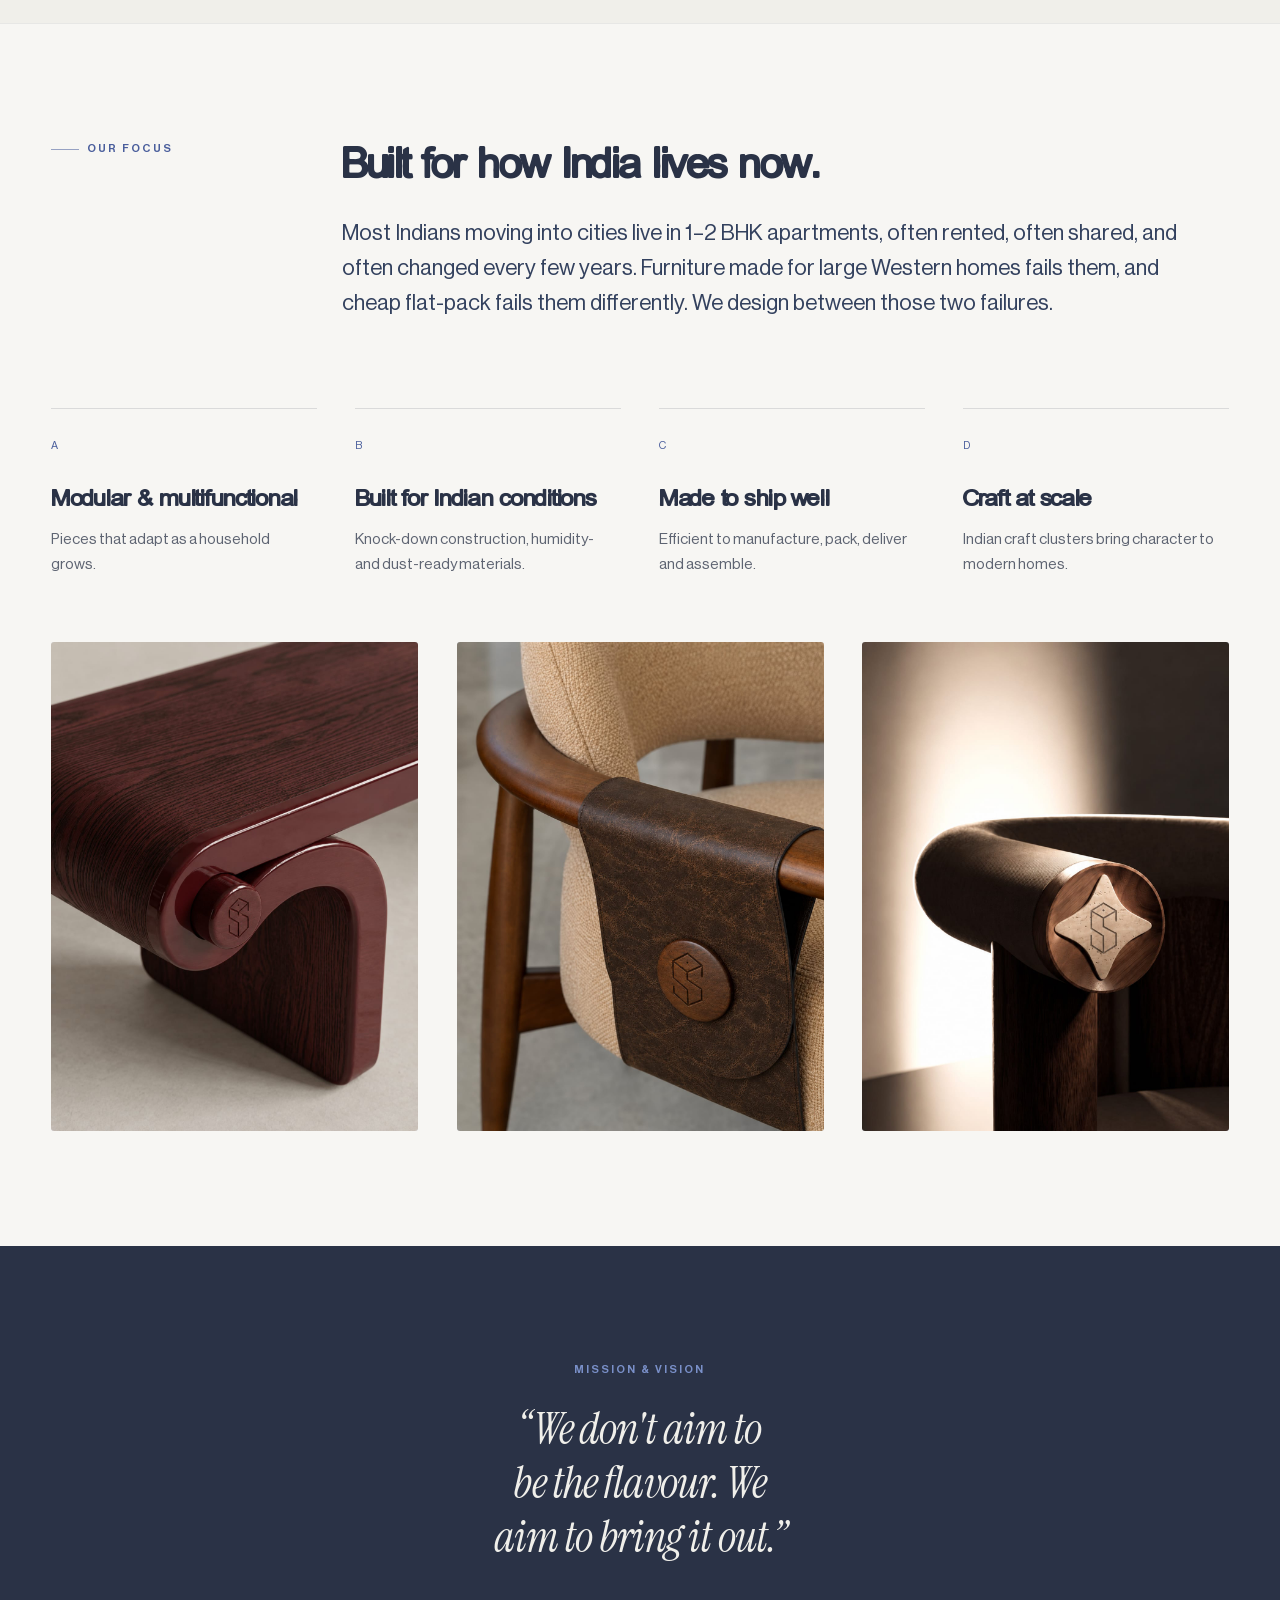
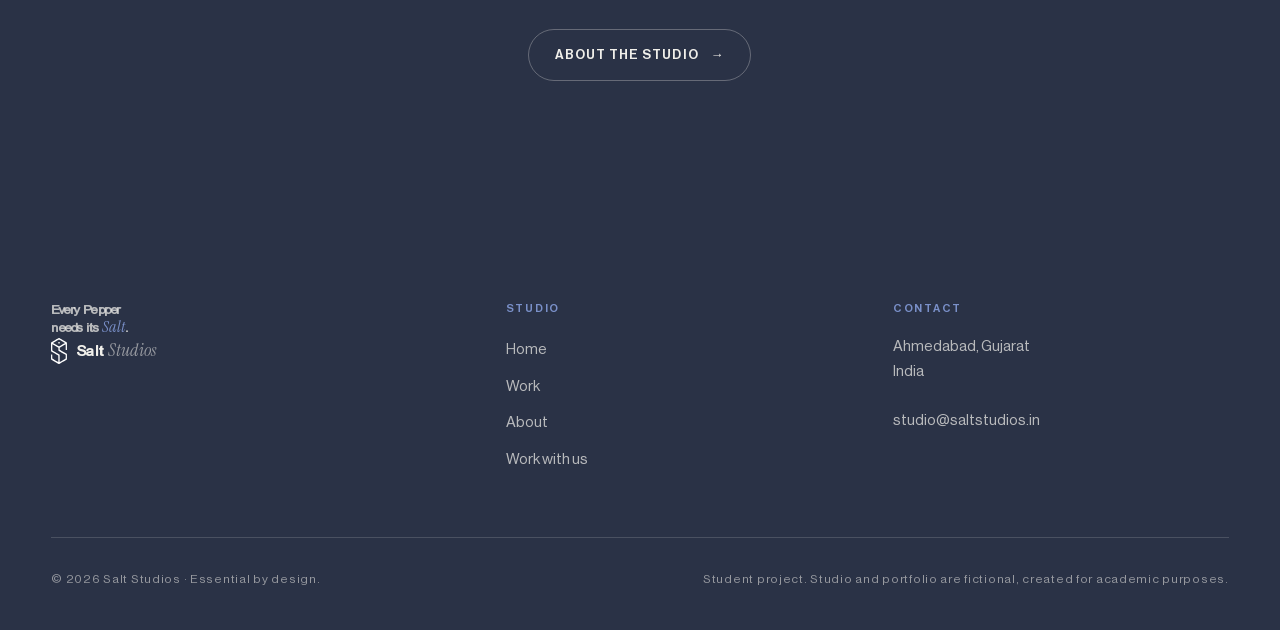
==== commit 41a7fdb4: "Make #fragment links actually land on their target The reel's deep links resolved to the right card " ====
--- a/index.html
+++ b/index.html
@@ -33,7 +33,7 @@
      shows. See .intro in salt.css and runIntro() in salt.js. -->
 <script>try{if(!sessionStorage.getItem('salt-intro-seen'))document.documentElement.classList.add('intro-on')}catch(e){}</script>
 
-<link rel="stylesheet" href="assets/css/salt.css?v=20260922a">
+<link rel="stylesheet" href="assets/css/salt.css?v=20260922f">
 </head>
 
 <body>
@@ -430,6 +430,6 @@
   </div>
 </footer>
 
-<script src="assets/js/salt.js?v=20260922a"></script>
+<script src="assets/js/salt.js?v=20260922f"></script>
 </body>
 </html>
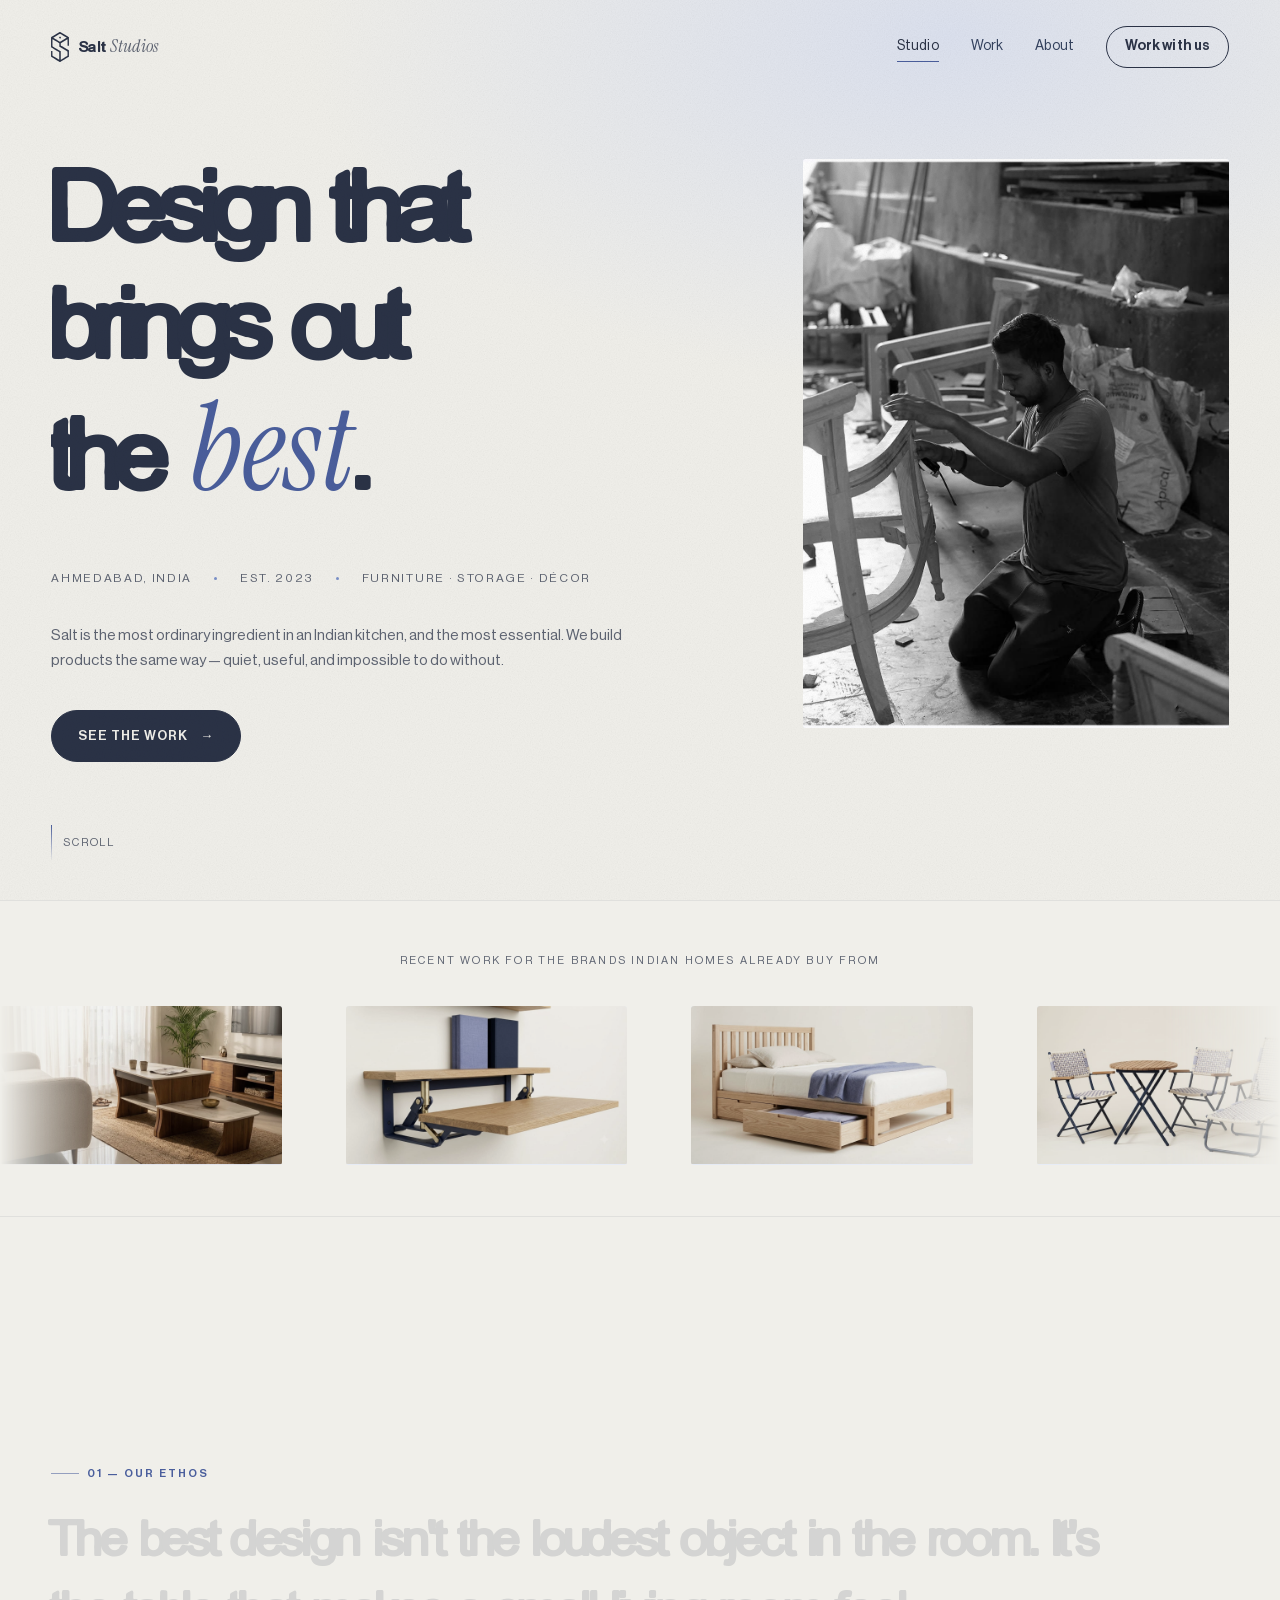
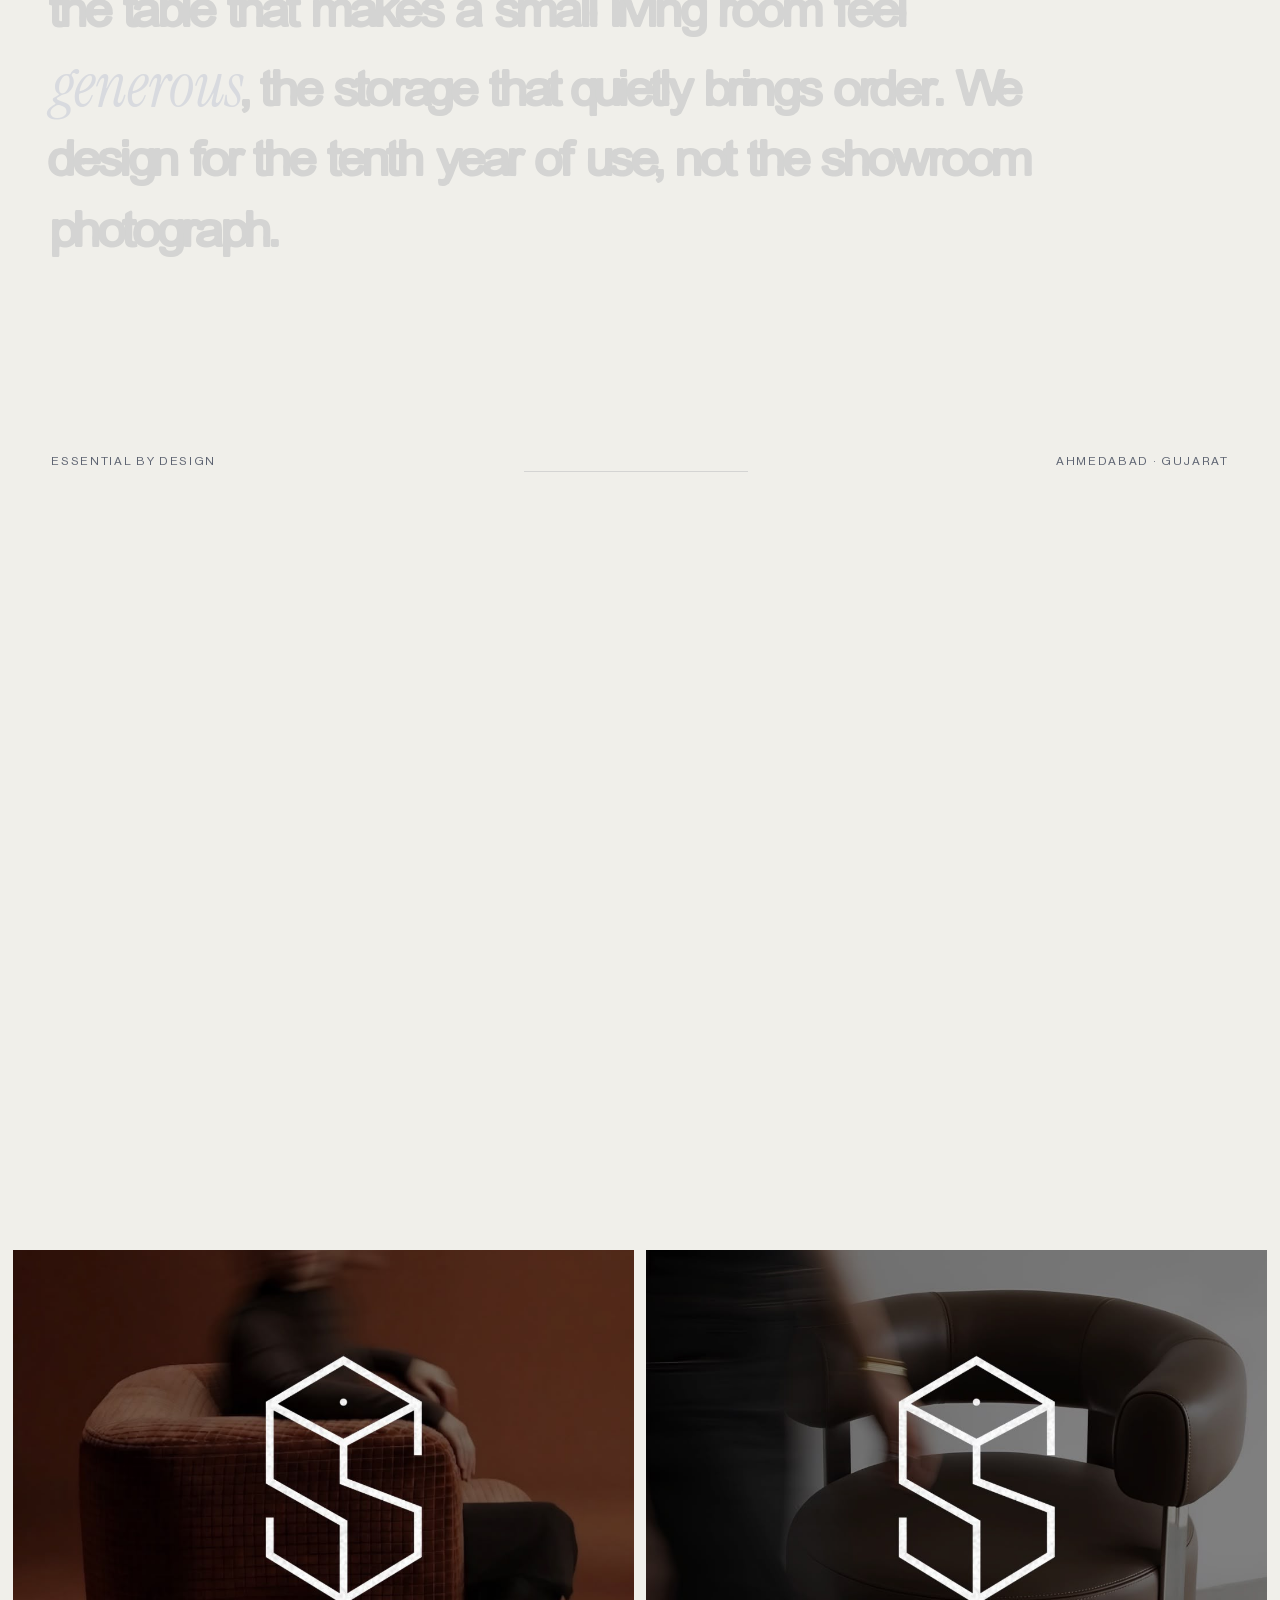
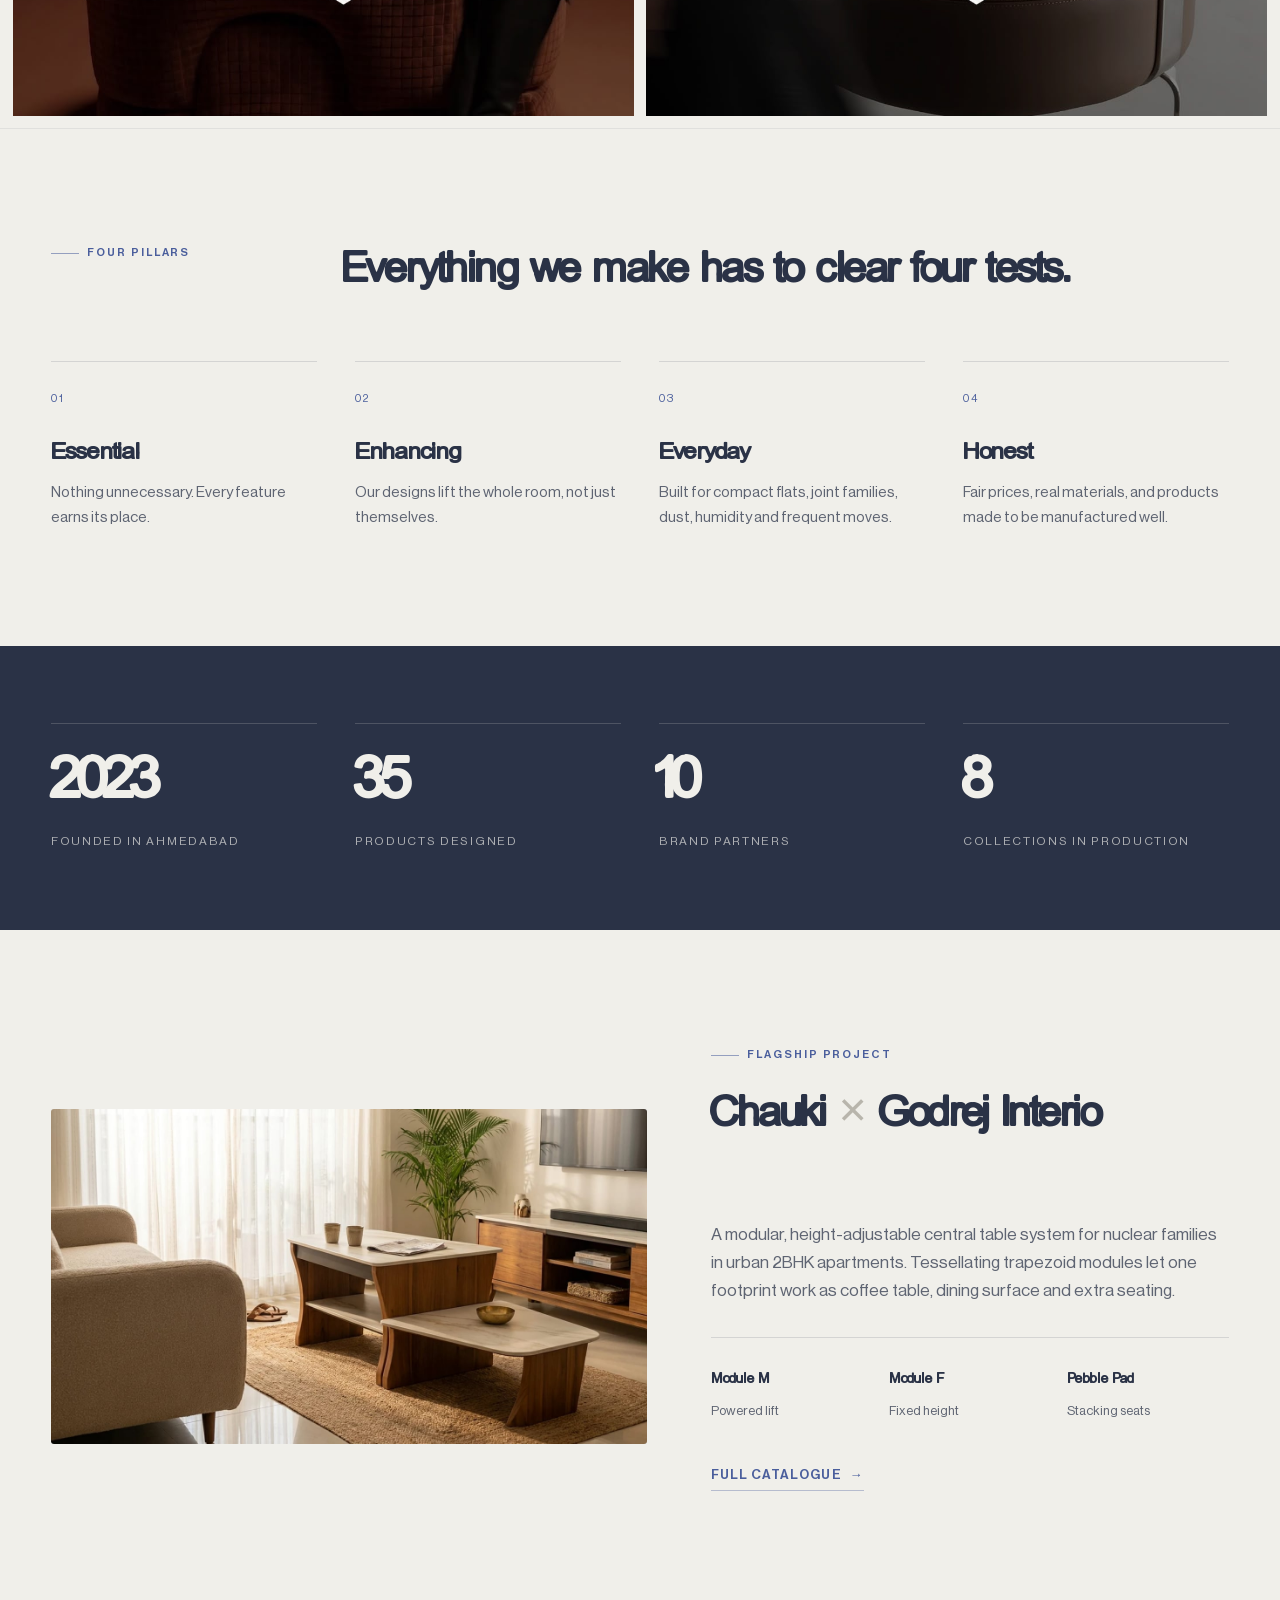
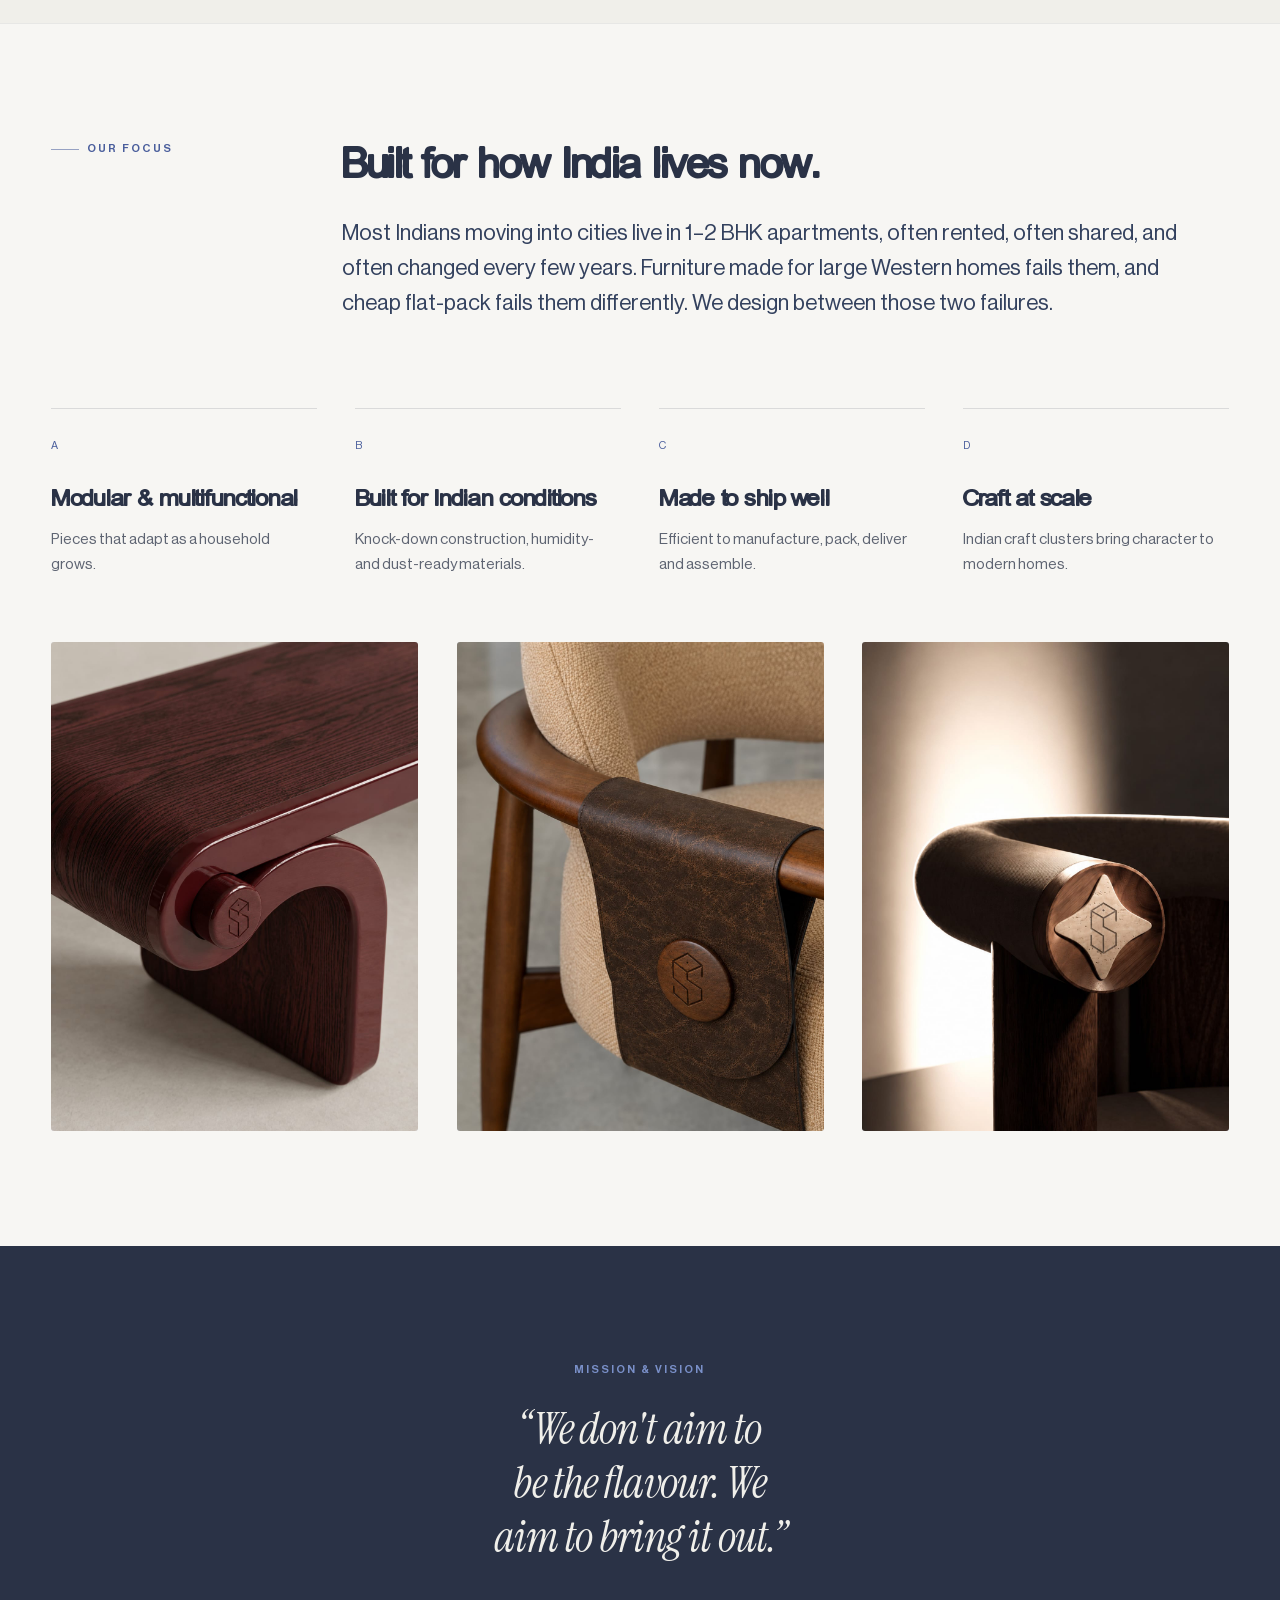
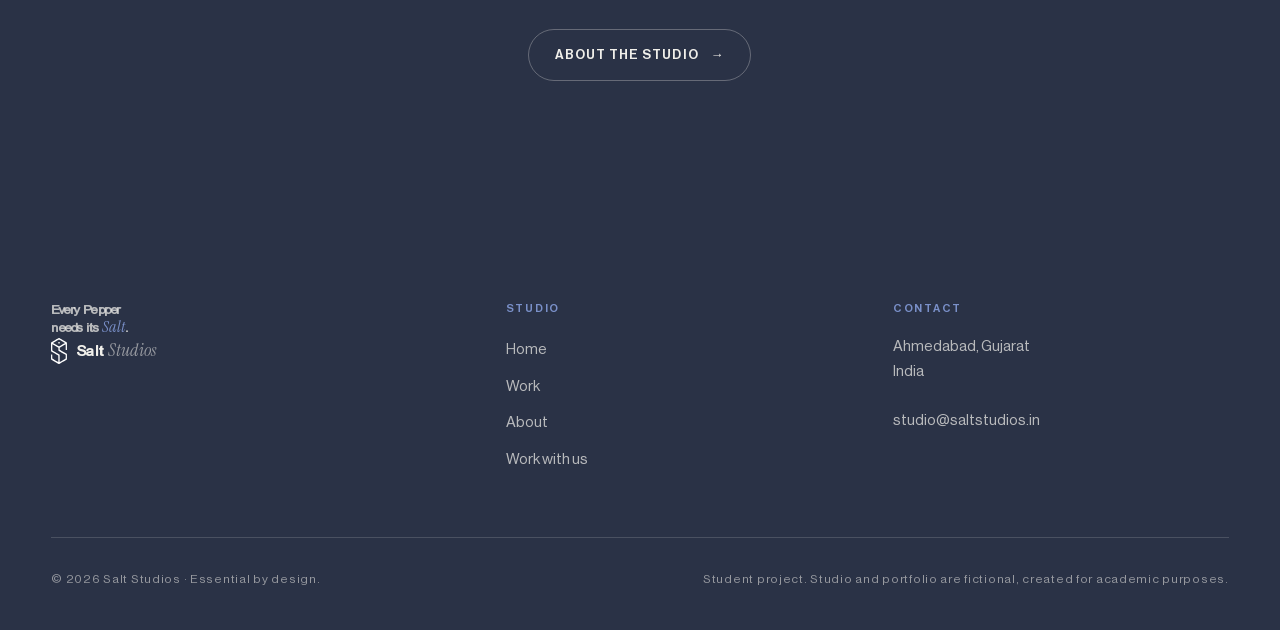
==== commit ba626e53: "Correct the founding year to 2023 Three places showed it: the hero meta line and the stat band on th" ====
--- a/index.html
+++ b/index.html
@@ -75,7 +75,7 @@
       <div class="hero__aside">
         <p class="hero__meta">
           <span>Ahmedabad, India</span>
-          <span>Est. 2021</span>
+          <span>Est. 2023</span>
           <span>Furniture · Storage · Décor</span>
         </p>
         <p class="t-body">
@@ -265,7 +265,7 @@
     <div class="wrap">
       <div class="stats">
         <div class="stat reveal">
-          <span class="stat__v num">2021</span>
+          <span class="stat__v num">2023</span>
           <span class="stat__k">Founded in Ahmedabad</span>
         </div>
         <div class="stat reveal">
--- a/assets/css/salt.css
+++ b/assets/css/salt.css
@@ -711,7 +711,7 @@
    changing and the text column ends up far wider than it needs — the widest
    headline line measures 478px inside 794px. Hand that slack to the image.
    The binding constraint is not the headline but the meta line
-   (Ahmedabad · Est. 2021 · Furniture…) at roughly 640px: take the text
+   (Ahmedabad · Est. 2023 · Furniture…) at roughly 640px: take the text
    column below that and it wraps to two lines. */
 @media (min-width: 1200px) {
   .hero__in { grid-template-columns: minmax(0, 1fr) minmax(0, 0.62fr); }
